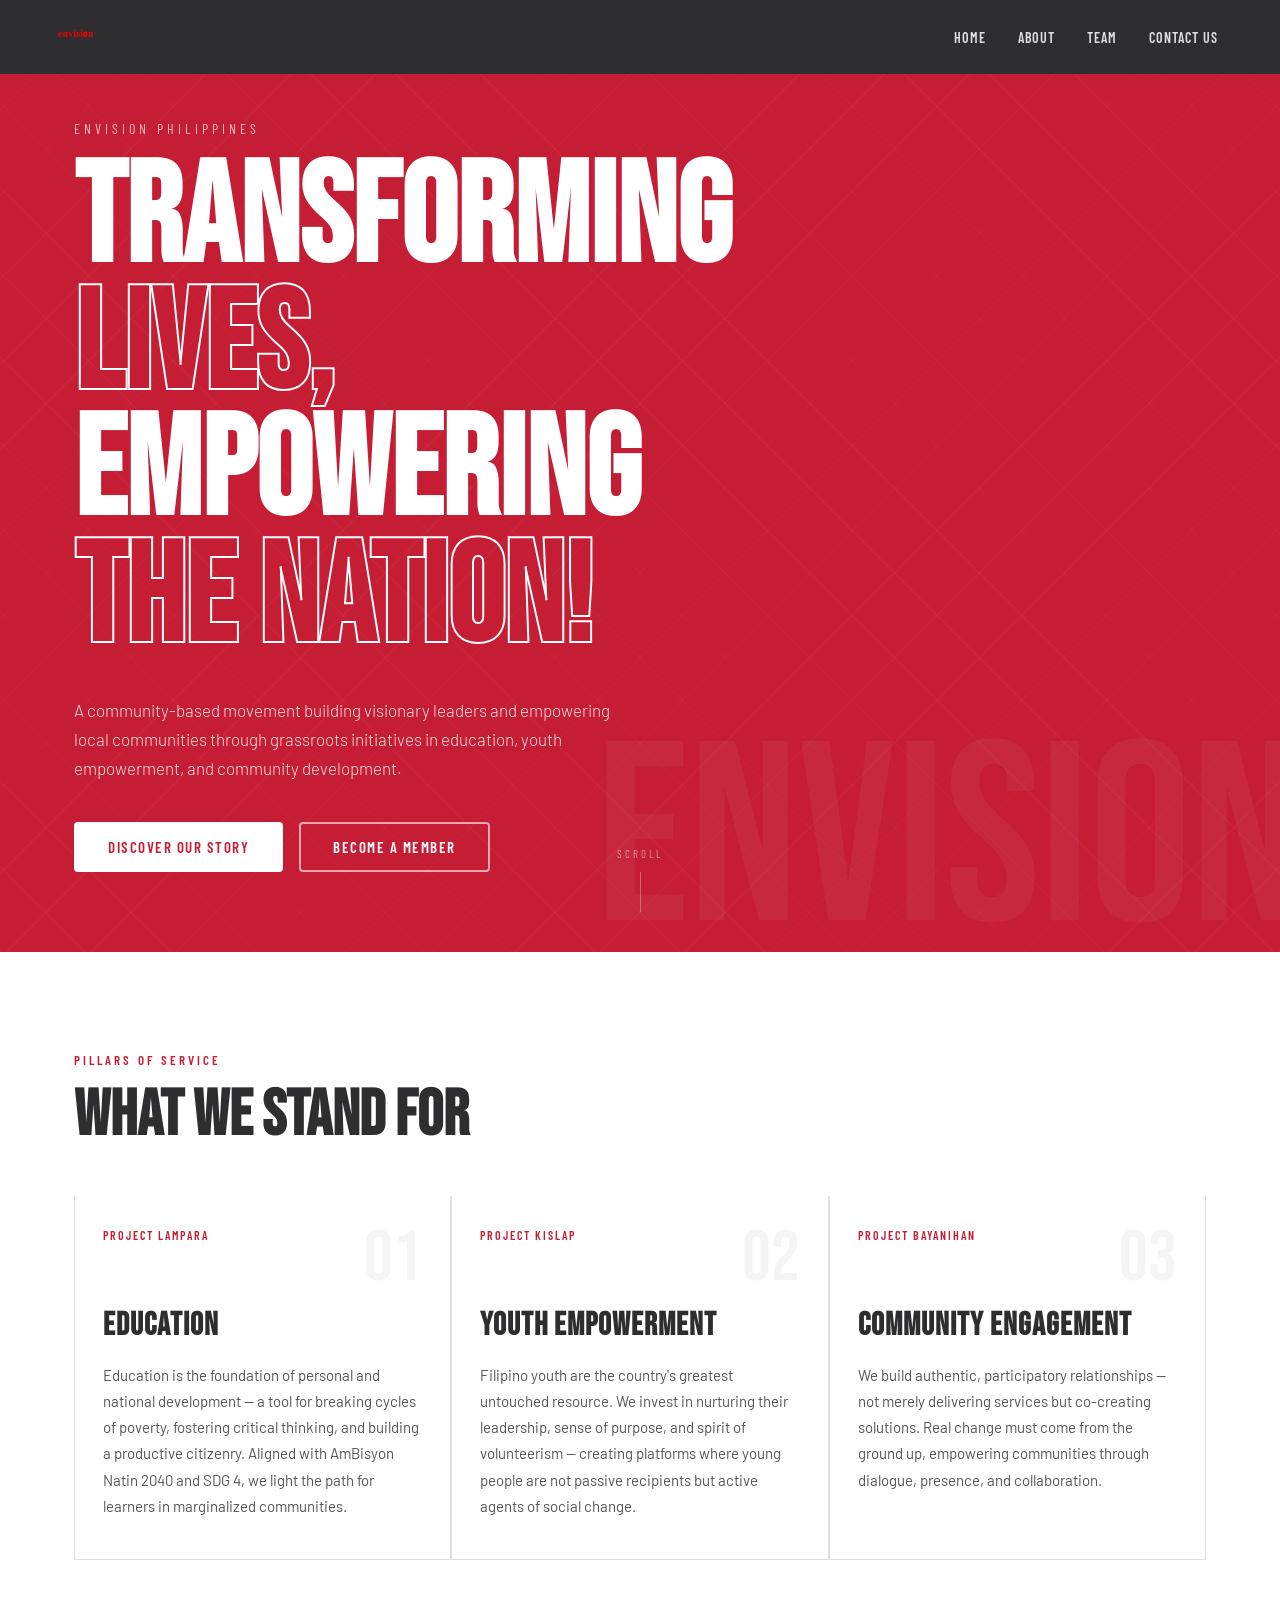
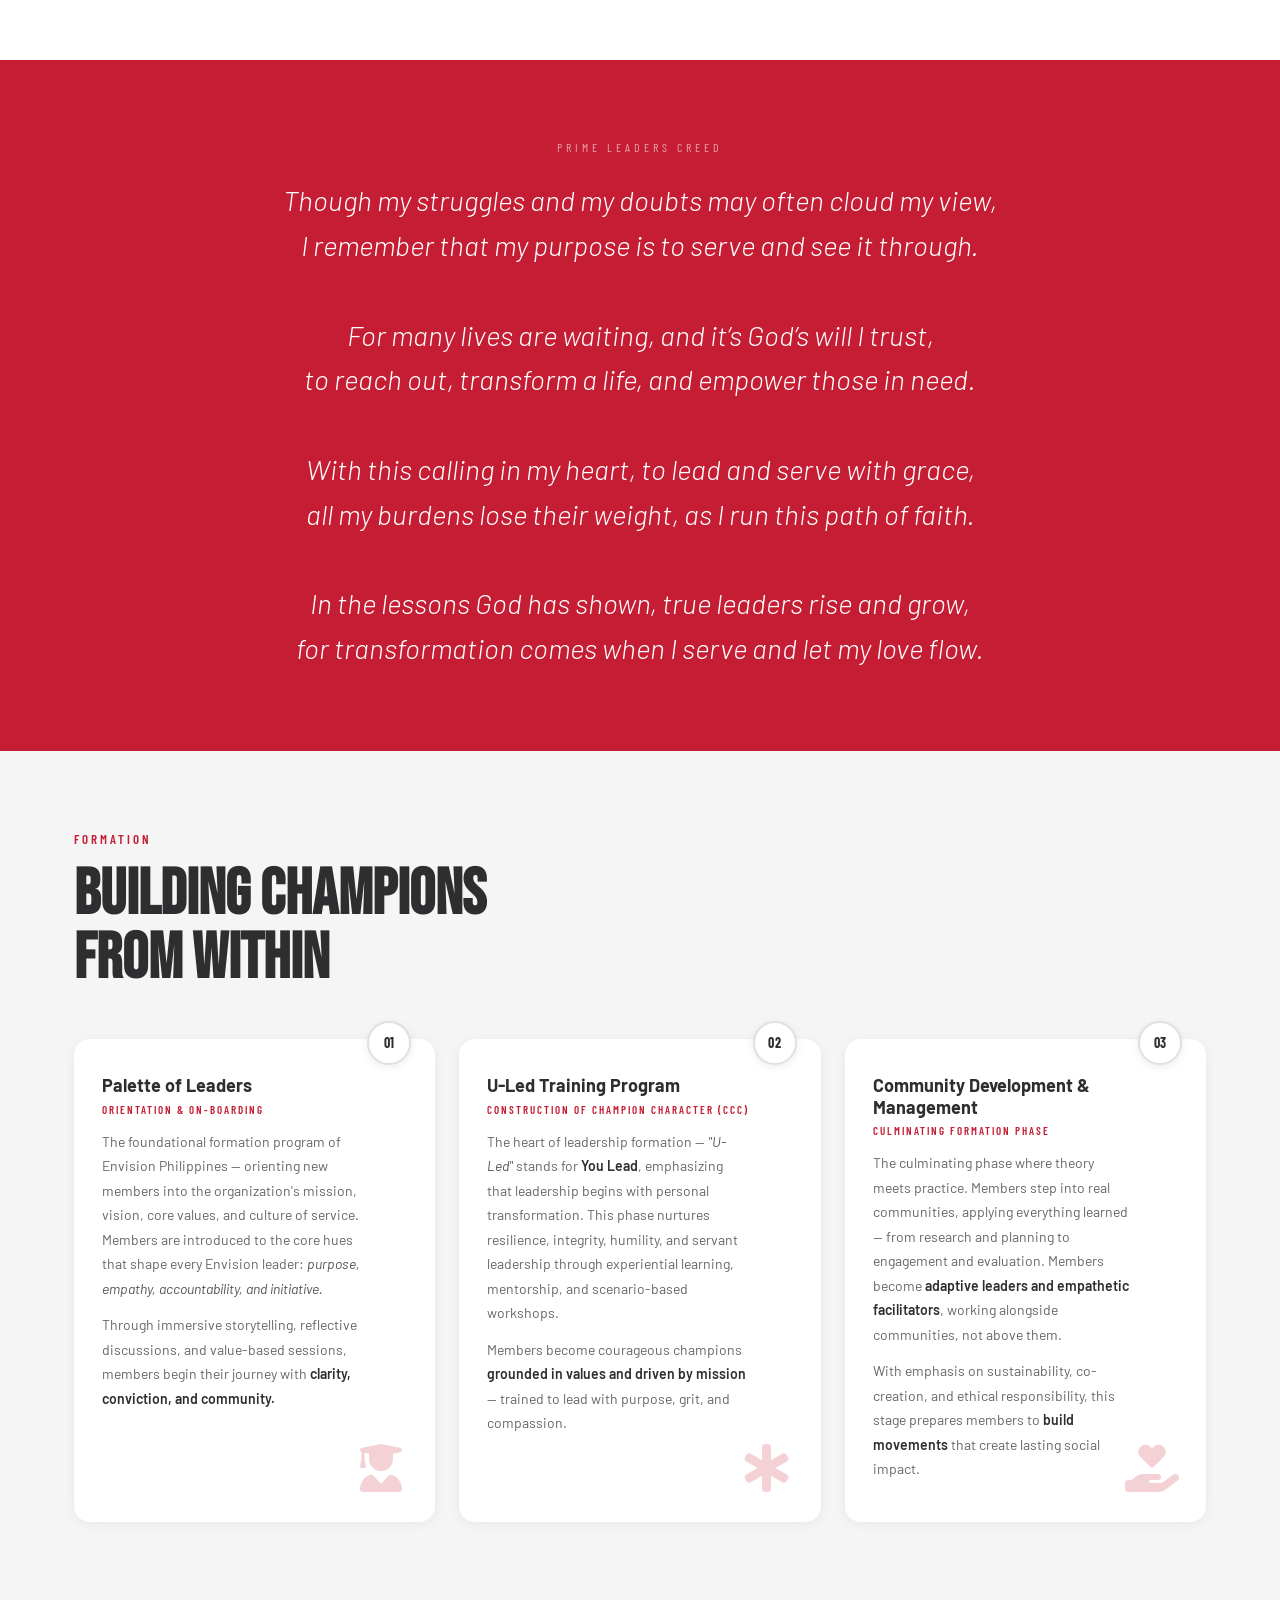
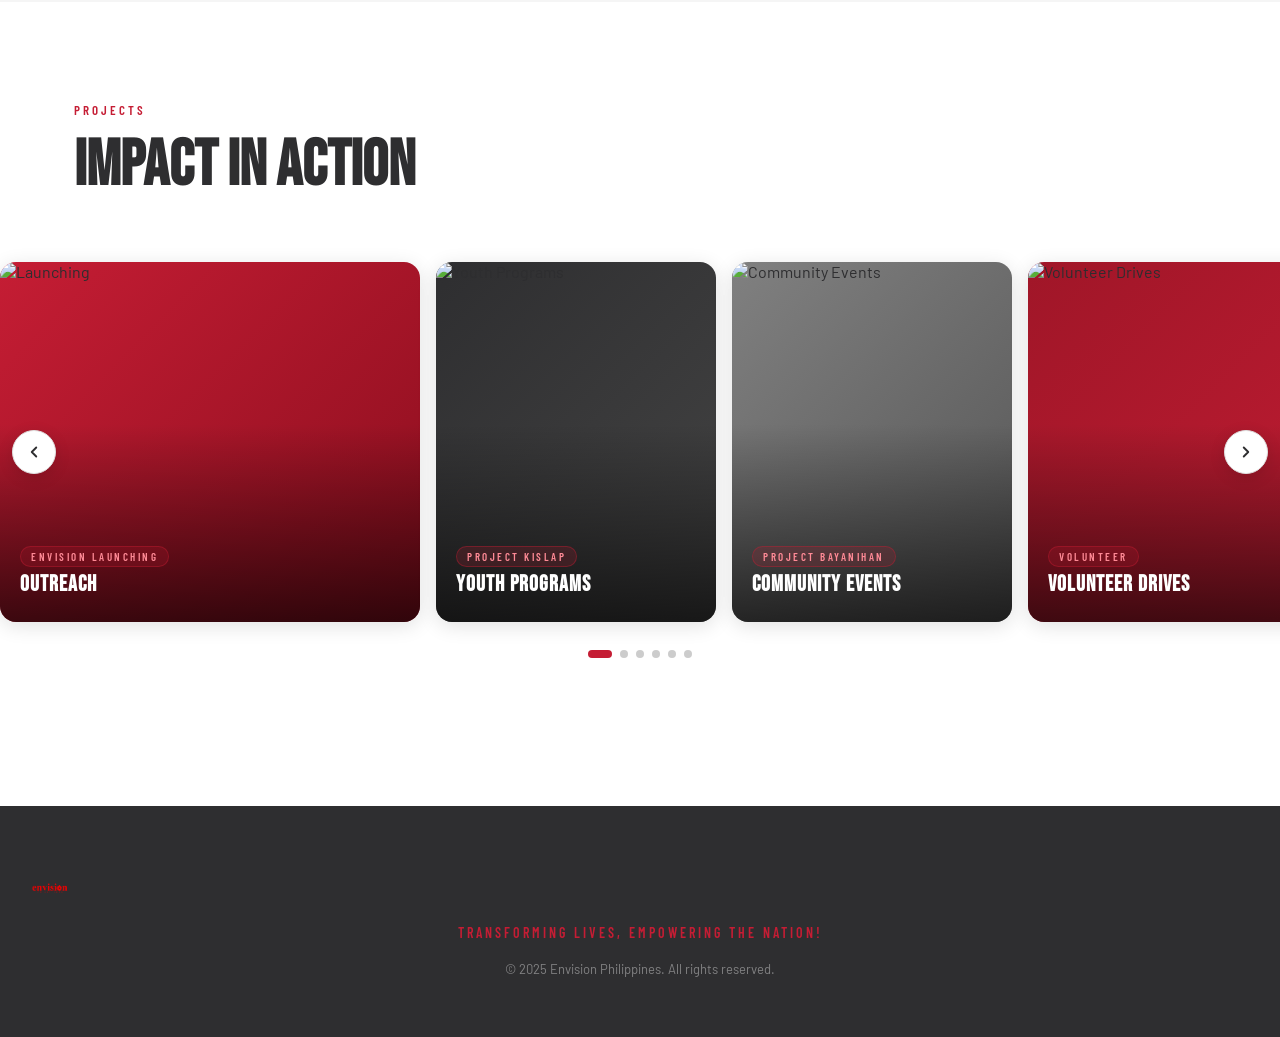
==== index.html @ de27e286 "added new updates" ====
<!DOCTYPE html>
<html lang="en">
<head>
  <meta charset="UTF-8" />
  <meta name="viewport" content="width=device-width, initial-scale=1.0" />
  <title>Envision Philippines — Home</title>
  <link rel="stylesheet" href="css/style.css" />
  <link rel="icon" type="image/x-icon" href="favicon_io/favicon.ico" />
  <link href="https://fonts.googleapis.com/css2?family=Bebas+Neue&family=Barlow:ital,wght@0,300;0,400;0,600;0,700;1,300&family=Barlow+Condensed:wght@400;600;700&display=swap" rel="stylesheet" />
  <link rel="stylesheet" href="https://cdnjs.cloudflare.com/ajax/libs/font-awesome/6.4.0/css/all.min.css">
</head>
<body>

  <nav id="navbar">
    <div class="nav-inner">
      <a href="index.html" class="nav-logo"><img src="img/Logo.png" alt="Envision Philippines" class="nav-logo-img" /></a>
      <button class="hamburger" id="hamburger" aria-label="Menu">
        <span></span><span></span><span></span>
      </button>
      <ul class="nav-links" id="nav-links">
        <li><a href="index.html#home">Home</a></li>
        <li><a href="about.html">About</a></li>
        <li><a href="team.html">Team</a></li>
        <li><a href="contact.html">Contact Us</a></li>
      </ul>
    </div>
  </nav>

  <!-- HERO -->
  <section id="home" class="hero">
    <div class="hero-bg-pattern"></div>
    <div class="hero-content">
      <p class="hero-eyebrow">Envision Philippines</p>
      <h1 class="hero-headline">
        <span class="line">TRANSFORMING</span>
        <span class="line accent">LIVES,</span>
        <span class="line">EMPOWERING</span>
        <span class="line accent">THE NATION!</span>
      </h1>
      <p class="hero-sub">A community-based movement building visionary leaders and empowering local communities through grassroots initiatives in education, youth empowerment, and community development.</p>
      <div class="hero-actions">
        <a href="about.html" class="btn btn-white">Discover Our Story</a>
        <a href="join.html" class="btn btn-outline-white">Become a Member</a>
      </div>
    </div>
    <div class="hero-scroll-indicator">
      <span>Scroll</span>
      <div class="scroll-line"></div>
    </div>
  </section>

<section id="pillars" class="pillars section">
  <div class="container">
    <div class="section-label">Pillars of Service</div>
    <h2 class="section-title">What We Stand For</h2>
    <div class="pillars-grid">

      <div class="pillar">
        <div class="pillar-header">
          <span class="pillar-tag">Project Lampara</span>
          <span class="pillar-num">01</span>
        </div>
        <h3>Education</h3>
        <p>Education is the foundation of personal and national development — a tool for breaking cycles of poverty, fostering critical thinking, and building a productive citizenry. Aligned with AmBisyon Natin 2040 and SDG 4, we light the path for learners in marginalized communities.</p>
      </div>

      <div class="pillar">
        <div class="pillar-header">
          <span class="pillar-tag">Project Kislap</span>
          <span class="pillar-num">02</span>
        </div>
        <h3>Youth Empowerment</h3>
        <p>Filipino youth are the country's greatest untouched resource. We invest in nurturing their leadership, sense of purpose, and spirit of volunteerism — creating platforms where young people are not passive recipients but active agents of social change.</p>
      </div>

      <div class="pillar">
        <div class="pillar-header">
          <span class="pillar-tag">Project Bayanihan</span>
          <span class="pillar-num">03</span>
        </div>
        <h3>Community Engagement</h3>
        <p>We build authentic, participatory relationships — not merely delivering services but co-creating solutions. Real change must come from the ground up, empowering communities through dialogue, presence, and collaboration.</p>
      </div>
    </div>
  </div>
</section>

  <section class="creed-section">
    <div class="creed-inner">
      <div class="creed-label">Prime Leaders Creed</div>
      <blockquote>
        Though my struggles and my doubts may often cloud my view,<br>
        I remember that my purpose is to serve and see it through.<br><br>

        For many lives are waiting, and it’s God’s will I trust,<br>
        to reach out, transform a life, and empower those in need.<br><br>

        With this calling in my heart, to lead and serve with grace,<br>
        all my burdens lose their weight, as I run this path of faith.<br><br>

        In the lessons God has shown, true leaders rise and grow,<br>
        for transformation comes when I serve and let my love flow.
      </blockquote>
    </div>
  </section>

<section id="formation" class="formation section">
  <div class="container">
    <div class="section-label">Formation</div>
    <h2 class="section-title">Building Champions<br>From Within</h2>

    <div class="formation-grid">

      <!-- Phase A -->
      <div class="formation-card fade-in">
        <!-- Number badge -->
        <div class="formation-phase">01</div>

        <div class="formation-card-header">
          <span class="formation-tag">Palette of Leaders</span>
          <span class="formation-subtag">Orientation & On-Boarding</span>
        </div>

        <div class="formation-body">
          <p>
            The foundational formation program of Envision Philippines — orienting new members into the organization's mission, vision, core values, and culture of service. Members are introduced to the core hues that shape every Envision leader: <em>purpose, empathy, accountability, and initiative.</em>
          </p>
          <p>
            Through immersive storytelling, reflective discussions, and value-based sessions, members begin their journey with <strong>clarity, conviction, and community.</strong>
          </p>
        </div>

        <div class="formation-icon">
          <i class="fas fa-user-graduate"></i>
        </div>
      </div>

      <!-- Phase B -->
      <div class="formation-card fade-in">
        <div class="formation-phase">02</div>

        <div class="formation-card-header">
          <span class="formation-tag">U-Led Training Program</span>
          <span class="formation-subtag">Construction of Champion Character (CCC)</span>
        </div>

        <div class="formation-body">
          <p>
            The heart of leadership formation — <em>"U-Led"</em> stands for <strong>You Lead</strong>, emphasizing that leadership begins with personal transformation. This phase nurtures resilience, integrity, humility, and servant leadership through experiential learning, mentorship, and scenario-based workshops.
          </p>
          <p>
            Members become courageous champions <strong>grounded in values and driven by mission</strong> — trained to lead with purpose, grit, and compassion.
          </p>
        </div>

        <div class="formation-icon">
          <i class="fas fa-star-of-life"></i>
        </div>
      </div>

      <!-- Phase C -->
      <div class="formation-card fade-in">
        <div class="formation-phase">03</div>

        <div class="formation-card-header">
          <span class="formation-tag">Community Development &amp; Management</span>
          <span class="formation-subtag">Culminating Formation Phase</span>
        </div>

        <div class="formation-body">
          <p>
            The culminating phase where theory meets practice. Members step into real communities, applying everything learned — from research and planning to engagement and evaluation. Members become <strong>adaptive leaders and empathetic facilitators</strong>, working alongside communities, not above them.
          </p>
          <p>
            With emphasis on sustainability, co-creation, and ethical responsibility, this stage prepares members to <strong>build movements</strong> that create lasting social impact.
          </p>
        </div>

        <div class="formation-icon">
          <i class="fas fa-hand-holding-heart"></i>
        </div>
      </div>

    </div><!-- /.formation-grid -->
  </div>
</section>


<section id="projects" class="projects section">
  <div class="container">
    <div class="section-label">Projects</div>
    <h2 class="section-title">Impact in Action</h2>
  </div>

  <!-- Carousel wrapper (full-width, outside container) -->
  <div class="projects-carousel-wrap">

    <!-- Prev / Next arrows -->
    <button class="carousel-btn carousel-btn-prev" id="carouselPrev" aria-label="Previous">
      <svg viewBox="0 0 24 24" fill="none" stroke="currentColor" stroke-width="2.5" stroke-linecap="round" stroke-linejoin="round">
        <polyline points="15 18 9 12 15 6"/>
      </svg>
    </button>
    <button class="carousel-btn carousel-btn-next" id="carouselNext" aria-label="Next">
      <svg viewBox="0 0 24 24" fill="none" stroke="currentColor" stroke-width="2.5" stroke-linecap="round" stroke-linejoin="round">
        <polyline points="9 18 15 12 9 6"/>
      </svg>
    </button>

    <!-- The scrollable track -->
    <div class="projects-track" id="projectsTrack">

      <div class="project-slide project-slide--wide">
        <img src="img/projects/project1.jpg" alt="Launching" loading="lazy" />
        <div class="slide-overlay">
          <span class="slide-tag">Envision Launching</span>
          <h4>Outreach</h4>
        </div>
      </div>

      <div class="project-slide">
        <img src="img/projects/project2.jpg" alt="Youth Programs" loading="lazy" />
        <div class="slide-overlay">
          <span class="slide-tag">Project Kislap</span>
          <h4>Youth Programs</h4>
        </div>
      </div>

      <div class="project-slide">
        <img src="img/projects/project3.jpg" alt="Community Events" loading="lazy" />
        <div class="slide-overlay">
          <span class="slide-tag">Project Bayanihan</span>
          <h4>Community Events</h4>
        </div>
      </div>

      <div class="project-slide project-slide--wide">
        <img src="img/projects/project4.jpg" alt="Volunteer Drives" loading="lazy" />
        <div class="slide-overlay">
          <span class="slide-tag">Volunteer</span>
          <h4>Volunteer Drives</h4>
        </div>
      </div>

      <div class="project-slide">
        <img src="img/projects/project5.jpg" alt="Livelihood Support" loading="lazy" />
        <div class="slide-overlay">
          <span class="slide-tag">Livelihood</span>
          <h4>Livelihood Support</h4>
        </div>
      </div>

      <div class="project-slide">
        <img src="img/projects/project6.CR3" alt="Leadership Training" loading="lazy" />
        <div class="slide-overlay">
          <span class="slide-tag">Training</span>
          <h4>Leadership Training</h4>
        </div>
      </div>

    </div><!-- /.projects-track -->

    <!-- Dot indicators -->
    <div class="carousel-dots" id="carouselDots"></div>

  </div><!-- /.projects-carousel-wrap -->
</section>


<!-- FOOTER -->
<footer class="footer">
  <div class="footer-inner">
    <div class="footer-logo nav-logo">
      <img src="img/Logo.png" alt="Envision Philippines" class="nav-logo-img" />
    </div>
    <p class="footer-tagline">Transforming Lives, Empowering the Nation!</p>
    <p class="footer-copy">&copy; 2025 Envision Philippines. All rights reserved.</p>
  </div>
</footer>

  <script src="js/script.js"></script>
</body>
</html>
---- css/style.css ----
/* ===========================
   ENVISION PHILIPPINES — CSS
   =========================== */

:root {
  --red: #C51D34;
  --red-dark: #a01628;
  --red-light: #e02040;
  --dark: #2E2E30;
  --gray: #808080;
  --off-white: #F5F5F5;
  --white: #ffffff;

  --font-display: 'Bebas Neue', sans-serif;
  --font-body: 'Barlow', sans-serif;
  --font-cond: 'Barlow Condensed', sans-serif;

  --section-pad: 100px 0;
  --container-width: 1180px;
  --radius: 4px;
  --transition: 0.3s ease;
}

*, *::before, *::after { box-sizing: border-box; margin: 0; padding: 0; }

html { scroll-behavior: smooth; }

body {
  font-family: var(--font-body);
  color: var(--dark);
  background: var(--white);
  overflow-x: hidden;
}

/* ---- UTILITIES ---- */
.container {
  max-width: var(--container-width);
  margin: 0 auto;
  padding: 0 24px;
}

.section { padding: var(--section-pad); }

.section-label {
  font-family: var(--font-cond);
  font-size: 13px;
  font-weight: 600;
  letter-spacing: 3px;
  text-transform: uppercase;
  color: var(--red);
  margin-bottom: 16px;
}
.section-label.light { color: rgba(255,255,255,0.6); }

.section-title {
  font-family: var(--font-display);
  font-size: clamp(36px, 5vw, 64px);
  line-height: 1;
  color: var(--dark);
  margin-bottom: 48px;
}
.section-title.light { color: var(--white); }

.dark-section {
  background: var(--dark);
}

/* ---- BUTTONS ---- */
.btn {
  display: inline-block;
  font-family: var(--font-cond);
  font-weight: 600;
  font-size: 15px;
  letter-spacing: 1.5px;
  text-transform: uppercase;
  text-decoration: none;
  padding: 14px 32px;
  border-radius: var(--radius);
  transition: all var(--transition);
  cursor: pointer;
  border: 2px solid transparent;
}
.btn-white {
  background: var(--white);
  color: var(--red);
  border-color: var(--white);
}
.btn-white:hover {
  background: transparent;
  color: var(--white);
}
.btn-outline-white {
  background: transparent;
  color: var(--white);
  border-color: rgba(255,255,255,0.6);
}
.btn-outline-white:hover {
  background: var(--white);
  color: var(--red);
  border-color: var(--white);
}
.btn-red {
  background: var(--red);
  color: var(--white);
  border-color: var(--red);
  font-size: 15px;
  padding: 14px 32px;
  cursor: pointer;
  font-family: var(--font-cond);
  font-weight: 600;
  letter-spacing: 1.5px;
  text-transform: uppercase;
  border-radius: var(--radius);
  transition: all var(--transition);
  width: auto;
}
.btn-red:hover {
  background: var(--red-dark);
  border-color: var(--red-dark);
}
.btn-red.full-width { width: 100%; }

/* ===========================
   NAVBAR
   =========================== */

#navbar {
  position: fixed;
  top: 0;
  left: 0;
  right: 0;
  z-index: 100;
  background: var(--dark);
  transition: background var(--transition), box-shadow var(--transition);
  padding: 0.75rem 2rem;
}

#navbar.scrolled {
  background: var(--dark);
  box-shadow: 0 2px 20px rgba(0, 0, 0, 0.3);
}

.nav-inner {
  max-width: var(--container-width);
  margin: 0 auto;
  display: flex;
  align-items: center;
  justify-content: space-between;
  gap: 2rem;
}

.nav-logo {
  display: flex;
  align-items: center;
  text-decoration: none;
  flex-shrink: 0;
}

.nav-logo-img {
  height: 50px;
  width: auto;
  display: block;
  transition: opacity 0.3s ease;
}

.nav-logo:hover .nav-logo-img {
  opacity: 0.85;
}

.nav-links {
  display: flex;
  list-style: none;
  gap: 8px;
  align-items: center;
  margin: 0;
  padding: 0;
}

.nav-links li {
  list-style: none;
}

.nav-links a {
  font-family: var(--font-cond);
  font-weight: 600;
  font-size: 14px;
  letter-spacing: 1px;
  text-transform: uppercase;
  color: rgba(255, 255, 255, 0.85);
  text-decoration: none;
  padding: 8px 12px;
  border-radius: var(--radius);
  transition: all var(--transition);
  display: inline-block;
}

.nav-links a:hover {
  color: var(--white);
  background: rgba(255, 255, 255, 0.1);
}

/* Hamburger Button */
.hamburger {
  display: none;
  flex-direction: column;
  gap: 5px;
  background: none;
  border: none;
  cursor: pointer;
  padding: 8px;
  z-index: 101;
}

.hamburger span {
  display: block;
  width: 26px;
  height: 2px;
  background: var(--white);
  border-radius: 2px;
  transition: all 0.3s ease;
}

/* Mobile Styles */
@media (max-width: 768px) {
  #navbar {
    padding: 0.7rem 1.5rem;
  }

  .hamburger {
    display: flex;
  }

  .nav-links {
    position: fixed;
    top: 70px;
    left: 0;
    right: 0;
    background: var(--dark);
    flex-direction: column;
    align-items: stretch;
    padding: 1.5rem;
    gap: 0.5rem;
    transform: translateX(100%);
    transition: transform 0.3s ease-in-out;
    z-index: 99;
    box-shadow: -4px 0 20px rgba(0, 0, 0, 0.3);
    border-top: 1px solid rgba(255, 255, 255, 0.1);
  }

  .nav-links.open {
    transform: translateX(0);
  }

  .nav-links li {
    width: 100%;
  }

  .nav-links a {
    font-size: 16px;
    padding: 12px 16px;
    width: 100%;
    display: block;
    text-align: center;
  }

  .hamburger.active span:nth-child(1) {
    transform: rotate(45deg) translate(5px, 5px);
  }

  .hamburger.active span:nth-child(2) {
    opacity: 0;
  }

  .hamburger.active span:nth-child(3) {
    transform: rotate(-45deg) translate(7px, -6px);
  }
}

/* ===========================
   HERO
   =========================== */
.hero {
  position: relative;
  min-height: 100vh;
  background: var(--red);
  display: flex;
  align-items: center;
  overflow: hidden;
}

.hero-bg-pattern {
  position: absolute;
  inset: 0;
  background-image:
    repeating-linear-gradient(
      45deg,
      rgba(255,255,255,0.03) 0px,
      rgba(255,255,255,0.03) 1px,
      transparent 1px,
      transparent 60px
    ),
    repeating-linear-gradient(
      -45deg,
      rgba(255,255,255,0.03) 0px,
      rgba(255,255,255,0.03) 1px,
      transparent 1px,
      transparent 60px
    );
  pointer-events: none;
}

/* Large decorative text behind */
.hero::before {
  content: 'ENVISION';
  position: absolute;
  bottom: -20px;
  right: -20px;
  font-family: var(--font-display);
  font-size: clamp(120px, 20vw, 280px);
  color: rgba(255,255,255,0.05);
  line-height: 1;
  pointer-events: none;
  user-select: none;
}

.hero-content {
  position: relative;
  z-index: 2;
  padding: 120px 24px 80px;
  max-width: var(--container-width);
  margin: 0 auto;
  width: 100%;
}

.hero-eyebrow {
  font-family: var(--font-cond);
  font-size: 14px;
  letter-spacing: 4px;
  text-transform: uppercase;
  color: rgba(255,255,255,0.7);
  margin-bottom: 20px;
}

.hero-headline {
  font-family: var(--font-display);
  font-size: clamp(60px, 11vw, 150px);
  line-height: 0.9;
  color: var(--white);
  margin-bottom: 32px;
  display: flex;
  flex-direction: column;
}

.hero-headline .line { display: block; }
.hero-headline .accent {
  -webkit-text-stroke: 2px var(--white);
  color: transparent;
}

.hero-sub {
  font-size: 17px;
  font-weight: 300;
  line-height: 1.7;
  color: rgba(255,255,255,0.85);
  max-width: 560px;
  margin-bottom: 40px;
}

.hero-actions {
  display: flex;
  gap: 16px;
  flex-wrap: wrap;
}

.hero-scroll-indicator {
  position: absolute;
  bottom: 40px;
  left: 50%;
  transform: translateX(-50%);
  display: flex;
  flex-direction: column;
  align-items: center;
  gap: 12px;
  color: rgba(255,255,255,0.5);
  font-family: var(--font-cond);
  font-size: 11px;
  letter-spacing: 3px;
  text-transform: uppercase;
}
.scroll-line {
  width: 1px;
  height: 40px;
  background: rgba(255,255,255,0.3);
  animation: scrollPulse 1.8s ease-in-out infinite;
}
@keyframes scrollPulse {
  0%, 100% { opacity: 0.3; transform: scaleY(1); }
  50% { opacity: 1; transform: scaleY(1.3); }
}

/* ===========================
   ABOUT
   =========================== */
.about-grid {
  display: grid;
  grid-template-columns: 1fr 1fr;
  gap: 80px;
  align-items: start;
}

.about-text p {
  font-size: 16px;
  line-height: 1.8;
  color: #444;
  margin-bottom: 20px;
}
/* ===========================
   VISION / MISSION
   =========================== */

.vision-mission-split {
  display: flex;
  flex-direction: column;
  gap: 4px;
  margin-top: 48px;
}

.vm-split-panel {
  display: grid;
  grid-template-columns: 1fr 1fr;
  min-height: 280px;
  border-radius: var(--radius);
  overflow: hidden;
}

.vm-split-img {
  position: relative;
  overflow: hidden;
}

.vm-split-img img {
  width: 100%;
  height: 100%;
  object-fit: cover;
  display: block;
}

.vm-split-fade {
  position: absolute;
  inset: 0;
  background: linear-gradient(to right, transparent 50%, var(--white) 100%);
}

.vm-split-text {
  background: var(--white);
  display: flex;
  flex-direction: column;
  justify-content: center;
  padding: 40px 40px 40px 28px;
}

.vm-split-text h4 {
  font-family: var(--font-body);
  font-size: 28px;
  font-weight: 600;
  color: var(--red);
  margin-bottom: 14px;
}

.vm-split-text p {
  font-size: 15px;
  line-height: 1.8;
  color: #555;
  max-width: 420px;
  margin: 0;
}

.vm-split-panel.reverse .vm-split-img {
  order: 2;
}

.vm-split-panel.reverse .vm-split-fade {
  background: linear-gradient(to left, transparent 50%, var(--red-dark) 100%);
}

.vm-split-panel.reverse .vm-split-text {
  background: var(--red-dark);
  order: 1;
  padding: 40px 28px 40px 40px;
}

.vm-split-panel.reverse .vm-split-text h4 {
  color: var(--white);
}

.vm-split-panel.reverse .vm-split-text p {
  color: rgba(255, 255, 255, 0.75);
}

@media (max-width: 768px) {
  .vm-split-panel,
  .vm-split-panel.reverse {
    grid-template-columns: 1fr;
  }
  .vm-split-img { height: 220px; order: 0 !important; }
  .vm-split-fade {
    background: linear-gradient(to bottom, transparent 50%, var(--white) 100%) !important;
  }
  .vm-split-panel.reverse .vm-split-fade {
    background: linear-gradient(to bottom, transparent 50%, var(--dark) 100%) !important;
  }
  .vm-split-text,
  .vm-split-panel.reverse .vm-split-text {
    order: 1 !important;
    padding: 28px 24px;
  }
}
    /* ===========================
       STAT CARDS — updated style
       =========================== */
    .about-stats {
      display: grid;
      grid-template-columns: 1fr 1fr;
      gap: 2px;
    }

    .stat-card {
      background: var(--off-white);
      padding: 40px 28px;
      display: flex;
      flex-direction: column;
      align-items: flex-start;
      gap: 10px;
      border-left: none;
      border-radius: 0;
      transition: none;
      transform: none;
    }

    .stat-card:hover {
      border-color: transparent;
      transform: none;
    }

    .stat-num {
      font-family: var(--font-display);
      font-size: 72px;
      line-height: 1;
      color: var(--red);
    }

    .stat-label {
      font-family: var(--font-cond);
      font-size: 12px;
      font-weight: 600;
      letter-spacing: 2px;
      text-transform: uppercase;
      color: var(--gray);
    }

    .accent-card {
      background: var(--dark);
    }

    .accent-card .stat-num {
      color: var(--red);
    }

    .accent-card .stat-label {
      color: rgba(255, 255, 255, 0.6);
    }


/* ===========================
   4E PRINCIPLES
   =========================== */
.principles {
  padding: var(--section-pad);
}
.principles-grid {
  display: grid;
  grid-template-columns: repeat(4, 1fr);
  gap: 2px;
}
.principle-card {
  background: var(--dark);
  padding: 40px 28px;
  border-top: 3px solid var(--red);
  transition: background var(--transition);
  opacity: 0;
  transform: translateY(30px);
  transition: opacity 0.5s ease, transform 0.5s ease, background 0.3s ease;
}

.principle-card.visible {
  opacity: 1;
  transform: translateY(0);
}
.principle-card:hover {
  background: rgba(197,29,52,0.15);
}
.principle-icon {
  font-family: var(--font-display);
  font-size: 80px;
  color: var(--red);
  line-height: 1;
  margin-bottom: 16px;
  opacity: 0.7;
}
.principle-card h3 {
  font-family: var(--font-display);
  font-size: 28px;
  color: var(--white);
  margin-bottom: 12px;
  letter-spacing: 1px;
}
.principle-card p {
  font-size: 14px;
  line-height: 1.7;
  color: rgba(255,255,255,0.6);
}

/* ===========================
   PILLARS
   =========================== */
.pillars-grid {
  display: grid;
  grid-template-columns: repeat(3, 1fr);
  gap: 0;
}

.pillar {
  border: 1px solid #e0e0e0;
  border-top: none;
  padding: 32px 28px 40px;
  position: relative;
}

.pillar-header {
  display: flex;
  align-items: flex-start;
  justify-content: space-between;
  margin-bottom: 20px;
}

.pillar-tag {
  font-family: var(--font-cond);
  font-size: 12px;
  font-weight: 600;
  letter-spacing: 2px;
  text-transform: uppercase;
  color: var(--red);
}

.pillar-num {
  font-family: var(--font-display);
  font-size: 72px;
  color: var(--off-white);
  line-height: 0.85;
  user-select: none;
}

.pillar h3 {
  font-family: var(--font-display);
  font-size: 32px;
  color: var(--dark);
  margin-bottom: 20px;
  letter-spacing: 1px;
  line-height: 1;
}

.pillar p {
  font-size: 15px;
  line-height: 1.75;
  color: #555;
}

@media (max-width: 768px) {
  .pillars-grid { grid-template-columns: 1fr; }
  .pillar { border-top: 1px solid #e0e0e0; }
  .pillar:first-child { border-top: none; }
}
/* ===========================
   CREED BANNER
   =========================== */
.creed-section {
  background: var(--red);
  padding: 80px 24px;
}
.creed-inner {
  max-width: 800px;
  margin: 0 auto;
  text-align: center;
}
.creed-label {
  font-family: var(--font-cond);
  font-size: 12px;
  letter-spacing: 4px;
  text-transform: uppercase;
  color: rgba(255,255,255,0.6);
  margin-bottom: 24px;
}
.creed-section blockquote {
  font-family: var(--font-body);
  font-style: italic;
  font-size: clamp(20px, 3vw, 28px);
  line-height: 1.6;
  color: var(--white);
  font-weight: 300;
}

/* ===========================
   TEAM
   =========================== */
.team-grid {
  display: grid;
  grid-template-columns: repeat(6, 1fr);
  gap: 16px;
}
.team-card {
  text-align: center;
}
.team-card.featured {
  grid-column: span 2;
  background: var(--red);
  border-radius: 8px;
  padding: 40px 20px;
}
.team-card.featured .team-photo-placeholder {
  width: 100px;
  height: 100px;
  font-size: 28px;
  background: rgba(255,255,255,0.2);
  color: var(--white);
  margin: 0 auto 16px;
}
.team-card.featured .team-info h4 { color: var(--white); font-size: 20px; }
.team-card.featured .team-info span { color: rgba(255,255,255,0.7); }

.team-photo-placeholder {
  width: 80px;
  height: 80px;
  border-radius: 50%;
  background: var(--off-white);
  display: flex;
  align-items: center;
  justify-content: center;
  font-family: var(--font-cond);
  font-weight: 600;
  font-size: 18px;
  color: var(--gray);
  margin: 0 auto 12px;
  border: 3px solid var(--off-white);
  transition: border-color var(--transition);
}
.team-card:hover .team-photo-placeholder { border-color: var(--red); }

.team-info h4 {
  font-family: var(--font-cond);
  font-weight: 700;
  font-size: 15px;
  color: var(--dark);
  margin-bottom: 4px;
}
.team-info span {
  font-size: 12px;
  color: var(--gray);
  font-family: var(--font-cond);
  letter-spacing: 0.5px;
}

/* ===========================
   CHAPTERS
   =========================== */
.chapters-list {
  display: grid;
  grid-template-columns: repeat(3, 1fr);
  gap: 2px;
}
.chapter-item {
  background: rgba(255,255,255,0.04);
  padding: 40px 32px;
  border-top: 3px solid var(--red);
}
.chapter-province {
  font-family: var(--font-display);
  font-size: 26px;
  color: var(--red);
  margin-bottom: 16px;
  letter-spacing: 1px;
}
.chapter-names {
  display: flex;
  flex-direction: column;
  gap: 10px;
}
.chapter-names span {
  font-family: var(--font-cond);
  font-size: 14px;
  color: rgba(255,255,255,0.7);
  font-weight: 600;
  letter-spacing: 0.5px;
  padding-left: 12px;
  border-left: 2px solid var(--red);
}

/* ===========================
   FORMATION
   =========================== */

.formation {
  background: var(--off-white);
  position: relative;
  overflow: hidden;
  padding: 80px 0;
}

.formation-grid {
  display: grid;
  grid-template-columns: repeat(3, 1fr);
  gap: 24px;
}

/* Card */
.formation-card {
  position: relative;
  background: var(--white);
  padding: 36px 28px 40px;
  border-radius: 16px;
  overflow: visible;
  transition: box-shadow var(--transition), transform var(--transition);
  box-shadow: 0 2px 12px rgba(0, 0, 0, 0.06);
}

.formation-card:hover {
  box-shadow: 0 8px 32px rgba(0, 0, 0, 0.12);
  transform: translateY(-4px);
}

/* Numbered badge — top-right corner, overlapping edge */
.formation-phase {
  position: absolute;
  top: -18px;
  right: 24px;
  width: 44px;
  height: 44px;
  background: var(--white);
  border: 2px solid #e0e0e0;
  border-radius: 50%;
  display: flex;
  align-items: center;
  justify-content: center;
  font-family: var(--font-cond);
  font-weight: 700;
  font-size: 14px;
  color: var(--dark);
  letter-spacing: 0.5px;
  box-shadow: 0 2px 8px rgba(0, 0, 0, 0.08);
  z-index: 2;
}

/* Icon bottom-right - Fixed for FontAwesome */
.formation-icon {
  position: absolute;
  bottom: 28px;
  right: 28px;
  width: 52px;
  height: 52px;
  display: flex;
  align-items: center;
  justify-content: center;
  opacity: 0.2;
  transition: opacity var(--transition);
}

.formation-card:hover .formation-icon {
  opacity: 0.35;
}

/* FontAwesome icon styling */
.formation-icon i {
  font-size: 48px;
  color: var(--red);
}

/* SVG support (backup) */
.formation-icon svg {
  width: 100%;
  height: 100%;
}

/* Card content */
.formation-card-header {
  margin-bottom: 14px;
}

.formation-tag {
  font-family: var(--font-body);
  font-size: 18px;
  font-weight: 700;
  color: var(--dark);
  line-height: 1.2;
  margin-bottom: 6px;
  display: block;
}

.formation-subtag {
  font-family: var(--font-cond);
  font-size: 11px;
  font-weight: 600;
  letter-spacing: 2px;
  text-transform: uppercase;
  color: var(--red);
  display: block;
}

.formation-body {
  padding-right: 44px; /* avoid overlapping the icon */
}

.formation-body p {
  font-size: 14px;
  line-height: 1.75;
  color: #666;
  margin-bottom: 12px;
}

.formation-body p:last-child {
  margin-bottom: 0;
}

.formation-body strong {
  color: var(--dark);
  font-weight: 600;
}

.formation-body em {
  color: #555;
  font-style: italic;
}

/* ---- RESPONSIVE ---- */
@media (max-width: 1024px) {
  .formation-grid {
    grid-template-columns: repeat(2, 1fr);
    gap: 20px;
  }
}

@media (max-width: 768px) {
  .formation {
    padding: 60px 0;
  }
  
  .formation-grid {
    grid-template-columns: 1fr;
    gap: 32px;
  }
  
  .formation-card {
    padding: 32px 24px 36px;
  }

  .formation-tag {
    font-size: 16px;
  }

  .formation-body {
    padding-right: 0;
    margin-bottom: 20px;
  }

  /* Show icons on mobile but smaller */
  .formation-icon {
    position: relative;
    bottom: auto;
    right: auto;
    margin-top: 16px;
    opacity: 0.3;
    width: 40px;
    height: 40px;
  }
  
  .formation-icon i {
    font-size: 36px;
  }
  
  .formation-card:hover .formation-icon {
    opacity: 0.3;
  }
}

@media (max-width: 480px) {
  .formation-card {
    padding: 28px 20px 32px;
  }
  
  .formation-tag {
    font-size: 15px;
  }
  
  .formation-subtag {
    font-size: 10px;
    letter-spacing: 1.5px;
  }
  
  .formation-body p {
    font-size: 13px;
    line-height: 1.6;
  }
  
  .formation-phase {
    width: 38px;
    height: 38px;
    font-size: 12px;
    top: -15px;
    right: 16px;
  }
  
  .formation-icon {
    width: 36px;
    height: 36px;
  }
  
  .formation-icon i {
    font-size: 32px;
  }
}

/* Optional: Add animation for cards */
@keyframes fadeInUp {
  from {
    opacity: 0;
    transform: translateY(30px);
  }
  to {
    opacity: 1;
    transform: translateY(0);
  }
}

.formation-card.fade-in {
  animation: fadeInUp 0.6s ease forwards;
}

/* Stagger animations */
.formation-card:nth-child(1) { animation-delay: 0.1s; }
.formation-card:nth-child(2) { animation-delay: 0.2s; }
.formation-card:nth-child(3) { animation-delay: 0.3s; }


/* Remove old mosaic styles */
.projects-mosaic { display: none; }

.projects-carousel-wrap {
  position: relative;
  margin-top: 0;
  padding: 0 0 48px;
  /* Overflow visible so arrows can poke outside */
}

/* ---- Scrollable Track ---- */
.projects-track {
  display: flex;
  gap: 16px;
  overflow-x: auto;
  scroll-snap-type: x mandatory;
  -webkit-overflow-scrolling: touch;
  scrollbar-width: none; /* Firefox */
  padding: 16px 24px 24px;
  cursor: grab;
}

.projects-track::-webkit-scrollbar { display: none; }
.projects-track.dragging { cursor: grabbing; scroll-snap-type: none; }

/* ---- Slides ---- */
.project-slide {
  position: relative;
  flex: 0 0 280px;
  height: 360px;
  border-radius: 16px;
  overflow: hidden;
  scroll-snap-align: start;
  cursor: pointer;
  transition: transform 0.35s ease, box-shadow 0.35s ease;
  box-shadow: 0 4px 20px rgba(0, 0, 0, 0.12);
}

.project-slide--wide {
  flex: 0 0 420px;
}

.project-slide:hover {
  transform: scale(1.02);
  box-shadow: 0 12px 40px rgba(0, 0, 0, 0.22);
}

/* Image fills the card */
.project-slide img {
  width: 100%;
  height: 100%;
  object-fit: cover;
  display: block;
  transition: transform 0.5s ease;
}

.project-slide:hover img {
  transform: scale(1.06);
}

/* Fallback gradient when no image */
.project-slide:nth-child(1) { background: linear-gradient(135deg, #c51d34 0%, #8b0e1e 100%); }
.project-slide:nth-child(2) { background: linear-gradient(135deg, #2E2E30 0%, #444 100%); }
.project-slide:nth-child(3) { background: linear-gradient(135deg, #808080 0%, #555 100%); }
.project-slide:nth-child(4) { background: linear-gradient(135deg, #a01628 0%, #c51d34 100%); }
.project-slide:nth-child(5) { background: linear-gradient(135deg, #3a3a3c 0%, #2E2E30 100%); }
.project-slide:nth-child(6) { background: linear-gradient(135deg, #c51d34 0%, #3a3a3c 100%); }

/* Text overlay — always visible at bottom */
.slide-overlay {
  position: absolute;
  inset: 0;
  display: flex;
  flex-direction: column;
  justify-content: flex-end;
  padding: 24px 20px;
  background: linear-gradient(to top, rgba(0,0,0,0.65) 0%, transparent 55%);
}

.slide-tag {
  font-family: var(--font-cond);
  font-size: 11px;
  font-weight: 600;
  letter-spacing: 2.5px;
  text-transform: uppercase;
  color: var(--red);
  margin-bottom: 6px;
  display: block;
  /* Red pill badge */
  background: rgba(197, 29, 52, 0.18);
  border: 1px solid rgba(197, 29, 52, 0.4);
  padding: 3px 10px;
  border-radius: 100px;
  width: fit-content;
  color: #ff8a96;
}

.slide-overlay h4 {
  font-family: var(--font-display);
  font-size: 22px;
  color: var(--white);
  letter-spacing: 1px;
  line-height: 1.1;
  margin: 0;
}

/* ---- Arrow Buttons ---- */
.carousel-btn {
  position: absolute;
  top: 50%;
  transform: translateY(-50%) translateY(-24px); /* offset for dots */
  z-index: 10;
  width: 44px;
  height: 44px;
  border-radius: 50%;
  background: var(--white);
  border: 1.5px solid #e0e0e0;
  color: var(--dark);
  display: flex;
  align-items: center;
  justify-content: center;
  cursor: pointer;
  box-shadow: 0 4px 16px rgba(0,0,0,0.12);
  transition: all 0.25s ease;
}

.carousel-btn svg {
  width: 18px;
  height: 18px;
}

.carousel-btn:hover {
  background: var(--red);
  border-color: var(--red);
  color: var(--white);
  box-shadow: 0 6px 20px rgba(197, 29, 52, 0.3);
}

.carousel-btn:disabled {
  opacity: 0.3;
  pointer-events: none;
}

.carousel-btn-prev { left: 12px; }
.carousel-btn-next { right: 12px; }

/* ---- Dot Indicators ---- */
.carousel-dots {
  display: flex;
  justify-content: center;
  gap: 8px;
  padding-top: 4px;
}

.carousel-dot {
  width: 8px;
  height: 8px;
  border-radius: 50%;
  background: #ccc;
  border: none;
  cursor: pointer;
  padding: 0;
  transition: all 0.25s ease;
}

.carousel-dot.active {
  background: var(--red);
  width: 24px;
  border-radius: 4px;
}

/* ---- Responsive ---- */
@media (max-width: 768px) {
  .project-slide {
    flex: 0 0 240px;
    height: 300px;
  }

  .project-slide--wide {
    flex: 0 0 300px;
  }

  .carousel-btn {
    width: 36px;
    height: 36px;
  }

  .carousel-btn-prev { left: 6px; }
  .carousel-btn-next { right: 6px; }
}

@media (max-width: 480px) {
  .project-slide {
    flex: 0 0 200px;
    height: 260px;
  }

  .project-slide--wide {
    flex: 0 0 260px;
  }
}


/* ===========================
   CONTACT
   =========================== */
    .contact {
      background: var(--off-white);
    }

    .contact-grid {
      display: grid;
      grid-template-columns: 1fr 1.2fr;
      gap: 60px;
      align-items: start;
    }

    /* Left: info block */
    .contact-info-wrap h3 {
      font-family: var(--font-display);
      font-size: 36px;
      color: var(--dark);
      letter-spacing: 1px;
      margin-bottom: 40px;
      line-height: 1;
    }

    .contact-details {
      display: flex;
      flex-direction: column;
      gap: 0;
    }

    .contact-item {
      display: grid;
      grid-template-columns: 40px 100px 1fr;
      align-items: start;
      padding: 20px 0;
      border-bottom: 1px solid #e0e0e0;
      gap: 0;
      margin: 0;
    }

    .contact-item:first-child {
      border-top: 1px solid #e0e0e0;
    }

    .contact-item i {
      font-size: 18px;
      color: var(--red);
      margin-top: 2px;
      width: 40px;
    }

    .contact-item strong {
      font-family: var(--font-cond);
      font-weight: 700;
      font-size: 14px;
      letter-spacing: 1px;
      text-transform: uppercase;
      color: var(--dark);
      padding-top: 2px;
    }

    .contact-item p {
      font-size: 15px;
      color: #555;
      line-height: 1.6;
      margin: 0;
    }

    /* Right: map block */
    .contact-map-wrap {
      position: sticky;
      top: 100px;
    }

    .contact-map-wrap iframe {
      width: 100%;
      height: 460px;
      border: 0;
      border-radius: var(--radius);
      display: block;
    }

    @media (max-width: 768px) {
      .contact-grid {
        grid-template-columns: 1fr;
        gap: 40px;
      }

      .contact-map-wrap {
        position: static;
      }

      .contact-map-wrap iframe {
        height: 300px;
      }

      .contact-item {
        grid-template-columns: 36px 90px 1fr;
      }
    }

    @media (max-width: 480px) {
      .contact-item {
        grid-template-columns: 36px 1fr;
        grid-template-rows: auto auto;
      }

      .contact-item strong {
        grid-column: 2;
      }

      .contact-item p {
        grid-column: 2;
      }
    }

/* ===========================
   FOOTER
   =========================== */
.footer {
  background: var(--dark);
  padding: 60px 24px;
  text-align: center;
}
.footer-logo {
  font-family: var(--font-display);
  font-size: 48px;
  color: var(--white);
  margin-bottom: 8px;
}
.footer-logo span { color: var(--red); }
.footer-tagline {
  font-family: var(--font-cond);
  font-weight: 600;
  font-size: 14px;
  letter-spacing: 3px;
  text-transform: uppercase;
  color: var(--red);
  margin-bottom: 20px;
}
.footer-copy {
  font-size: 13px;
  color: rgba(255,255,255,0.4);
}

/* ===========================
   SCROLL ANIMATIONS
   =========================== */
.fade-in {
  opacity: 0;
  transform: translateY(24px);
  transition: opacity 0.6s ease, transform 0.6s ease;
}
.fade-in.visible {
  opacity: 1;
  transform: translateY(0);
}

/* ===========================
   RESPONSIVE
   =========================== */
@media (max-width: 1024px) {
  .principles-grid { grid-template-columns: repeat(2, 1fr); }
  .team-grid { grid-template-columns: repeat(3, 1fr); }
  .team-card.featured { grid-column: span 3; }
}

@media (max-width: 768px) {
  :root { --section-pad: 64px 0; }

  .hamburger { display: flex; }

  .nav-links {
    position: fixed;
    top: 70px; left: 0; right: 0;
    background: var(--dark);
    flex-direction: column;
    padding: 24px;
    gap: 4px;
    transform: translateX(100%);
    transition: transform 0.3s ease;
    z-index: 99;
  }
  .nav-links.open { transform: translateX(0); }
  .nav-links a { font-size: 16px; padding: 12px 16px; width: 100%; display: block; }

  .hero-headline { font-size: clamp(50px, 15vw, 90px); }

  .about-grid { grid-template-columns: 1fr; gap: 40px; }
  .vision-mission { grid-template-columns: 1fr; }
  .about-stats { grid-template-columns: 1fr 1fr; }

  .pillars-grid { grid-template-columns: 1fr; gap: 32px; }

  .principles-grid { grid-template-columns: 1fr; }

  .team-grid { grid-template-columns: repeat(2, 1fr); }
  .team-card.featured { grid-column: span 2; }

  .chapters-list { grid-template-columns: 1fr; gap: 2px; }

  .projects-mosaic {
    grid-template-columns: 1fr 1fr;
    grid-template-rows: auto;
  }
  .tile-large { grid-column: span 2; height: 220px; }
  .tile-sm { height: 160px; }
  .tile-med { grid-column: span 2; height: 160px; }

  .contact-grid { grid-template-columns: 1fr; gap: 40px; }
  .form-row { grid-template-columns: 1fr; }

  .creed-section blockquote { font-size: 18px; }
}

@media (max-width: 480px) {
  .hero-actions { flex-direction: column; }
  .team-grid { grid-template-columns: 1fr 1fr; }
  .team-card.featured { grid-column: span 2; }
  .about-stats { grid-template-columns: 1fr; }
}
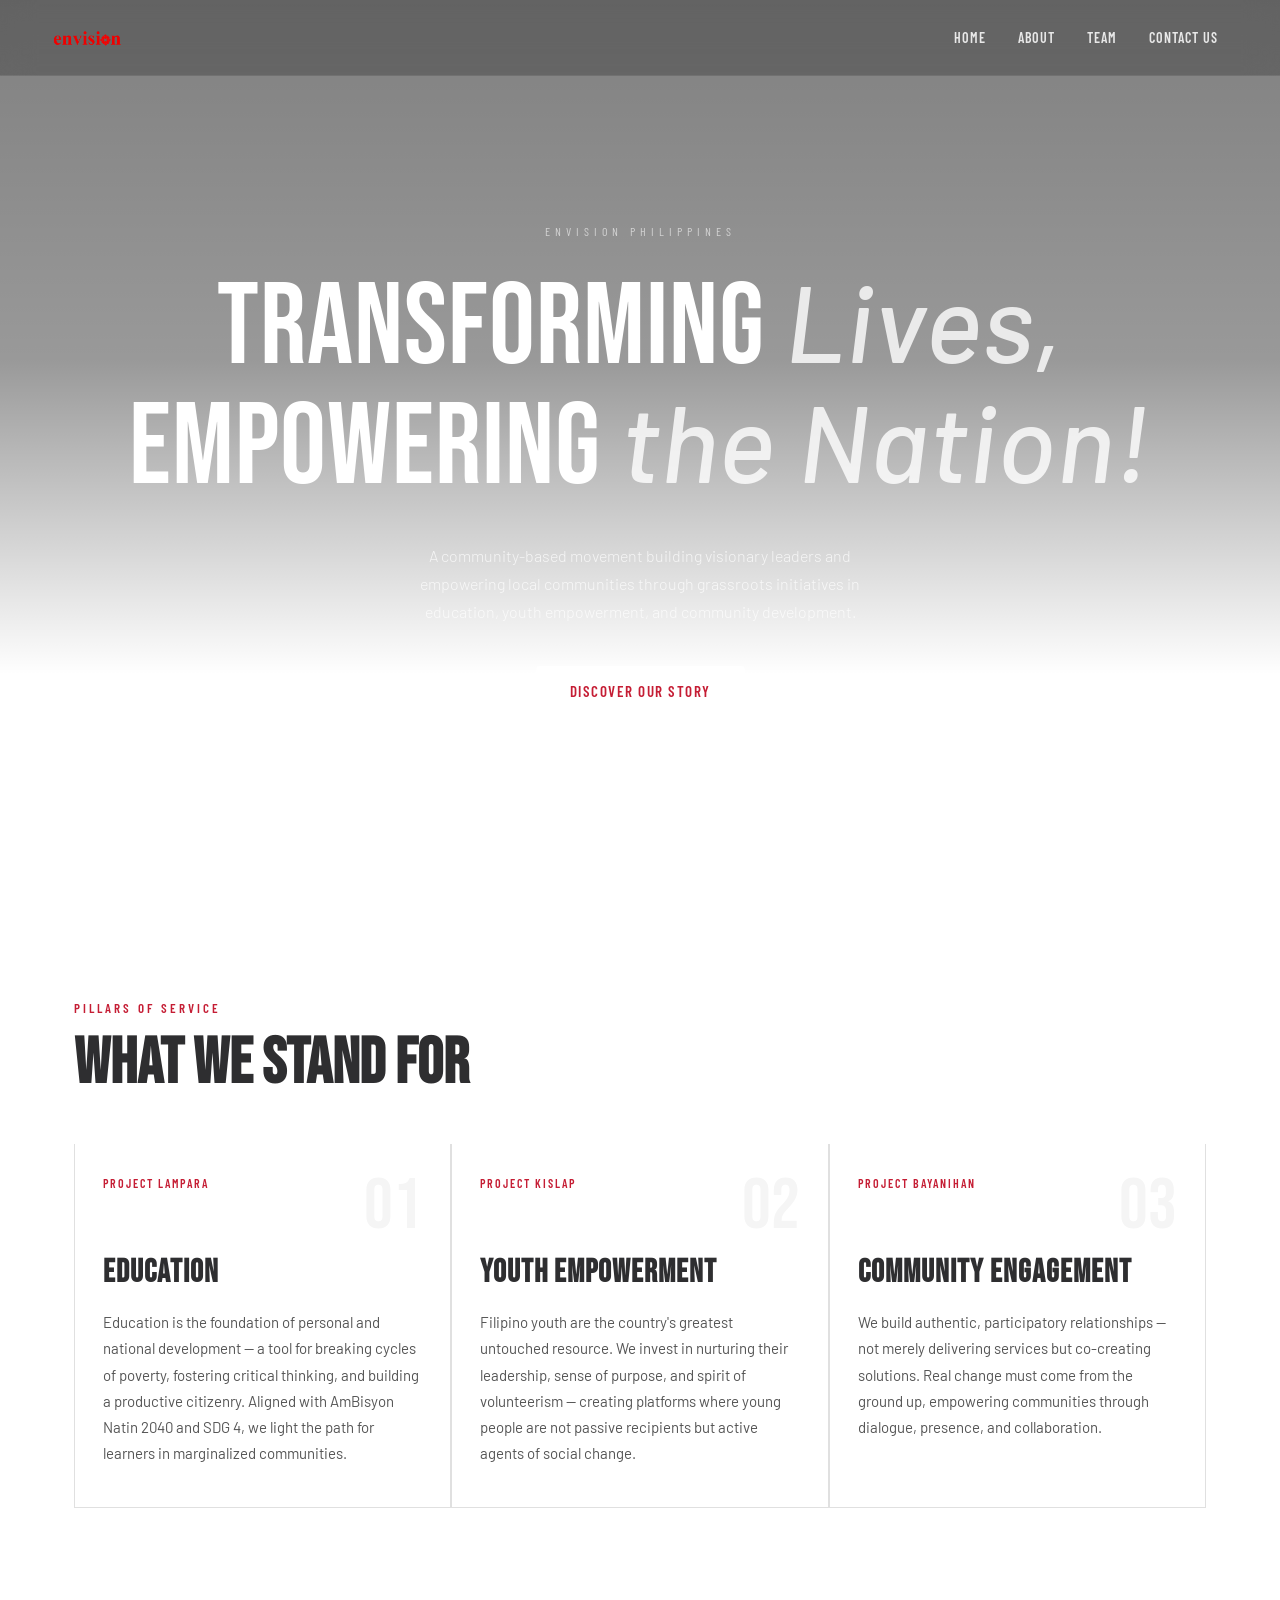
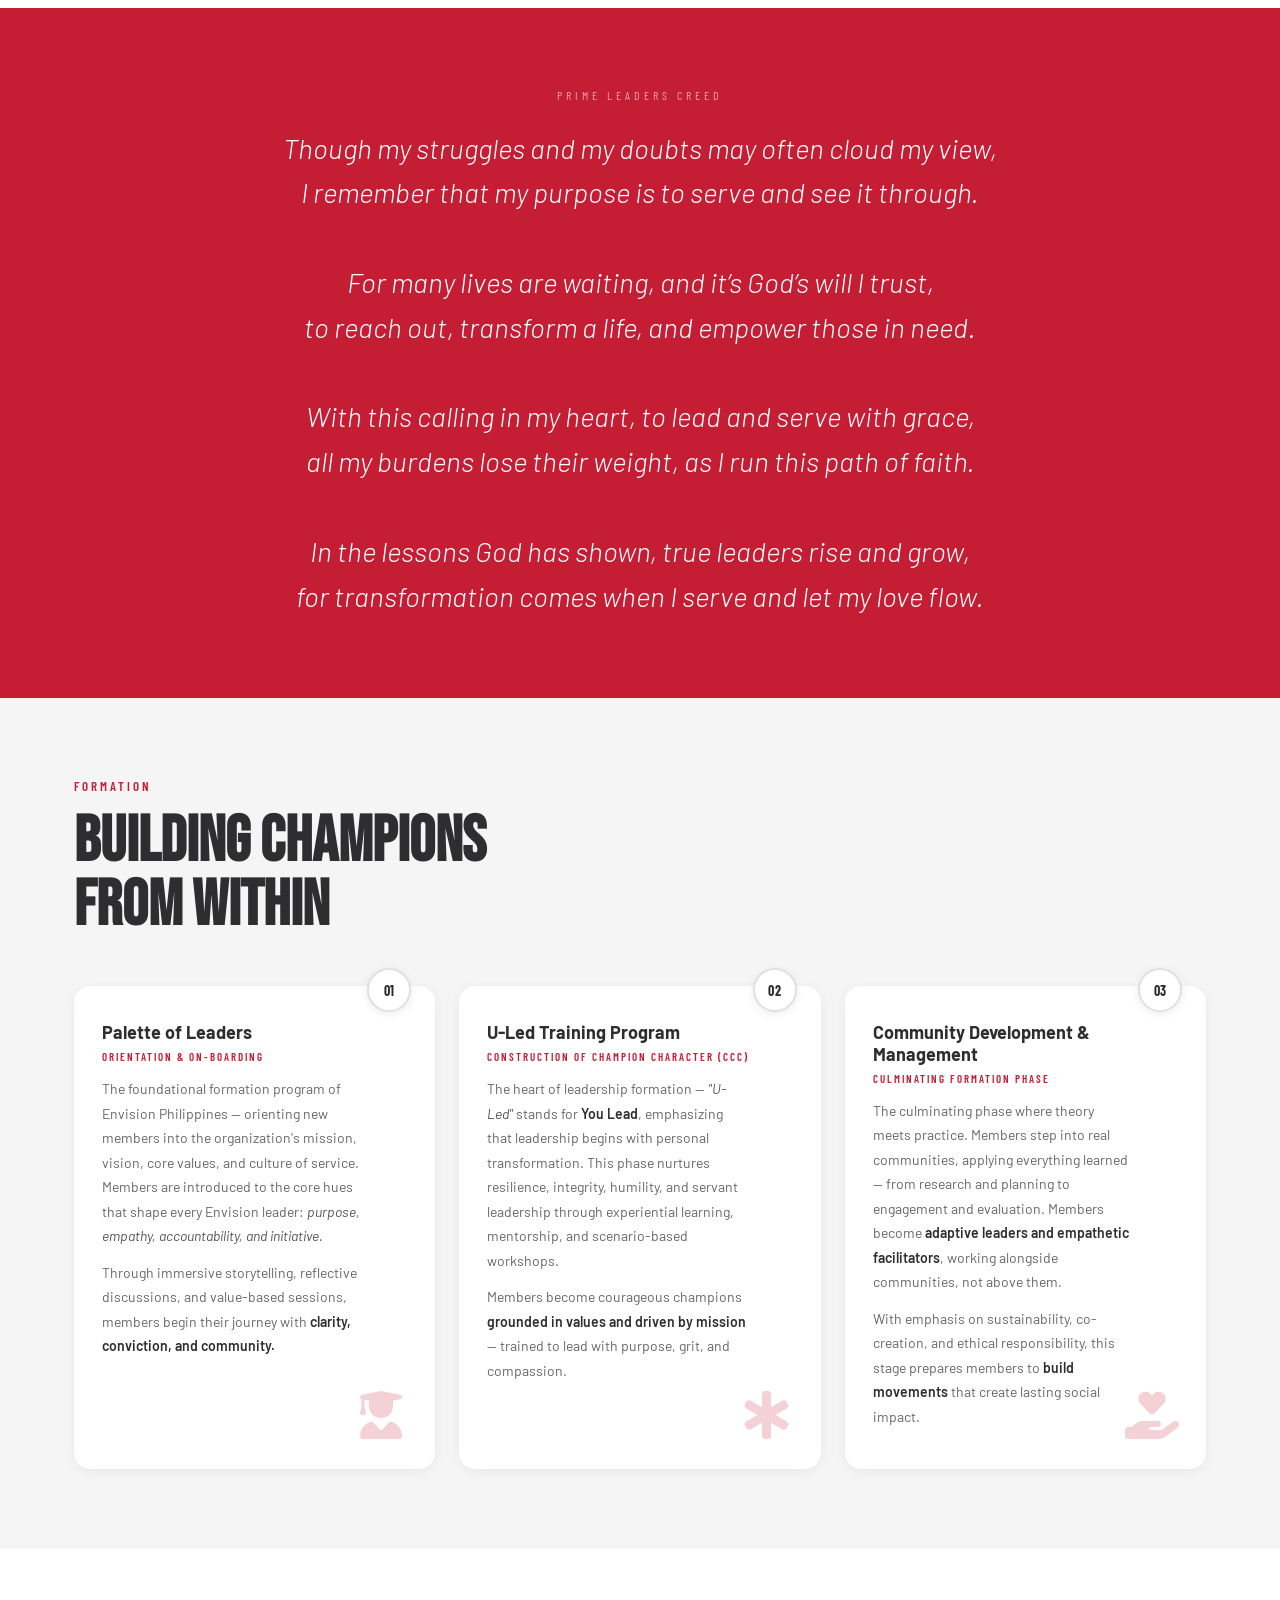
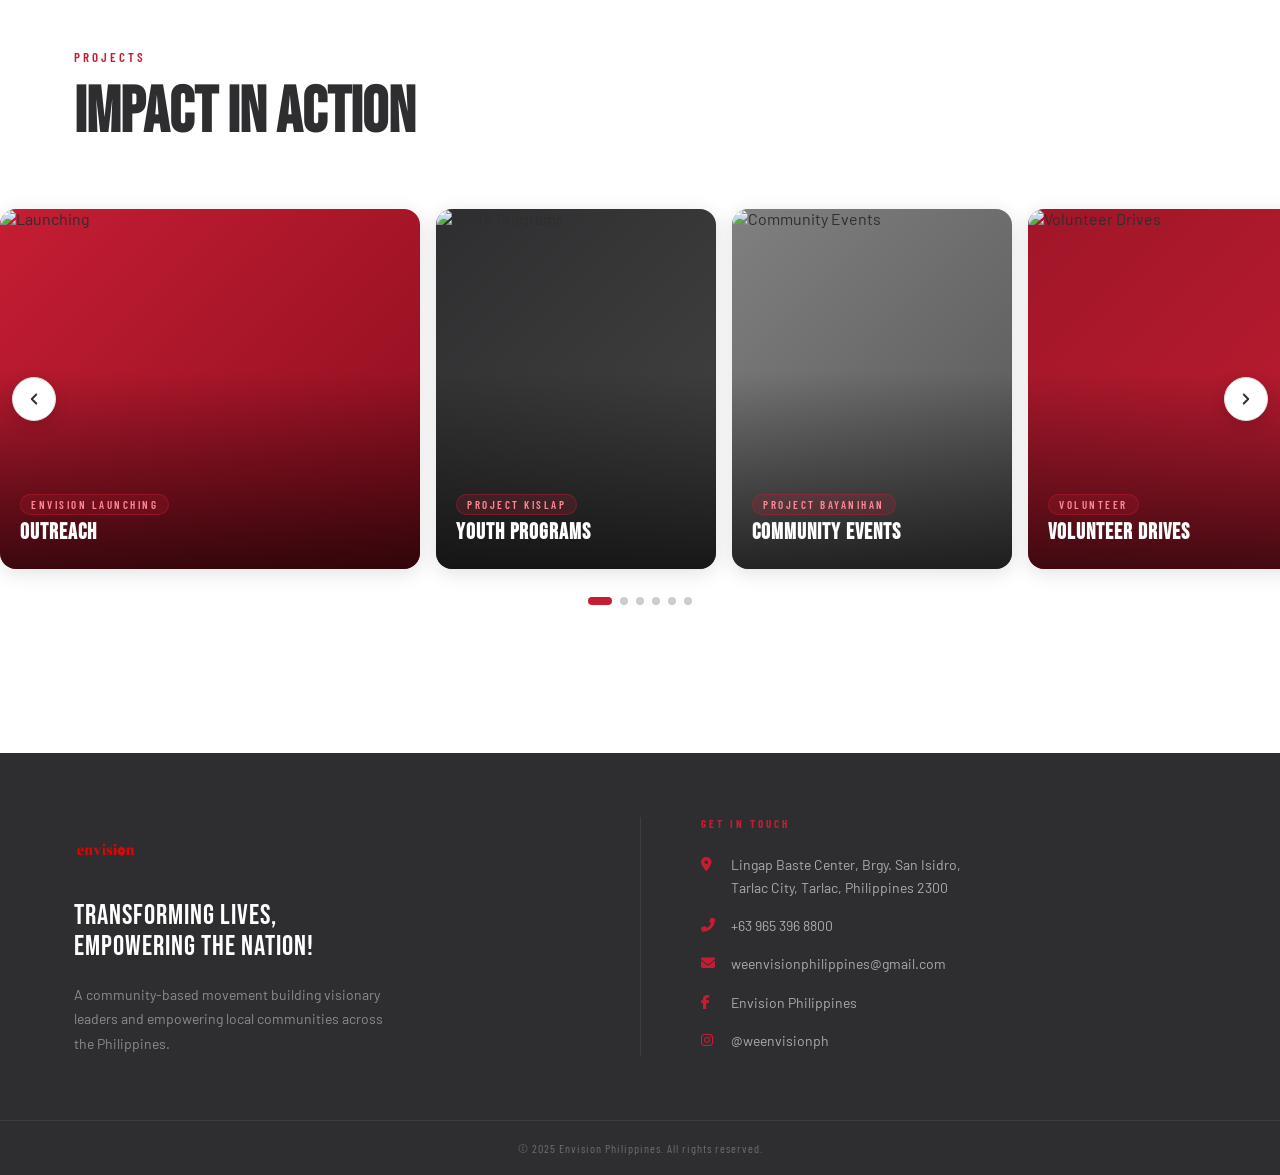
==== commit b1b7f18c: "added changes" ====
--- a/index.html
+++ b/index.html
@@ -1,19 +1,24 @@
 <!DOCTYPE html>
 <html lang="en">
+
 <head>
   <meta charset="UTF-8" />
   <meta name="viewport" content="width=device-width, initial-scale=1.0" />
   <title>Envision Philippines — Home</title>
   <link rel="stylesheet" href="css/style.css" />
   <link rel="icon" type="image/x-icon" href="favicon_io/favicon.ico" />
-  <link href="https://fonts.googleapis.com/css2?family=Bebas+Neue&family=Barlow:ital,wght@0,300;0,400;0,600;0,700;1,300&family=Barlow+Condensed:wght@400;600;700&display=swap" rel="stylesheet" />
+  <link
+    href="https://fonts.googleapis.com/css2?family=Bebas+Neue&family=Barlow:ital,wght@0,300;0,400;0,600;0,700;1,300&family=Barlow+Condensed:wght@400;600;700&display=swap"
+    rel="stylesheet" />
   <link rel="stylesheet" href="https://cdnjs.cloudflare.com/ajax/libs/font-awesome/6.4.0/css/all.min.css">
 </head>
+
 <body>
 
   <nav id="navbar">
     <div class="nav-inner">
-      <a href="index.html" class="nav-logo"><img src="img/Logo.png" alt="Envision Philippines" class="nav-logo-img" /></a>
+      <a href="index.html" class="nav-logo"><img src="img/Logo.png" alt="Envision Philippines"
+          class="nav-logo-img" /></a>
       <button class="hamburger" id="hamburger" aria-label="Menu">
         <span></span><span></span><span></span>
       </button>
@@ -28,62 +33,77 @@
 
   <!-- HERO -->
   <section id="home" class="hero">
-    <div class="hero-bg-pattern"></div>
+    <div class="hero-bg-overlay"></div>
     <div class="hero-content">
       <p class="hero-eyebrow">Envision Philippines</p>
+
       <h1 class="hero-headline">
-        <span class="line">TRANSFORMING</span>
-        <span class="line accent">LIVES,</span>
-        <span class="line">EMPOWERING</span>
-        <span class="line accent">THE NATION!</span>
+        <span class="hero-line">
+          <span class="word normal">Transforming</span>
+          <span class="word italic">Lives,</span>
+        </span>
+        <span class="hero-line">
+          <span class="word normal">Empowering</span>
+          <span class="word italic">the Nation!</span>
+        </span>
       </h1>
-      <p class="hero-sub">A community-based movement building visionary leaders and empowering local communities through grassroots initiatives in education, youth empowerment, and community development.</p>
+
+      <p class="hero-sub">A community-based movement building visionary leaders and empowering local communities through
+        grassroots initiatives in education, youth empowerment, and community development.</p>
+
       <div class="hero-actions">
         <a href="about.html" class="btn btn-white">Discover Our Story</a>
-        <a href="join.html" class="btn btn-outline-white">Become a Member</a>
       </div>
     </div>
+
     <div class="hero-scroll-indicator">
       <span>Scroll</span>
       <div class="scroll-line"></div>
     </div>
   </section>
 
-<section id="pillars" class="pillars section">
-  <div class="container">
-    <div class="section-label">Pillars of Service</div>
-    <h2 class="section-title">What We Stand For</h2>
-    <div class="pillars-grid">
-
-      <div class="pillar">
-        <div class="pillar-header">
-          <span class="pillar-tag">Project Lampara</span>
-          <span class="pillar-num">01</span>
-        </div>
-        <h3>Education</h3>
-        <p>Education is the foundation of personal and national development — a tool for breaking cycles of poverty, fostering critical thinking, and building a productive citizenry. Aligned with AmBisyon Natin 2040 and SDG 4, we light the path for learners in marginalized communities.</p>
+
+  <section id="pillars" class="pillars section">
+    <div class="container">
+      <div class="section-label">Pillars of Service</div>
+      <h2 class="section-title">What We Stand For</h2>
+      <div class="pillars-grid">
+
+        <div class="pillar">
+          <div class="pillar-header">
+            <span class="pillar-tag">Project Lampara</span>
+            <span class="pillar-num">01</span>
+          </div>
+          <h3>Education</h3>
+          <p>Education is the foundation of personal and national development — a tool for breaking cycles of poverty,
+            fostering critical thinking, and building a productive citizenry. Aligned with AmBisyon Natin 2040 and SDG
+            4, we light the path for learners in marginalized communities.</p>
+        </div>
+
+        <div class="pillar">
+          <div class="pillar-header">
+            <span class="pillar-tag">Project Kislap</span>
+            <span class="pillar-num">02</span>
+          </div>
+          <h3>Youth Empowerment</h3>
+          <p>Filipino youth are the country's greatest untouched resource. We invest in nurturing their leadership,
+            sense of purpose, and spirit of volunteerism — creating platforms where young people are not passive
+            recipients but active agents of social change.</p>
+        </div>
+
+        <div class="pillar">
+          <div class="pillar-header">
+            <span class="pillar-tag">Project Bayanihan</span>
+            <span class="pillar-num">03</span>
+          </div>
+          <h3>Community Engagement</h3>
+          <p>We build authentic, participatory relationships — not merely delivering services but co-creating solutions.
+            Real change must come from the ground up, empowering communities through dialogue, presence, and
+            collaboration.</p>
+        </div>
       </div>
-
-      <div class="pillar">
-        <div class="pillar-header">
-          <span class="pillar-tag">Project Kislap</span>
-          <span class="pillar-num">02</span>
-        </div>
-        <h3>Youth Empowerment</h3>
-        <p>Filipino youth are the country's greatest untouched resource. We invest in nurturing their leadership, sense of purpose, and spirit of volunteerism — creating platforms where young people are not passive recipients but active agents of social change.</p>
-      </div>
-
-      <div class="pillar">
-        <div class="pillar-header">
-          <span class="pillar-tag">Project Bayanihan</span>
-          <span class="pillar-num">03</span>
-        </div>
-        <h3>Community Engagement</h3>
-        <p>We build authentic, participatory relationships — not merely delivering services but co-creating solutions. Real change must come from the ground up, empowering communities through dialogue, presence, and collaboration.</p>
-      </div>
-    </div>
-  </div>
-</section>
+    </div>
+  </section>
 
   <section class="creed-section">
     <div class="creed-inner">
@@ -104,180 +124,240 @@
     </div>
   </section>
 
-<section id="formation" class="formation section">
-  <div class="container">
-    <div class="section-label">Formation</div>
-    <h2 class="section-title">Building Champions<br>From Within</h2>
-
-    <div class="formation-grid">
-
-      <!-- Phase A -->
-      <div class="formation-card fade-in">
-        <!-- Number badge -->
-        <div class="formation-phase">01</div>
-
-        <div class="formation-card-header">
-          <span class="formation-tag">Palette of Leaders</span>
-          <span class="formation-subtag">Orientation & On-Boarding</span>
-        </div>
-
-        <div class="formation-body">
-          <p>
-            The foundational formation program of Envision Philippines — orienting new members into the organization's mission, vision, core values, and culture of service. Members are introduced to the core hues that shape every Envision leader: <em>purpose, empathy, accountability, and initiative.</em>
-          </p>
-          <p>
-            Through immersive storytelling, reflective discussions, and value-based sessions, members begin their journey with <strong>clarity, conviction, and community.</strong>
-          </p>
-        </div>
-
-        <div class="formation-icon">
-          <i class="fas fa-user-graduate"></i>
-        </div>
+  <section id="formation" class="formation section">
+    <div class="container">
+      <div class="section-label">Formation</div>
+      <h2 class="section-title">Building Champions<br>From Within</h2>
+
+      <div class="formation-grid">
+
+        <!-- Phase A -->
+        <div class="formation-card fade-in">
+          <!-- Number badge -->
+          <div class="formation-phase">01</div>
+
+          <div class="formation-card-header">
+            <span class="formation-tag">Palette of Leaders</span>
+            <span class="formation-subtag">Orientation & On-Boarding</span>
+          </div>
+
+          <div class="formation-body">
+            <p>
+              The foundational formation program of Envision Philippines — orienting new members into the organization's
+              mission, vision, core values, and culture of service. Members are introduced to the core hues that shape
+              every Envision leader: <em>purpose, empathy, accountability, and initiative.</em>
+            </p>
+            <p>
+              Through immersive storytelling, reflective discussions, and value-based sessions, members begin their
+              journey with <strong>clarity, conviction, and community.</strong>
+            </p>
+          </div>
+
+          <div class="formation-icon">
+            <i class="fas fa-user-graduate"></i>
+          </div>
+        </div>
+
+        <!-- Phase B -->
+        <div class="formation-card fade-in">
+          <div class="formation-phase">02</div>
+
+          <div class="formation-card-header">
+            <span class="formation-tag">U-Led Training Program</span>
+            <span class="formation-subtag">Construction of Champion Character (CCC)</span>
+          </div>
+
+          <div class="formation-body">
+            <p>
+              The heart of leadership formation — <em>"U-Led"</em> stands for <strong>You Lead</strong>, emphasizing
+              that leadership begins with personal transformation. This phase nurtures resilience, integrity, humility,
+              and servant leadership through experiential learning, mentorship, and scenario-based workshops.
+            </p>
+            <p>
+              Members become courageous champions <strong>grounded in values and driven by mission</strong> — trained to
+              lead with purpose, grit, and compassion.
+            </p>
+          </div>
+
+          <div class="formation-icon">
+            <i class="fas fa-star-of-life"></i>
+          </div>
+        </div>
+
+        <!-- Phase C -->
+        <div class="formation-card fade-in">
+          <div class="formation-phase">03</div>
+
+          <div class="formation-card-header">
+            <span class="formation-tag">Community Development &amp; Management</span>
+            <span class="formation-subtag">Culminating Formation Phase</span>
+          </div>
+
+          <div class="formation-body">
+            <p>
+              The culminating phase where theory meets practice. Members step into real communities, applying everything
+              learned — from research and planning to engagement and evaluation. Members become <strong>adaptive leaders
+                and empathetic facilitators</strong>, working alongside communities, not above them.
+            </p>
+            <p>
+              With emphasis on sustainability, co-creation, and ethical responsibility, this stage prepares members to
+              <strong>build movements</strong> that create lasting social impact.
+            </p>
+          </div>
+
+          <div class="formation-icon">
+            <i class="fas fa-hand-holding-heart"></i>
+          </div>
+        </div>
+
+      </div><!-- /.formation-grid -->
+    </div>
+  </section>
+
+
+  <section id="projects" class="projects section">
+    <div class="container">
+      <div class="section-label">Projects</div>
+      <h2 class="section-title">Impact in Action</h2>
+    </div>
+
+    <!-- Carousel wrapper (full-width, outside container) -->
+    <div class="projects-carousel-wrap">
+
+      <!-- Prev / Next arrows -->
+      <button class="carousel-btn carousel-btn-prev" id="carouselPrev" aria-label="Previous">
+        <svg viewBox="0 0 24 24" fill="none" stroke="currentColor" stroke-width="2.5" stroke-linecap="round"
+          stroke-linejoin="round">
+          <polyline points="15 18 9 12 15 6" />
+        </svg>
+      </button>
+      <button class="carousel-btn carousel-btn-next" id="carouselNext" aria-label="Next">
+        <svg viewBox="0 0 24 24" fill="none" stroke="currentColor" stroke-width="2.5" stroke-linecap="round"
+          stroke-linejoin="round">
+          <polyline points="9 18 15 12 9 6" />
+        </svg>
+      </button>
+
+      <!-- The scrollable track -->
+      <div class="projects-track" id="projectsTrack">
+
+        <div class="project-slide project-slide--wide">
+          <img src="img/projects/project1.jpg" alt="Launching" loading="lazy" />
+          <div class="slide-overlay">
+            <span class="slide-tag">Envision Launching</span>
+            <h4>Outreach</h4>
+          </div>
+        </div>
+
+        <div class="project-slide">
+          <img src="img/projects/project2.jpg" alt="Youth Programs" loading="lazy" />
+          <div class="slide-overlay">
+            <span class="slide-tag">Project Kislap</span>
+            <h4>Youth Programs</h4>
+          </div>
+        </div>
+
+        <div class="project-slide">
+          <img src="img/projects/project3.jpg" alt="Community Events" loading="lazy" />
+          <div class="slide-overlay">
+            <span class="slide-tag">Project Bayanihan</span>
+            <h4>Community Events</h4>
+          </div>
+        </div>
+
+        <div class="project-slide project-slide--wide">
+          <img src="img/projects/project4.jpg" alt="Volunteer Drives" loading="lazy" />
+          <div class="slide-overlay">
+            <span class="slide-tag">Volunteer</span>
+            <h4>Volunteer Drives</h4>
+          </div>
+        </div>
+
+        <div class="project-slide">
+          <img src="img/projects/project5.jpg" alt="Livelihood Support" loading="lazy" />
+          <div class="slide-overlay">
+            <span class="slide-tag">Livelihood</span>
+            <h4>Livelihood Support</h4>
+          </div>
+        </div>
+
+        <div class="project-slide">
+          <img src="img/projects/project6.CR3" alt="Leadership Training" loading="lazy" />
+          <div class="slide-overlay">
+            <span class="slide-tag">Training</span>
+            <h4>Leadership Training</h4>
+          </div>
+        </div>
+
+      </div><!-- /.projects-track -->
+
+      <!-- Dot indicators -->
+      <div class="carousel-dots" id="carouselDots"></div>
+
+    </div><!-- /.projects-carousel-wrap -->
+  </section>
+
+
+  <footer class="footer">
+    <div class="footer-inner container">
+
+      <!-- Left: Logo + tagline -->
+      <div class="footer-brand">
+        <div class="footer-logo-wrap">
+          <img src="img/Logo.png" alt="Envision Philippines" class="footer-logo-img" />
+        </div>
+        <p class="footer-tagline">Transforming Lives,<br>Empowering the Nation!</p>
+        <p class="footer-desc">A community-based movement building visionary leaders and empowering local communities
+          across the Philippines.</p>
       </div>
 
-      <!-- Phase B -->
-      <div class="formation-card fade-in">
-        <div class="formation-phase">02</div>
-
-        <div class="formation-card-header">
-          <span class="formation-tag">U-Led Training Program</span>
-          <span class="formation-subtag">Construction of Champion Character (CCC)</span>
-        </div>
-
-        <div class="formation-body">
-          <p>
-            The heart of leadership formation — <em>"U-Led"</em> stands for <strong>You Lead</strong>, emphasizing that leadership begins with personal transformation. This phase nurtures resilience, integrity, humility, and servant leadership through experiential learning, mentorship, and scenario-based workshops.
-          </p>
-          <p>
-            Members become courageous champions <strong>grounded in values and driven by mission</strong> — trained to lead with purpose, grit, and compassion.
-          </p>
-        </div>
-
-        <div class="formation-icon">
-          <i class="fas fa-star-of-life"></i>
+      <!-- Divider -->
+      <div class="footer-divider-v"></div>
+
+      <!-- Right: Contact info -->
+      <div class="footer-contact">
+        <h4 class="footer-contact-title">Get in Touch</h4>
+
+        <div class="footer-contact-list">
+
+          <div class="footer-contact-item">
+            <i class="fas fa-map-marker-alt"></i>
+            <p>Lingap Baste Center, Brgy. San Isidro,<br>Tarlac City, Tarlac, Philippines 2300</p>
+          </div>
+
+          <div class="footer-contact-item">
+            <i class="fas fa-phone-alt"></i>
+            <p>+63 965 396 8800</p>
+          </div>
+
+          <div class="footer-contact-item">
+            <i class="fas fa-envelope"></i>
+            <p><a href="mailto:weenvisionphilippines@gmail.com">weenvisionphilippines@gmail.com</a></p>
+          </div>
+
+          <div class="footer-contact-item">
+            <i class="fab fa-facebook-f"></i>
+            <p>Envision Philippines</p>
+          </div>
+
+          <div class="footer-contact-item">
+            <i class="fab fa-instagram"></i>
+            <p>@weenvisionph</p>
+          </div>
+
         </div>
       </div>
 
-      <!-- Phase C -->
-      <div class="formation-card fade-in">
-        <div class="formation-phase">03</div>
-
-        <div class="formation-card-header">
-          <span class="formation-tag">Community Development &amp; Management</span>
-          <span class="formation-subtag">Culminating Formation Phase</span>
-        </div>
-
-        <div class="formation-body">
-          <p>
-            The culminating phase where theory meets practice. Members step into real communities, applying everything learned — from research and planning to engagement and evaluation. Members become <strong>adaptive leaders and empathetic facilitators</strong>, working alongside communities, not above them.
-          </p>
-          <p>
-            With emphasis on sustainability, co-creation, and ethical responsibility, this stage prepares members to <strong>build movements</strong> that create lasting social impact.
-          </p>
-        </div>
-
-        <div class="formation-icon">
-          <i class="fas fa-hand-holding-heart"></i>
-        </div>
-      </div>
-
-    </div><!-- /.formation-grid -->
-  </div>
-</section>
-
-
-<section id="projects" class="projects section">
-  <div class="container">
-    <div class="section-label">Projects</div>
-    <h2 class="section-title">Impact in Action</h2>
-  </div>
-
-  <!-- Carousel wrapper (full-width, outside container) -->
-  <div class="projects-carousel-wrap">
-
-    <!-- Prev / Next arrows -->
-    <button class="carousel-btn carousel-btn-prev" id="carouselPrev" aria-label="Previous">
-      <svg viewBox="0 0 24 24" fill="none" stroke="currentColor" stroke-width="2.5" stroke-linecap="round" stroke-linejoin="round">
-        <polyline points="15 18 9 12 15 6"/>
-      </svg>
-    </button>
-    <button class="carousel-btn carousel-btn-next" id="carouselNext" aria-label="Next">
-      <svg viewBox="0 0 24 24" fill="none" stroke="currentColor" stroke-width="2.5" stroke-linecap="round" stroke-linejoin="round">
-        <polyline points="9 18 15 12 9 6"/>
-      </svg>
-    </button>
-
-    <!-- The scrollable track -->
-    <div class="projects-track" id="projectsTrack">
-
-      <div class="project-slide project-slide--wide">
-        <img src="img/projects/project1.jpg" alt="Launching" loading="lazy" />
-        <div class="slide-overlay">
-          <span class="slide-tag">Envision Launching</span>
-          <h4>Outreach</h4>
-        </div>
-      </div>
-
-      <div class="project-slide">
-        <img src="img/projects/project2.jpg" alt="Youth Programs" loading="lazy" />
-        <div class="slide-overlay">
-          <span class="slide-tag">Project Kislap</span>
-          <h4>Youth Programs</h4>
-        </div>
-      </div>
-
-      <div class="project-slide">
-        <img src="img/projects/project3.jpg" alt="Community Events" loading="lazy" />
-        <div class="slide-overlay">
-          <span class="slide-tag">Project Bayanihan</span>
-          <h4>Community Events</h4>
-        </div>
-      </div>
-
-      <div class="project-slide project-slide--wide">
-        <img src="img/projects/project4.jpg" alt="Volunteer Drives" loading="lazy" />
-        <div class="slide-overlay">
-          <span class="slide-tag">Volunteer</span>
-          <h4>Volunteer Drives</h4>
-        </div>
-      </div>
-
-      <div class="project-slide">
-        <img src="img/projects/project5.jpg" alt="Livelihood Support" loading="lazy" />
-        <div class="slide-overlay">
-          <span class="slide-tag">Livelihood</span>
-          <h4>Livelihood Support</h4>
-        </div>
-      </div>
-
-      <div class="project-slide">
-        <img src="img/projects/project6.CR3" alt="Leadership Training" loading="lazy" />
-        <div class="slide-overlay">
-          <span class="slide-tag">Training</span>
-          <h4>Leadership Training</h4>
-        </div>
-      </div>
-
-    </div><!-- /.projects-track -->
-
-    <!-- Dot indicators -->
-    <div class="carousel-dots" id="carouselDots"></div>
-
-  </div><!-- /.projects-carousel-wrap -->
-</section>
-
-
-<!-- FOOTER -->
-<footer class="footer">
-  <div class="footer-inner">
-    <div class="footer-logo nav-logo">
-      <img src="img/Logo.png" alt="Envision Philippines" class="nav-logo-img" />
-    </div>
-    <p class="footer-tagline">Transforming Lives, Empowering the Nation!</p>
-    <p class="footer-copy">&copy; 2025 Envision Philippines. All rights reserved.</p>
-  </div>
-</footer>
+    </div>
+
+    <!-- Bottom bar -->
+    <div class="footer-bottom">
+      <p class="footer-copy">&copy; 2025 Envision Philippines. All rights reserved.</p>
+    </div>
+  </footer>
+
 
   <script src="js/script.js"></script>
 </body>
+
 </html>
--- a/css/style.css
+++ b/css/style.css
@@ -21,9 +21,17 @@
   --transition: 0.3s ease;
 }
 
-*, *::before, *::after { box-sizing: border-box; margin: 0; padding: 0; }
-
-html { scroll-behavior: smooth; }
+*,
+*::before,
+*::after {
+  box-sizing: border-box;
+  margin: 0;
+  padding: 0;
+}
+
+html {
+  scroll-behavior: smooth;
+}
 
 body {
   font-family: var(--font-body);
@@ -39,7 +47,9 @@
   padding: 0 24px;
 }
 
-.section { padding: var(--section-pad); }
+.section {
+  padding: var(--section-pad);
+}
 
 .section-label {
   font-family: var(--font-cond);
@@ -50,7 +60,10 @@
   color: var(--red);
   margin-bottom: 16px;
 }
-.section-label.light { color: rgba(255,255,255,0.6); }
+
+.section-label.light {
+  color: rgba(255, 255, 255, 0.6);
+}
 
 .section-title {
   font-family: var(--font-display);
@@ -59,7 +72,10 @@
   color: var(--dark);
   margin-bottom: 48px;
 }
-.section-title.light { color: var(--white); }
+
+.section-title.light {
+  color: var(--white);
+}
 
 .dark-section {
   background: var(--dark);
@@ -80,25 +96,30 @@
   cursor: pointer;
   border: 2px solid transparent;
 }
+
 .btn-white {
   background: var(--white);
   color: var(--red);
   border-color: var(--white);
 }
+
 .btn-white:hover {
   background: transparent;
   color: var(--white);
 }
+
 .btn-outline-white {
   background: transparent;
   color: var(--white);
-  border-color: rgba(255,255,255,0.6);
-}
+  border-color: rgba(255, 255, 255, 0.6);
+}
+
 .btn-outline-white:hover {
   background: var(--white);
   color: var(--red);
   border-color: var(--white);
 }
+
 .btn-red {
   background: var(--red);
   color: var(--white);
@@ -114,11 +135,15 @@
   transition: all var(--transition);
   width: auto;
 }
+
 .btn-red:hover {
   background: var(--red-dark);
   border-color: var(--red-dark);
 }
-.btn-red.full-width { width: 100%; }
+
+.btn-red.full-width {
+  width: 100%;
+}
 
 /* ===========================
    NAVBAR
@@ -130,14 +155,21 @@
   left: 0;
   right: 0;
   z-index: 100;
-  background: var(--dark);
-  transition: background var(--transition), box-shadow var(--transition);
+  overflow: visible;
+  background: rgba(46, 46, 48, 0.35);
+  backdrop-filter: blur(16px);
+  -webkit-backdrop-filter: blur(16px);
+  border-bottom: 1px solid rgba(255, 255, 255, 0.08);
+  transition: background var(--transition), box-shadow var(--transition), backdrop-filter var(--transition);
   padding: 0.75rem 2rem;
 }
 
 #navbar.scrolled {
-  background: var(--dark);
-  box-shadow: 0 2px 20px rgba(0, 0, 0, 0.3);
+  background: rgba(46, 46, 48, 0.6);
+  backdrop-filter: blur(24px);
+  -webkit-backdrop-filter: blur(24px);
+  box-shadow: 0 2px 24px rgba(0, 0, 0, 0.25);
+  border-bottom: 1px solid rgba(255, 255, 255, 0.06);
 }
 
 .nav-inner {
@@ -157,10 +189,14 @@
 }
 
 .nav-logo-img {
-  height: 50px;
+  height: 75px;
   width: auto;
   display: block;
   transition: opacity 0.3s ease;
+  margin-top: -12px;
+  margin-bottom: -12px;
+  position: relative;
+  z-index: 102;
 }
 
 .nav-logo:hover .nav-logo-img {
@@ -279,124 +315,205 @@
 /* ===========================
    HERO
    =========================== */
+
 .hero {
   position: relative;
   min-height: 100vh;
-  background: var(--red);
   display: flex;
   align-items: center;
-  overflow: hidden;
-}
-
-.hero-bg-pattern {
+  justify-content: center;
+  overflow: visible;
+  background-image: url('../img/hero.png');
+  background-size: cover;
+  background-position: center center;
+  background-repeat: no-repeat;
+  background-attachment: fixed;
+}
+
+.hero-bg-overlay {
   position: absolute;
   inset: 0;
-  background-image:
-    repeating-linear-gradient(
-      45deg,
-      rgba(255,255,255,0.03) 0px,
-      rgba(255,255,255,0.03) 1px,
-      transparent 1px,
-      transparent 60px
-    ),
-    repeating-linear-gradient(
-      -45deg,
-      rgba(255,255,255,0.03) 0px,
-      rgba(255,255,255,0.03) 1px,
-      transparent 1px,
-      transparent 60px
-    );
-  pointer-events: none;
-}
-
-/* Large decorative text behind */
+  background: linear-gradient(to bottom,
+      rgba(0, 0, 0, 0.50) 0%,
+      rgba(0, 0, 0, 0.40) 40%,
+      rgba(255, 255, 255, 0.0) 75%,
+      rgba(255, 255, 255, 1.0) 100%);
+  z-index: 1;
+}
+
+.hero-bg-pattern {
+  display: none;
+}
+
 .hero::before {
-  content: 'ENVISION';
-  position: absolute;
-  bottom: -20px;
-  right: -20px;
-  font-family: var(--font-display);
-  font-size: clamp(120px, 20vw, 280px);
-  color: rgba(255,255,255,0.05);
-  line-height: 1;
-  pointer-events: none;
-  user-select: none;
-}
-
+  display: none;
+}
+
+/* ---- Content ---- */
 .hero-content {
   position: relative;
   z-index: 2;
-  padding: 120px 24px 80px;
+  padding: 140px 24px 100px;
   max-width: var(--container-width);
   margin: 0 auto;
   width: 100%;
+  text-align: center;
+  display: flex;
+  flex-direction: column;
+  align-items: center;
 }
 
 .hero-eyebrow {
   font-family: var(--font-cond);
-  font-size: 14px;
-  letter-spacing: 4px;
+  font-size: 12px;
+  letter-spacing: 5px;
   text-transform: uppercase;
-  color: rgba(255,255,255,0.7);
-  margin-bottom: 20px;
-}
-
+  color: rgba(255, 255, 255, 0.6);
+  margin-bottom: 28px;
+}
+
+/* ---- Headline ---- */
 .hero-headline {
+  display: flex;
+  flex-direction: column;
+  align-items: center;
+  gap: 0px;
+  margin-bottom: 36px;
+}
+
+/* Each line: words sit inline side by side */
+.hero-line {
+  display: flex;
+  align-items: baseline;
+  justify-content: center;
+  gap: 20px;
+  flex-wrap: nowrap;
+  line-height: 1;
+}
+
+/* Bold upright word — Bebas Neue */
+.hero-headline .word.normal {
   font-family: var(--font-display);
-  font-size: clamp(60px, 11vw, 150px);
-  line-height: 0.9;
+  font-style: normal;
+  font-weight: 400;
+  font-size: clamp(52px, 9vw, 120px);
   color: var(--white);
-  margin-bottom: 32px;
-  display: flex;
-  flex-direction: column;
-}
-
-.hero-headline .line { display: block; }
-.hero-headline .accent {
-  -webkit-text-stroke: 2px var(--white);
-  color: transparent;
-}
-
+  letter-spacing: 1px;
+  line-height: 1;
+  white-space: nowrap;
+}
+
+/* Light italic word — Barlow */
+.hero-headline .word.italic {
+  font-family: 'Barlow', sans-serif;
+  font-style: italic;
+  font-weight: 500;
+  font-size: clamp(48px, 8.5vw, 114px);
+  color: rgba(255, 255, 255, 0.80);
+  letter-spacing: 1px;
+  line-height: 1;
+  white-space: nowrap;
+}
+
+/* ---- Subtext ---- */
 .hero-sub {
-  font-size: 17px;
+  font-size: 16px;
   font-weight: 300;
-  line-height: 1.7;
-  color: rgba(255,255,255,0.85);
-  max-width: 560px;
+  line-height: 1.75;
+  color: rgba(255, 255, 255, 0.75);
+  max-width: 500px;
   margin-bottom: 40px;
-}
-
+  text-align: center;
+}
+
+/* ---- Buttons ---- */
 .hero-actions {
   display: flex;
-  gap: 16px;
+  gap: 12px;
   flex-wrap: wrap;
-}
-
+  justify-content: center;
+}
+
+/* ---- Scroll indicator ---- */
 .hero-scroll-indicator {
   position: absolute;
-  bottom: 40px;
+  bottom: 32px;
   left: 50%;
   transform: translateX(-50%);
   display: flex;
   flex-direction: column;
   align-items: center;
-  gap: 12px;
-  color: rgba(255,255,255,0.5);
+  gap: 10px;
+  color: rgba(255, 255, 255, 0.4);
   font-family: var(--font-cond);
-  font-size: 11px;
+  font-size: 10px;
   letter-spacing: 3px;
   text-transform: uppercase;
-}
+  z-index: 2;
+}
+
 .scroll-line {
   width: 1px;
-  height: 40px;
-  background: rgba(255,255,255,0.3);
+  height: 32px;
+  background: rgba(255, 255, 255, 0.25);
   animation: scrollPulse 1.8s ease-in-out infinite;
 }
+
 @keyframes scrollPulse {
-  0%, 100% { opacity: 0.3; transform: scaleY(1); }
-  50% { opacity: 1; transform: scaleY(1.3); }
-}
+
+  0%,
+  100% {
+    opacity: 0.3;
+    transform: scaleY(1);
+  }
+
+  50% {
+    opacity: 1;
+    transform: scaleY(1.3);
+  }
+}
+
+/* ===========================
+   RESPONSIVE
+   =========================== */
+@media (max-width: 768px) {
+  .hero {
+    background-attachment: scroll;
+  }
+
+  .hero-line {
+    gap: 12px;
+  }
+
+  .hero-headline .word.normal {
+    font-size: clamp(44px, 12vw, 80px);
+  }
+
+  .hero-headline .word.italic {
+    font-size: clamp(40px, 11vw, 76px);
+  }
+
+  .hero-actions {
+    flex-direction: column;
+    align-items: center;
+  }
+}
+
+@media (max-width: 480px) {
+  .hero-line {
+    gap: 8px;
+    flex-wrap: wrap;
+  }
+
+  .hero-headline .word.normal {
+    font-size: clamp(38px, 13vw, 60px);
+  }
+
+  .hero-headline .word.italic {
+    font-size: clamp(34px, 12vw, 56px);
+  }
+}
+
 
 /* ===========================
    ABOUT
@@ -414,6 +531,7 @@
   color: #444;
   margin-bottom: 20px;
 }
+
 /* ===========================
    VISION / MISSION
    =========================== */
@@ -498,77 +616,86 @@
 }
 
 @media (max-width: 768px) {
+
   .vm-split-panel,
   .vm-split-panel.reverse {
     grid-template-columns: 1fr;
   }
-  .vm-split-img { height: 220px; order: 0 !important; }
+
+  .vm-split-img {
+    height: 220px;
+    order: 0 !important;
+  }
+
   .vm-split-fade {
     background: linear-gradient(to bottom, transparent 50%, var(--white) 100%) !important;
   }
+
   .vm-split-panel.reverse .vm-split-fade {
     background: linear-gradient(to bottom, transparent 50%, var(--dark) 100%) !important;
   }
+
   .vm-split-text,
   .vm-split-panel.reverse .vm-split-text {
     order: 1 !important;
     padding: 28px 24px;
   }
 }
-    /* ===========================
+
+/* ===========================
        STAT CARDS — updated style
        =========================== */
-    .about-stats {
-      display: grid;
-      grid-template-columns: 1fr 1fr;
-      gap: 2px;
-    }
-
-    .stat-card {
-      background: var(--off-white);
-      padding: 40px 28px;
-      display: flex;
-      flex-direction: column;
-      align-items: flex-start;
-      gap: 10px;
-      border-left: none;
-      border-radius: 0;
-      transition: none;
-      transform: none;
-    }
-
-    .stat-card:hover {
-      border-color: transparent;
-      transform: none;
-    }
-
-    .stat-num {
-      font-family: var(--font-display);
-      font-size: 72px;
-      line-height: 1;
-      color: var(--red);
-    }
-
-    .stat-label {
-      font-family: var(--font-cond);
-      font-size: 12px;
-      font-weight: 600;
-      letter-spacing: 2px;
-      text-transform: uppercase;
-      color: var(--gray);
-    }
-
-    .accent-card {
-      background: var(--dark);
-    }
-
-    .accent-card .stat-num {
-      color: var(--red);
-    }
-
-    .accent-card .stat-label {
-      color: rgba(255, 255, 255, 0.6);
-    }
+.about-stats {
+  display: grid;
+  grid-template-columns: 1fr 1fr;
+  gap: 2px;
+}
+
+.stat-card {
+  background: var(--off-white);
+  padding: 40px 28px;
+  display: flex;
+  flex-direction: column;
+  align-items: flex-start;
+  gap: 10px;
+  border-left: none;
+  border-radius: 0;
+  transition: none;
+  transform: none;
+}
+
+.stat-card:hover {
+  border-color: transparent;
+  transform: none;
+}
+
+.stat-num {
+  font-family: var(--font-display);
+  font-size: 72px;
+  line-height: 1;
+  color: var(--red);
+}
+
+.stat-label {
+  font-family: var(--font-cond);
+  font-size: 12px;
+  font-weight: 600;
+  letter-spacing: 2px;
+  text-transform: uppercase;
+  color: var(--gray);
+}
+
+.accent-card {
+  background: var(--dark);
+}
+
+.accent-card .stat-num {
+  color: var(--red);
+}
+
+.accent-card .stat-label {
+  color: rgba(255, 255, 255, 0.6);
+}
 
 
 /* ===========================
@@ -577,11 +704,13 @@
 .principles {
   padding: var(--section-pad);
 }
+
 .principles-grid {
   display: grid;
   grid-template-columns: repeat(4, 1fr);
   gap: 2px;
 }
+
 .principle-card {
   background: var(--dark);
   padding: 40px 28px;
@@ -596,9 +725,11 @@
   opacity: 1;
   transform: translateY(0);
 }
+
 .principle-card:hover {
-  background: rgba(197,29,52,0.15);
-}
+  background: rgba(197, 29, 52, 0.15);
+}
+
 .principle-icon {
   font-family: var(--font-display);
   font-size: 80px;
@@ -607,6 +738,7 @@
   margin-bottom: 16px;
   opacity: 0.7;
 }
+
 .principle-card h3 {
   font-family: var(--font-display);
   font-size: 28px;
@@ -614,10 +746,11 @@
   margin-bottom: 12px;
   letter-spacing: 1px;
 }
+
 .principle-card p {
   font-size: 14px;
   line-height: 1.7;
-  color: rgba(255,255,255,0.6);
+  color: rgba(255, 255, 255, 0.6);
 }
 
 /* ===========================
@@ -676,10 +809,19 @@
 }
 
 @media (max-width: 768px) {
-  .pillars-grid { grid-template-columns: 1fr; }
-  .pillar { border-top: 1px solid #e0e0e0; }
-  .pillar:first-child { border-top: none; }
-}
+  .pillars-grid {
+    grid-template-columns: 1fr;
+  }
+
+  .pillar {
+    border-top: 1px solid #e0e0e0;
+  }
+
+  .pillar:first-child {
+    border-top: none;
+  }
+}
+
 /* ===========================
    CREED BANNER
    =========================== */
@@ -687,19 +829,22 @@
   background: var(--red);
   padding: 80px 24px;
 }
+
 .creed-inner {
   max-width: 800px;
   margin: 0 auto;
   text-align: center;
 }
+
 .creed-label {
   font-family: var(--font-cond);
   font-size: 12px;
   letter-spacing: 4px;
   text-transform: uppercase;
-  color: rgba(255,255,255,0.6);
+  color: rgba(255, 255, 255, 0.6);
   margin-bottom: 24px;
 }
+
 .creed-section blockquote {
   font-family: var(--font-body);
   font-style: italic;
@@ -717,25 +862,35 @@
   grid-template-columns: repeat(6, 1fr);
   gap: 16px;
 }
+
 .team-card {
   text-align: center;
 }
+
 .team-card.featured {
   grid-column: span 2;
   background: var(--red);
   border-radius: 8px;
   padding: 40px 20px;
 }
+
 .team-card.featured .team-photo-placeholder {
   width: 100px;
   height: 100px;
   font-size: 28px;
-  background: rgba(255,255,255,0.2);
+  background: rgba(255, 255, 255, 0.2);
   color: var(--white);
   margin: 0 auto 16px;
 }
-.team-card.featured .team-info h4 { color: var(--white); font-size: 20px; }
-.team-card.featured .team-info span { color: rgba(255,255,255,0.7); }
+
+.team-card.featured .team-info h4 {
+  color: var(--white);
+  font-size: 20px;
+}
+
+.team-card.featured .team-info span {
+  color: rgba(255, 255, 255, 0.7);
+}
 
 .team-photo-placeholder {
   width: 80px;
@@ -753,7 +908,10 @@
   border: 3px solid var(--off-white);
   transition: border-color var(--transition);
 }
-.team-card:hover .team-photo-placeholder { border-color: var(--red); }
+
+.team-card:hover .team-photo-placeholder {
+  border-color: var(--red);
+}
 
 .team-info h4 {
   font-family: var(--font-cond);
@@ -762,6 +920,7 @@
   color: var(--dark);
   margin-bottom: 4px;
 }
+
 .team-info span {
   font-size: 12px;
   color: var(--gray);
@@ -777,11 +936,13 @@
   grid-template-columns: repeat(3, 1fr);
   gap: 2px;
 }
+
 .chapter-item {
-  background: rgba(255,255,255,0.04);
+  background: rgba(255, 255, 255, 0.04);
   padding: 40px 32px;
   border-top: 3px solid var(--red);
 }
+
 .chapter-province {
   font-family: var(--font-display);
   font-size: 26px;
@@ -789,15 +950,17 @@
   margin-bottom: 16px;
   letter-spacing: 1px;
 }
+
 .chapter-names {
   display: flex;
   flex-direction: column;
   gap: 10px;
 }
+
 .chapter-names span {
   font-family: var(--font-cond);
   font-size: 14px;
-  color: rgba(255,255,255,0.7);
+  color: rgba(255, 255, 255, 0.7);
   font-weight: 600;
   letter-spacing: 0.5px;
   padding-left: 12px;
@@ -915,7 +1078,8 @@
 }
 
 .formation-body {
-  padding-right: 44px; /* avoid overlapping the icon */
+  padding-right: 44px;
+  /* avoid overlapping the icon */
 }
 
 .formation-body p {
@@ -951,12 +1115,12 @@
   .formation {
     padding: 60px 0;
   }
-  
+
   .formation-grid {
     grid-template-columns: 1fr;
     gap: 32px;
   }
-  
+
   .formation-card {
     padding: 32px 24px 36px;
   }
@@ -980,11 +1144,11 @@
     width: 40px;
     height: 40px;
   }
-  
+
   .formation-icon i {
     font-size: 36px;
   }
-  
+
   .formation-card:hover .formation-icon {
     opacity: 0.3;
   }
@@ -994,21 +1158,21 @@
   .formation-card {
     padding: 28px 20px 32px;
   }
-  
+
   .formation-tag {
     font-size: 15px;
   }
-  
+
   .formation-subtag {
     font-size: 10px;
     letter-spacing: 1.5px;
   }
-  
+
   .formation-body p {
     font-size: 13px;
     line-height: 1.6;
   }
-  
+
   .formation-phase {
     width: 38px;
     height: 38px;
@@ -1016,12 +1180,12 @@
     top: -15px;
     right: 16px;
   }
-  
+
   .formation-icon {
     width: 36px;
     height: 36px;
   }
-  
+
   .formation-icon i {
     font-size: 32px;
   }
@@ -1033,6 +1197,7 @@
     opacity: 0;
     transform: translateY(30px);
   }
+
   to {
     opacity: 1;
     transform: translateY(0);
@@ -1044,13 +1209,23 @@
 }
 
 /* Stagger animations */
-.formation-card:nth-child(1) { animation-delay: 0.1s; }
-.formation-card:nth-child(2) { animation-delay: 0.2s; }
-.formation-card:nth-child(3) { animation-delay: 0.3s; }
+.formation-card:nth-child(1) {
+  animation-delay: 0.1s;
+}
+
+.formation-card:nth-child(2) {
+  animation-delay: 0.2s;
+}
+
+.formation-card:nth-child(3) {
+  animation-delay: 0.3s;
+}
 
 
 /* Remove old mosaic styles */
-.projects-mosaic { display: none; }
+.projects-mosaic {
+  display: none;
+}
 
 .projects-carousel-wrap {
   position: relative;
@@ -1066,13 +1241,20 @@
   overflow-x: auto;
   scroll-snap-type: x mandatory;
   -webkit-overflow-scrolling: touch;
-  scrollbar-width: none; /* Firefox */
+  scrollbar-width: none;
+  /* Firefox */
   padding: 16px 24px 24px;
   cursor: grab;
 }
 
-.projects-track::-webkit-scrollbar { display: none; }
-.projects-track.dragging { cursor: grabbing; scroll-snap-type: none; }
+.projects-track::-webkit-scrollbar {
+  display: none;
+}
+
+.projects-track.dragging {
+  cursor: grabbing;
+  scroll-snap-type: none;
+}
 
 /* ---- Slides ---- */
 .project-slide {
@@ -1110,12 +1292,29 @@
 }
 
 /* Fallback gradient when no image */
-.project-slide:nth-child(1) { background: linear-gradient(135deg, #c51d34 0%, #8b0e1e 100%); }
-.project-slide:nth-child(2) { background: linear-gradient(135deg, #2E2E30 0%, #444 100%); }
-.project-slide:nth-child(3) { background: linear-gradient(135deg, #808080 0%, #555 100%); }
-.project-slide:nth-child(4) { background: linear-gradient(135deg, #a01628 0%, #c51d34 100%); }
-.project-slide:nth-child(5) { background: linear-gradient(135deg, #3a3a3c 0%, #2E2E30 100%); }
-.project-slide:nth-child(6) { background: linear-gradient(135deg, #c51d34 0%, #3a3a3c 100%); }
+.project-slide:nth-child(1) {
+  background: linear-gradient(135deg, #c51d34 0%, #8b0e1e 100%);
+}
+
+.project-slide:nth-child(2) {
+  background: linear-gradient(135deg, #2E2E30 0%, #444 100%);
+}
+
+.project-slide:nth-child(3) {
+  background: linear-gradient(135deg, #808080 0%, #555 100%);
+}
+
+.project-slide:nth-child(4) {
+  background: linear-gradient(135deg, #a01628 0%, #c51d34 100%);
+}
+
+.project-slide:nth-child(5) {
+  background: linear-gradient(135deg, #3a3a3c 0%, #2E2E30 100%);
+}
+
+.project-slide:nth-child(6) {
+  background: linear-gradient(135deg, #c51d34 0%, #3a3a3c 100%);
+}
 
 /* Text overlay — always visible at bottom */
 .slide-overlay {
@@ -1125,7 +1324,7 @@
   flex-direction: column;
   justify-content: flex-end;
   padding: 24px 20px;
-  background: linear-gradient(to top, rgba(0,0,0,0.65) 0%, transparent 55%);
+  background: linear-gradient(to top, rgba(0, 0, 0, 0.65) 0%, transparent 55%);
 }
 
 .slide-tag {
@@ -1159,7 +1358,8 @@
 .carousel-btn {
   position: absolute;
   top: 50%;
-  transform: translateY(-50%) translateY(-24px); /* offset for dots */
+  transform: translateY(-50%) translateY(-24px);
+  /* offset for dots */
   z-index: 10;
   width: 44px;
   height: 44px;
@@ -1171,7 +1371,7 @@
   align-items: center;
   justify-content: center;
   cursor: pointer;
-  box-shadow: 0 4px 16px rgba(0,0,0,0.12);
+  box-shadow: 0 4px 16px rgba(0, 0, 0, 0.12);
   transition: all 0.25s ease;
 }
 
@@ -1192,8 +1392,13 @@
   pointer-events: none;
 }
 
-.carousel-btn-prev { left: 12px; }
-.carousel-btn-next { right: 12px; }
+.carousel-btn-prev {
+  left: 12px;
+}
+
+.carousel-btn-next {
+  right: 12px;
+}
 
 /* ---- Dot Indicators ---- */
 .carousel-dots {
@@ -1236,8 +1441,13 @@
     height: 36px;
   }
 
-  .carousel-btn-prev { left: 6px; }
-  .carousel-btn-next { right: 6px; }
+  .carousel-btn-prev {
+    left: 6px;
+  }
+
+  .carousel-btn-next {
+    right: 6px;
+  }
 }
 
 @media (max-width: 480px) {
@@ -1255,146 +1465,260 @@
 /* ===========================
    CONTACT
    =========================== */
-    .contact {
-      background: var(--off-white);
-    }
-
-    .contact-grid {
-      display: grid;
-      grid-template-columns: 1fr 1.2fr;
-      gap: 60px;
-      align-items: start;
-    }
-
-    /* Left: info block */
-    .contact-info-wrap h3 {
-      font-family: var(--font-display);
-      font-size: 36px;
-      color: var(--dark);
-      letter-spacing: 1px;
-      margin-bottom: 40px;
-      line-height: 1;
-    }
-
-    .contact-details {
-      display: flex;
-      flex-direction: column;
-      gap: 0;
-    }
-
-    .contact-item {
-      display: grid;
-      grid-template-columns: 40px 100px 1fr;
-      align-items: start;
-      padding: 20px 0;
-      border-bottom: 1px solid #e0e0e0;
-      gap: 0;
-      margin: 0;
-    }
-
-    .contact-item:first-child {
-      border-top: 1px solid #e0e0e0;
-    }
-
-    .contact-item i {
-      font-size: 18px;
-      color: var(--red);
-      margin-top: 2px;
-      width: 40px;
-    }
-
-    .contact-item strong {
-      font-family: var(--font-cond);
-      font-weight: 700;
-      font-size: 14px;
-      letter-spacing: 1px;
-      text-transform: uppercase;
-      color: var(--dark);
-      padding-top: 2px;
-    }
-
-    .contact-item p {
-      font-size: 15px;
-      color: #555;
-      line-height: 1.6;
-      margin: 0;
-    }
-
-    /* Right: map block */
-    .contact-map-wrap {
-      position: sticky;
-      top: 100px;
-    }
-
-    .contact-map-wrap iframe {
-      width: 100%;
-      height: 460px;
-      border: 0;
-      border-radius: var(--radius);
-      display: block;
-    }
-
-    @media (max-width: 768px) {
-      .contact-grid {
-        grid-template-columns: 1fr;
-        gap: 40px;
-      }
-
-      .contact-map-wrap {
-        position: static;
-      }
-
-      .contact-map-wrap iframe {
-        height: 300px;
-      }
-
-      .contact-item {
-        grid-template-columns: 36px 90px 1fr;
-      }
-    }
-
-    @media (max-width: 480px) {
-      .contact-item {
-        grid-template-columns: 36px 1fr;
-        grid-template-rows: auto auto;
-      }
-
-      .contact-item strong {
-        grid-column: 2;
-      }
-
-      .contact-item p {
-        grid-column: 2;
-      }
-    }
+.contact {
+  background: var(--off-white);
+}
+
+.contact-grid {
+  display: grid;
+  grid-template-columns: 1fr 1.2fr;
+  gap: 60px;
+  align-items: start;
+}
+
+/* Left: info block */
+.contact-info-wrap h3 {
+  font-family: var(--font-display);
+  font-size: 36px;
+  color: var(--dark);
+  letter-spacing: 1px;
+  margin-bottom: 40px;
+  line-height: 1;
+}
+
+.contact-details {
+  display: flex;
+  flex-direction: column;
+  gap: 0;
+}
+
+.contact-item {
+  display: grid;
+  grid-template-columns: 40px 100px 1fr;
+  align-items: start;
+  padding: 20px 0;
+  border-bottom: 1px solid #e0e0e0;
+  gap: 0;
+  margin: 0;
+}
+
+.contact-item:first-child {
+  border-top: 1px solid #e0e0e0;
+}
+
+.contact-item i {
+  font-size: 18px;
+  color: var(--red);
+  margin-top: 2px;
+  width: 40px;
+}
+
+.contact-item strong {
+  font-family: var(--font-cond);
+  font-weight: 700;
+  font-size: 14px;
+  letter-spacing: 1px;
+  text-transform: uppercase;
+  color: var(--dark);
+  padding-top: 2px;
+}
+
+.contact-item p {
+  font-size: 15px;
+  color: #555;
+  line-height: 1.6;
+  margin: 0;
+}
+
+/* Right: map block */
+.contact-map-wrap {
+  position: sticky;
+  top: 100px;
+}
+
+.contact-map-wrap iframe {
+  width: 100%;
+  height: 460px;
+  border: 0;
+  border-radius: var(--radius);
+  display: block;
+}
+
+@media (max-width: 768px) {
+  .contact-grid {
+    grid-template-columns: 1fr;
+    gap: 40px;
+  }
+
+  .contact-map-wrap {
+    position: static;
+  }
+
+  .contact-map-wrap iframe {
+    height: 300px;
+  }
+
+  .contact-item {
+    grid-template-columns: 36px 90px 1fr;
+  }
+}
+
+@media (max-width: 480px) {
+  .contact-item {
+    grid-template-columns: 36px 1fr;
+    grid-template-rows: auto auto;
+  }
+
+  .contact-item strong {
+    grid-column: 2;
+  }
+
+  .contact-item p {
+    grid-column: 2;
+  }
+}
 
 /* ===========================
    FOOTER
    =========================== */
+
 .footer {
   background: var(--dark);
-  padding: 60px 24px;
-  text-align: center;
-}
-.footer-logo {
+}
+
+.footer-inner {
+  display: grid;
+  grid-template-columns: 1fr 1px 1fr;
+  gap: 60px;
+  align-items: start;
+  padding-top: 64px;
+  padding-bottom: 64px;
+}
+
+/* ---- Left: Brand ---- */
+.footer-brand {
+  display: flex;
+  flex-direction: column;
+  gap: 20px;
+}
+
+.footer-logo-img {
+  height: 64px;
+  width: auto;
+  display: block;
+}
+
+.footer-tagline {
   font-family: var(--font-display);
-  font-size: 48px;
+  font-size: 28px;
+  line-height: 1.1;
   color: var(--white);
-  margin-bottom: 8px;
-}
-.footer-logo span { color: var(--red); }
-.footer-tagline {
+  letter-spacing: 1px;
+}
+
+.footer-tagline span {
+  color: var(--red);
+}
+
+.footer-desc {
+  font-size: 14px;
+  line-height: 1.75;
+  color: rgba(255, 255, 255, 0.45);
+  max-width: 320px;
+}
+
+/* ---- Vertical divider ---- */
+.footer-divider-v {
+  width: 1px;
+  background: rgba(255, 255, 255, 0.08);
+  align-self: stretch;
+}
+
+/* ---- Right: Contact ---- */
+.footer-contact {
+  display: flex;
+  flex-direction: column;
+  gap: 24px;
+}
+
+.footer-contact-title {
   font-family: var(--font-cond);
-  font-weight: 600;
-  font-size: 14px;
+  font-size: 11px;
+  font-weight: 700;
   letter-spacing: 3px;
   text-transform: uppercase;
   color: var(--red);
-  margin-bottom: 20px;
-}
+}
+
+.footer-contact-list {
+  display: flex;
+  flex-direction: column;
+  gap: 16px;
+}
+
+.footer-contact-item {
+  display: flex;
+  align-items: flex-start;
+  gap: 14px;
+}
+
+.footer-contact-item i {
+  font-size: 14px;
+  color: var(--red);
+  margin-top: 3px;
+  width: 16px;
+  flex-shrink: 0;
+}
+
+.footer-contact-item p {
+  font-size: 14px;
+  line-height: 1.6;
+  color: rgba(255, 255, 255, 0.6);
+  margin: 0;
+}
+
+.footer-contact-item a {
+  color: rgba(255, 255, 255, 0.6);
+  text-decoration: none;
+  transition: color var(--transition);
+}
+
+.footer-contact-item a:hover {
+  color: var(--white);
+}
+
+/* ---- Bottom bar ---- */
+.footer-bottom {
+  border-top: 1px solid rgba(255, 255, 255, 0.07);
+  padding: 20px 24px;
+  text-align: center;
+}
+
 .footer-copy {
-  font-size: 13px;
-  color: rgba(255,255,255,0.4);
+  font-size: 12px;
+  color: rgba(255, 255, 255, 0.3);
+  font-family: var(--font-cond);
+  letter-spacing: 1px;
+}
+
+/* ---- Responsive ---- */
+@media (max-width: 768px) {
+  .footer-inner {
+    grid-template-columns: 1fr;
+    gap: 40px;
+    padding-top: 48px;
+    padding-bottom: 48px;
+  }
+
+  .footer-divider-v {
+    width: 100%;
+    height: 1px;
+    align-self: auto;
+  }
+
+  .footer-tagline {
+    font-size: 24px;
+  }
 }
 
 /* ===========================
@@ -1405,6 +1729,7 @@
   transform: translateY(24px);
   transition: opacity 0.6s ease, transform 0.6s ease;
 }
+
 .fade-in.visible {
   opacity: 1;
   transform: translateY(0);
@@ -1414,19 +1739,33 @@
    RESPONSIVE
    =========================== */
 @media (max-width: 1024px) {
-  .principles-grid { grid-template-columns: repeat(2, 1fr); }
-  .team-grid { grid-template-columns: repeat(3, 1fr); }
-  .team-card.featured { grid-column: span 3; }
+  .principles-grid {
+    grid-template-columns: repeat(2, 1fr);
+  }
+
+  .team-grid {
+    grid-template-columns: repeat(3, 1fr);
+  }
+
+  .team-card.featured {
+    grid-column: span 3;
+  }
 }
 
 @media (max-width: 768px) {
-  :root { --section-pad: 64px 0; }
-
-  .hamburger { display: flex; }
+  :root {
+    --section-pad: 64px 0;
+  }
+
+  .hamburger {
+    display: flex;
+  }
 
   .nav-links {
     position: fixed;
-    top: 70px; left: 0; right: 0;
+    top: 70px;
+    left: 0;
+    right: 0;
     background: var(--dark);
     flex-direction: column;
     padding: 24px;
@@ -1435,41 +1774,104 @@
     transition: transform 0.3s ease;
     z-index: 99;
   }
-  .nav-links.open { transform: translateX(0); }
-  .nav-links a { font-size: 16px; padding: 12px 16px; width: 100%; display: block; }
-
-  .hero-headline { font-size: clamp(50px, 15vw, 90px); }
-
-  .about-grid { grid-template-columns: 1fr; gap: 40px; }
-  .vision-mission { grid-template-columns: 1fr; }
-  .about-stats { grid-template-columns: 1fr 1fr; }
-
-  .pillars-grid { grid-template-columns: 1fr; gap: 32px; }
-
-  .principles-grid { grid-template-columns: 1fr; }
-
-  .team-grid { grid-template-columns: repeat(2, 1fr); }
-  .team-card.featured { grid-column: span 2; }
-
-  .chapters-list { grid-template-columns: 1fr; gap: 2px; }
+
+  .nav-links.open {
+    transform: translateX(0);
+  }
+
+  .nav-links a {
+    font-size: 16px;
+    padding: 12px 16px;
+    width: 100%;
+    display: block;
+  }
+
+  .hero-headline {
+    font-size: clamp(50px, 15vw, 90px);
+  }
+
+  .about-grid {
+    grid-template-columns: 1fr;
+    gap: 40px;
+  }
+
+  .vision-mission {
+    grid-template-columns: 1fr;
+  }
+
+  .about-stats {
+    grid-template-columns: 1fr 1fr;
+  }
+
+  .pillars-grid {
+    grid-template-columns: 1fr;
+    gap: 32px;
+  }
+
+  .principles-grid {
+    grid-template-columns: 1fr;
+  }
+
+  .team-grid {
+    grid-template-columns: repeat(2, 1fr);
+  }
+
+  .team-card.featured {
+    grid-column: span 2;
+  }
+
+  .chapters-list {
+    grid-template-columns: 1fr;
+    gap: 2px;
+  }
 
   .projects-mosaic {
     grid-template-columns: 1fr 1fr;
     grid-template-rows: auto;
   }
-  .tile-large { grid-column: span 2; height: 220px; }
-  .tile-sm { height: 160px; }
-  .tile-med { grid-column: span 2; height: 160px; }
-
-  .contact-grid { grid-template-columns: 1fr; gap: 40px; }
-  .form-row { grid-template-columns: 1fr; }
-
-  .creed-section blockquote { font-size: 18px; }
+
+  .tile-large {
+    grid-column: span 2;
+    height: 220px;
+  }
+
+  .tile-sm {
+    height: 160px;
+  }
+
+  .tile-med {
+    grid-column: span 2;
+    height: 160px;
+  }
+
+  .contact-grid {
+    grid-template-columns: 1fr;
+    gap: 40px;
+  }
+
+  .form-row {
+    grid-template-columns: 1fr;
+  }
+
+  .creed-section blockquote {
+    font-size: 18px;
+  }
 }
 
 @media (max-width: 480px) {
-  .hero-actions { flex-direction: column; }
-  .team-grid { grid-template-columns: 1fr 1fr; }
-  .team-card.featured { grid-column: span 2; }
-  .about-stats { grid-template-columns: 1fr; }
-}
+  .hero-actions {
+    flex-direction: column;
+  }
+
+  .team-grid {
+    grid-template-columns: 1fr 1fr;
+  }
+
+  .team-card.featured {
+    grid-column: span 2;
+  }
+
+  .about-stats {
+    grid-template-columns: 1fr;
+  }
+}
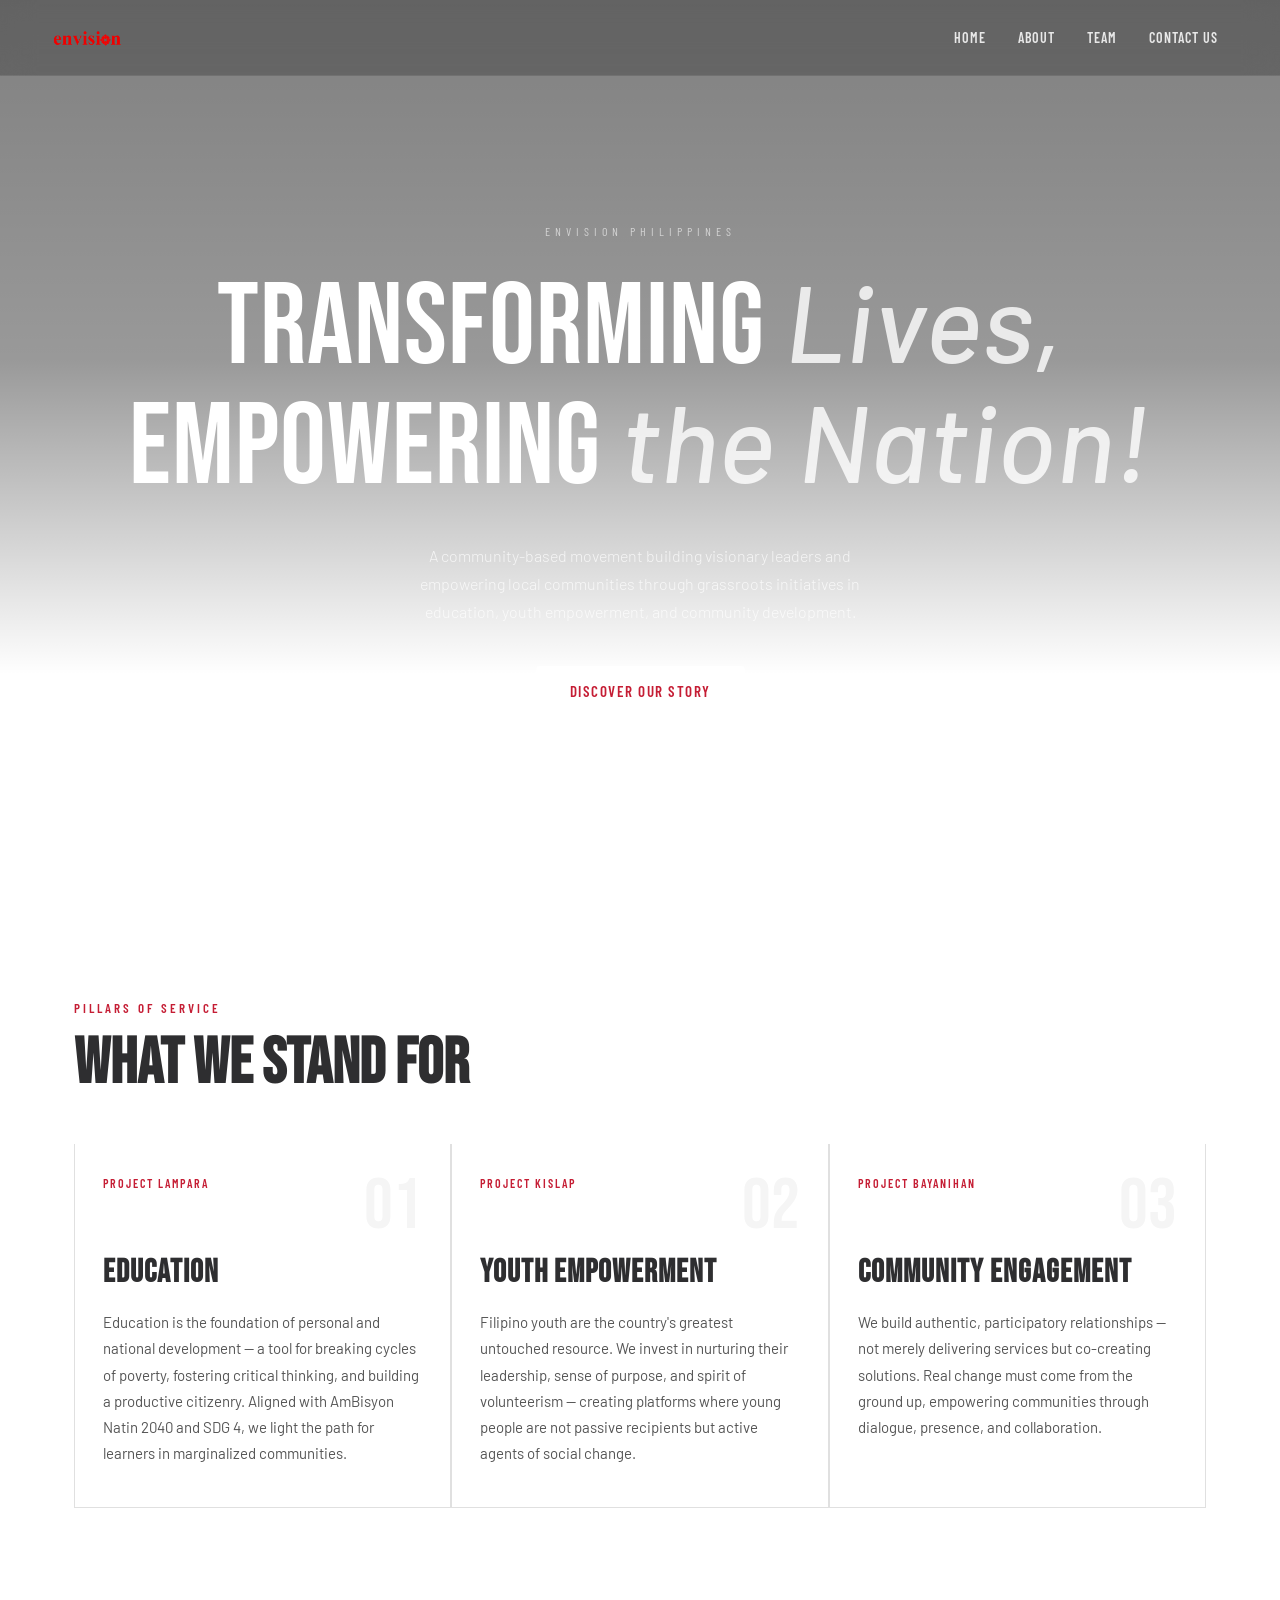
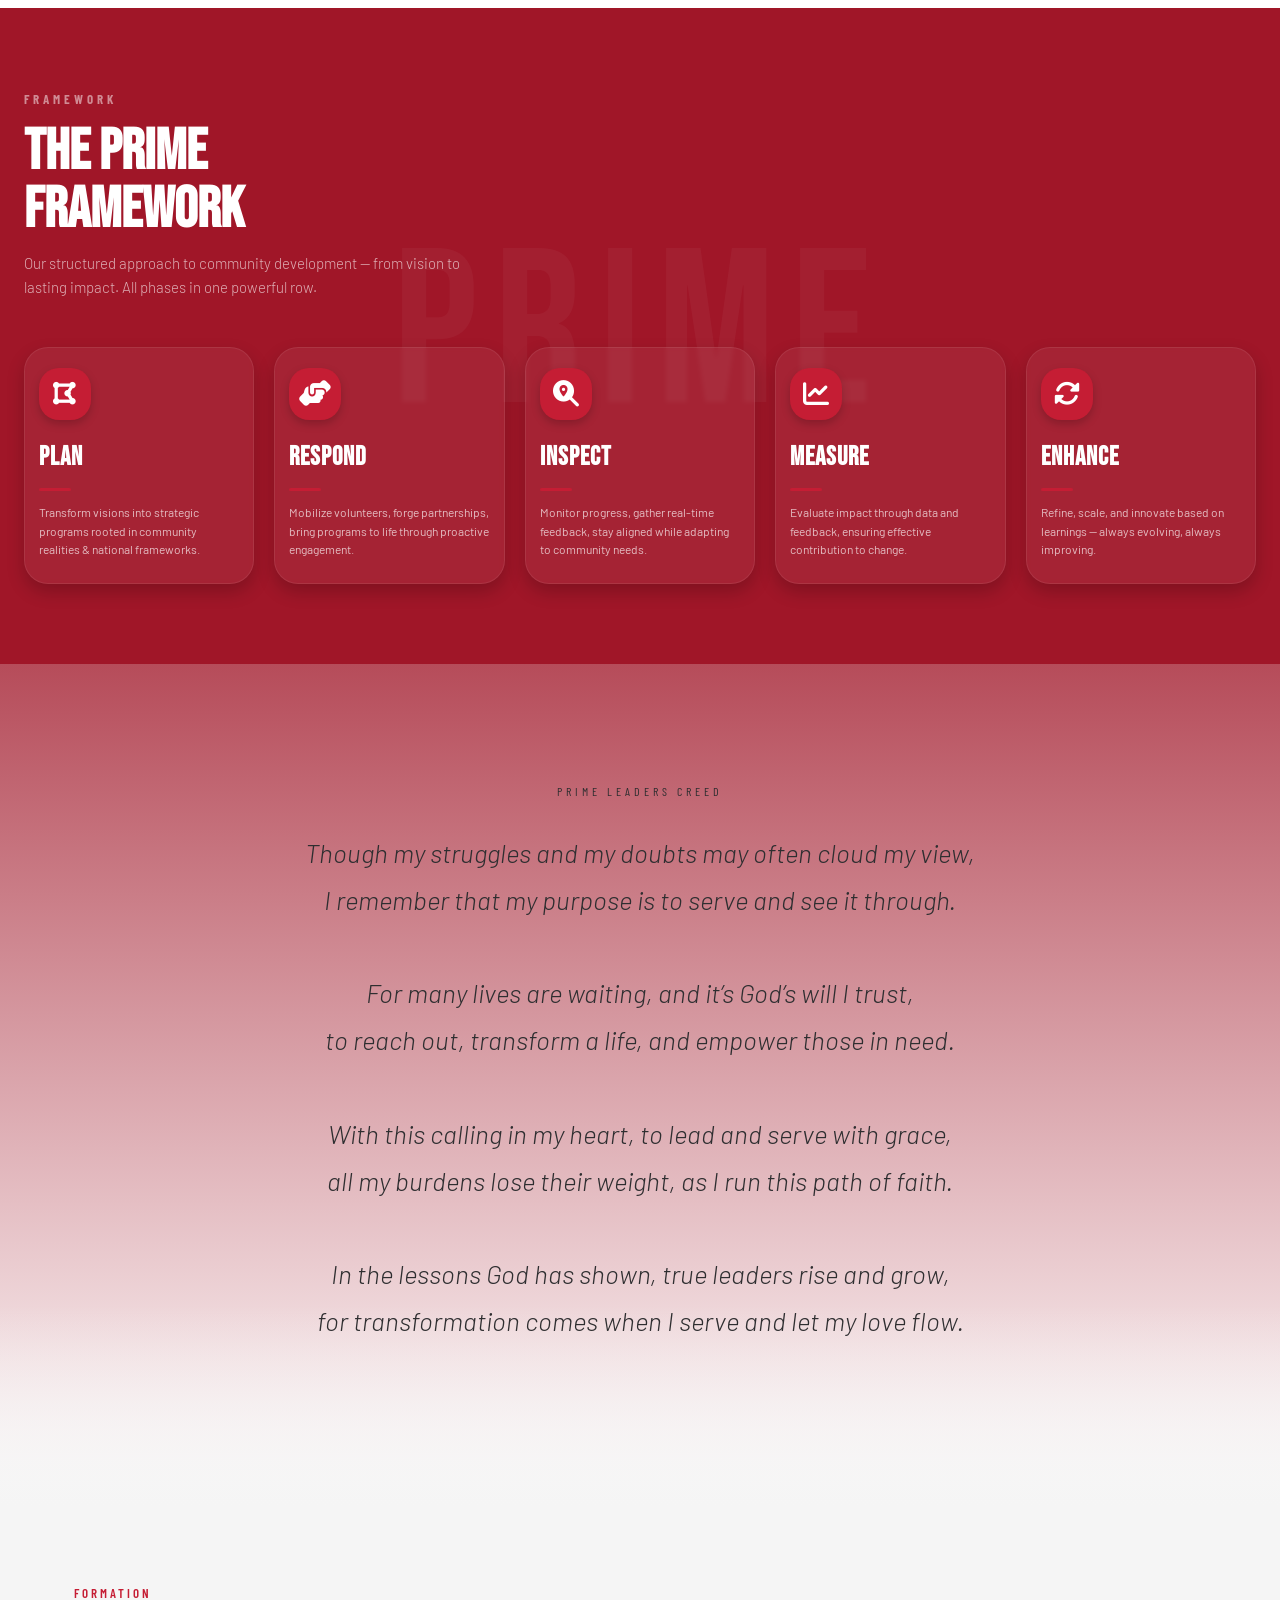
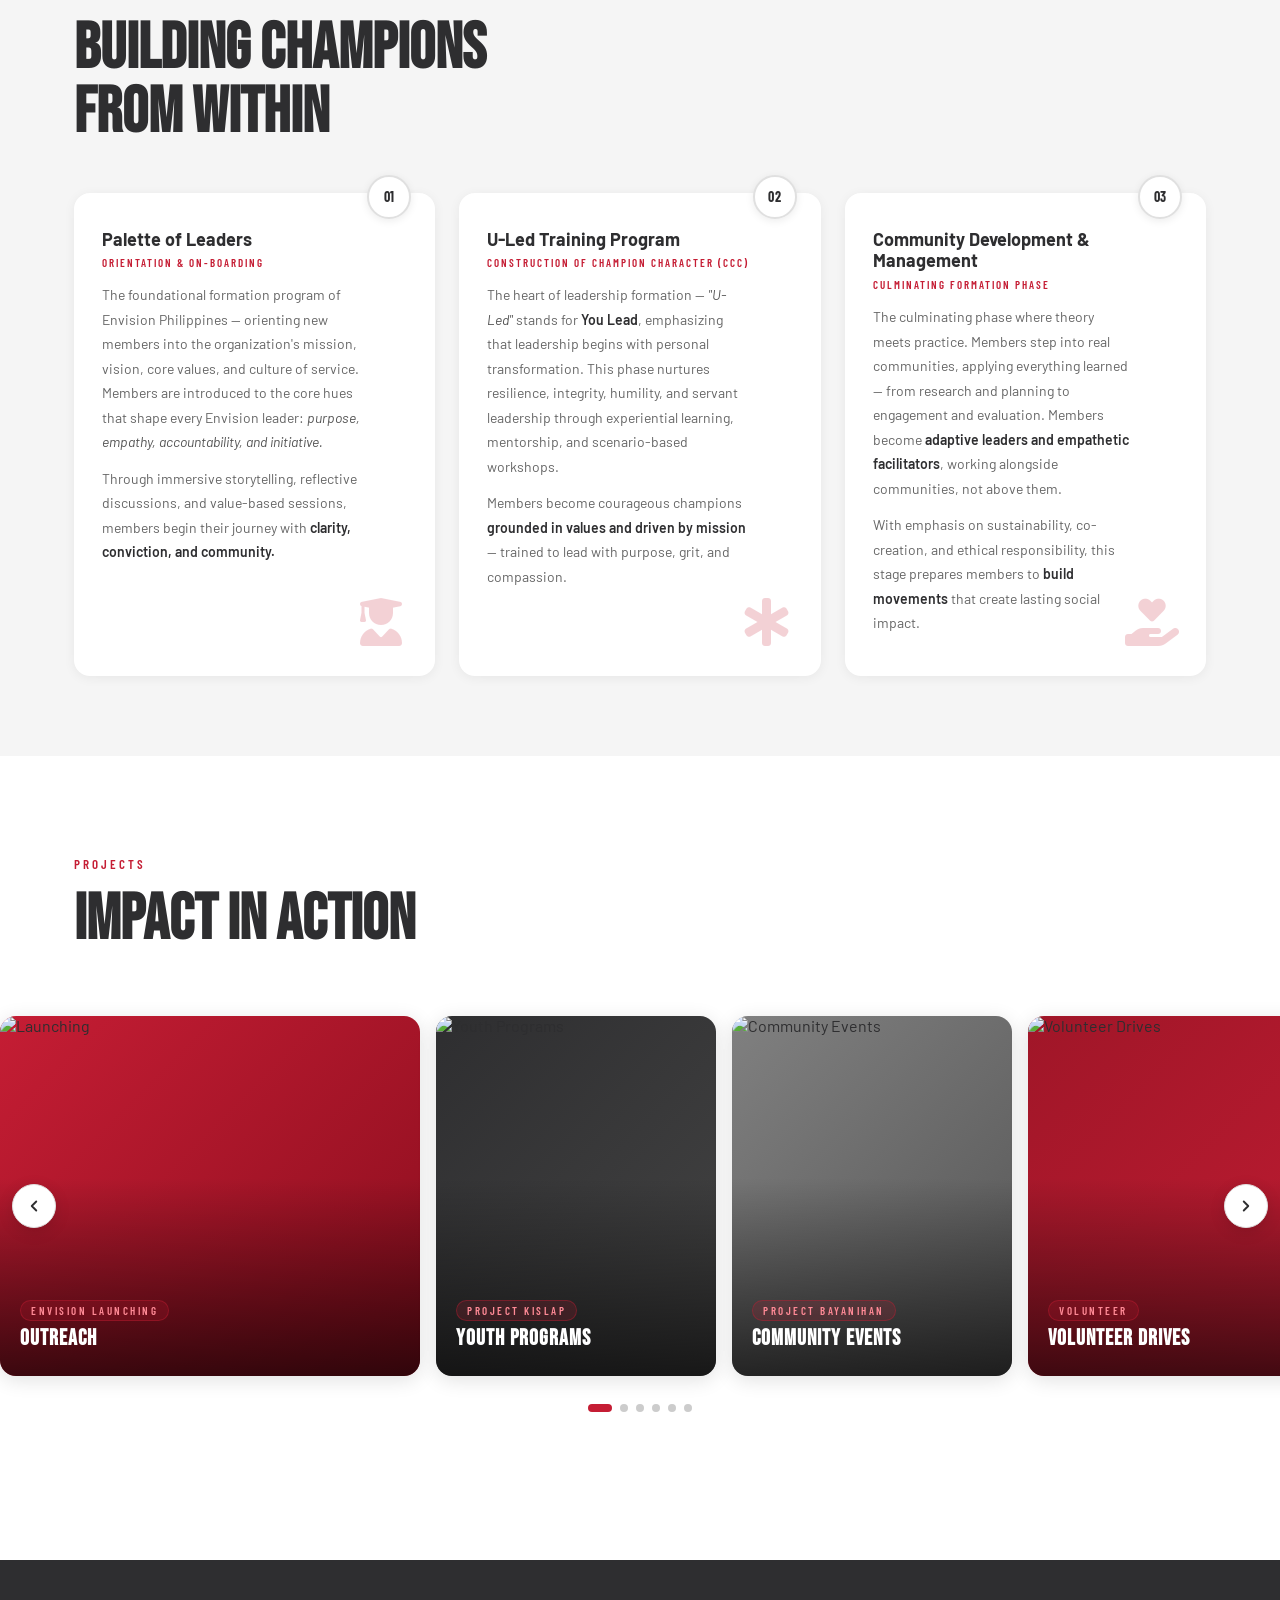
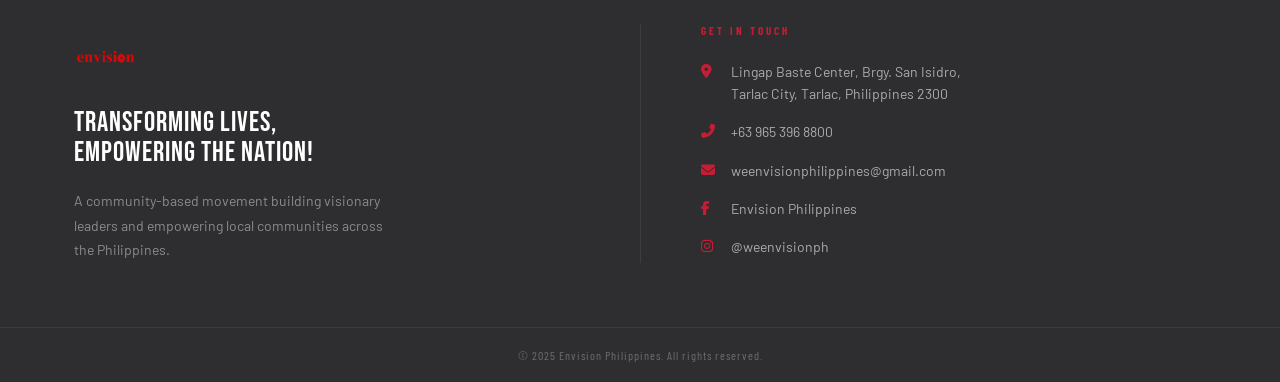
==== commit 6ed88c06: "added changes" ====
--- a/index.html
+++ b/index.html
@@ -4,7 +4,7 @@
 <head>
   <meta charset="UTF-8" />
   <meta name="viewport" content="width=device-width, initial-scale=1.0" />
-  <title>Envision Philippines — Home</title>
+  <title>Envision Philippines</title>
   <link rel="stylesheet" href="css/style.css" />
   <link rel="icon" type="image/x-icon" href="favicon_io/favicon.ico" />
   <link
@@ -105,6 +105,61 @@
     </div>
   </section>
 
+  <section class="prime-framework-section">
+    <div class="container-prime">
+      <div class="prime-header">
+        <div class="prime-badge">
+          <strong>FRAMEWORK</strong>
+        </div>
+        <h2 class="prime-section-title">The PRIME<br>Framework</h2>
+        <p class="prime-intro">Our structured approach to community development — from vision to lasting impact. All phases in one powerful row.</p>
+      </div>
+
+      <div class="prime-horizontal-row">
+        
+        <!-- P - Plan -->
+        <div class="prime-card-compact fade-in">
+          <div class="prime-icon-sm"><i class="fas fa-draw-polygon"></i></div>
+          <h4>Plan</h4>
+          <div class="prime-dots-short"></div>
+          <p>Transform visions into strategic programs rooted in community realities & national frameworks.</p>
+        </div>
+        
+        <!-- R - Respond -->
+        <div class="prime-card-compact fade-in">
+          <div class="prime-icon-sm"><i class="fas fa-hands-helping"></i></div>
+          <h4>Respond</h4>
+          <div class="prime-dots-short"></div>
+          <p>Mobilize volunteers, forge partnerships, bring programs to life through proactive engagement.</p>
+        </div>
+        
+        <!-- I - Inspect -->
+        <div class="prime-card-compact fade-in">
+          <div class="prime-icon-sm"><i class="fas fa-search-location"></i></div>
+          <h4>Inspect</h4>
+          <div class="prime-dots-short"></div>
+          <p>Monitor progress, gather real-time feedback, stay aligned while adapting to community needs.</p>
+        </div>
+        
+        <!-- M - Measure -->
+        <div class="prime-card-compact fade-in">
+          <div class="prime-icon-sm"><i class="fas fa-chart-line"></i></div>
+          <h4>Measure</h4>
+          <div class="prime-dots-short"></div>
+          <p>Evaluate impact through data and feedback, ensuring effective contribution to change.</p>
+        </div>
+        
+        <!-- E - Enhance -->
+        <div class="prime-card-compact fade-in">
+          <div class="prime-icon-sm"><i class="fas fa-sync-alt"></i></div>
+          <h4>Enhance</h4>
+          <div class="prime-dots-short"></div>
+          <p>Refine, scale, and innovate based on learnings — always evolving, always improving.</p>
+        </div>
+      </div>
+    </div>
+  </section>
+
   <section class="creed-section">
     <div class="creed-inner">
       <div class="creed-label">Prime Leaders Creed</div>
--- a/css/style.css
+++ b/css/style.css
@@ -823,14 +823,303 @@
 }
 
 /* ===========================
-   CREED BANNER
+   PRIME FRAMEWORK
    =========================== */
+    .prime-framework-section {
+      background: var(--red-dark);
+      position: relative;
+      overflow: hidden;
+      padding: 80px 0;
+    }
+
+    .prime-framework-section::before {
+      content: 'PRIME';
+      position: absolute;
+      top: 50%;
+      left: 50%;
+      transform: translate(-50%, -50%);
+      font-family: var(--font-display);
+      font-size: clamp(100px, 18vw, 220px);
+      color: rgba(255, 255, 255, 0.04);
+      white-space: nowrap;
+      pointer-events: none;
+      user-select: none;
+      letter-spacing: 16px;
+      line-height: 1;
+    }
+
+    .container-prime {
+      max-width: 1280px;
+      margin: 0 auto;
+      padding: 0 24px;
+      position: relative;
+      z-index: 2;
+    }
+
+    .prime-header {
+      margin-bottom: 48px;
+    }
+
+    .prime-badge {
+      display: inline-flex;
+      align-items: center;
+      gap: 12px;
+      margin-bottom: 16px;
+    }
+
+    .prime-badge strong {
+      font-family: var(--font-cond);
+      font-size: 13px;
+      font-weight: 700;
+      letter-spacing: 4px;
+      text-transform: uppercase;
+      color: rgba(255, 255, 255, 0.5);
+    }
+
+    .prime-section-title {
+      font-family: var(--font-display);
+      font-size: clamp(32px, 5vw, 58px);
+      line-height: 1;
+      color: var(--white);
+      margin-bottom: 12px;
+    }
+
+    .prime-intro {
+      font-size: 15px;
+      font-weight: 300;
+      color: rgba(255, 255, 255, 0.65);
+      max-width: 460px;
+      line-height: 1.6;
+      font-family: var(--font-body);
+    }
+
+    .prime-horizontal-row {
+      display: flex;
+      flex-direction: row;
+      flex-wrap: nowrap;
+      justify-content: center;
+      gap: 20px;
+      width: 100%;
+      overflow: visible;
+    }
+
+    .prime-card-compact {
+      flex: 1 1 0;         
+      min-width: 0;        
+      background: rgba(255, 255, 255, 0.06);
+      backdrop-filter: blur(2px);
+      border-radius: 24px;
+      padding: 20px 14px 24px;
+      transition: all 0.3s ease;
+      border: 1px solid rgba(255, 255, 255, 0.08);
+      box-shadow: 0 8px 18px rgba(0, 0, 0, 0.2);
+      display: flex;
+      flex-direction: column;
+      align-items: flex-start;
+      text-align: left;
+    }
+
+    .prime-card-compact:hover {
+      transform: translateY(-6px);
+      background: rgba(255, 255, 255, 0.1);
+      border-color: rgba(197, 29, 52, 0.5);
+      box-shadow: 0 18px 28px rgba(0, 0, 0, 0.25);
+    }
+
+    .prime-icon-sm {
+      background: var(--red);
+      width: 52px;
+      height: 52px;
+      border-radius: 20px;
+      display: flex;
+      align-items: center;
+      justify-content: center;
+      margin-bottom: 18px;
+      transition: all 0.2s;
+      box-shadow: 0 4px 10px rgba(0, 0, 0, 0.2);
+    }
+
+    .prime-card-compact:hover .prime-icon-sm {
+      background: var(--white);
+    }
+
+    .prime-card-compact:hover .prime-icon-sm i {
+      color: var(--red);
+    }
+
+    .prime-icon-sm i {
+      font-size: 26px;
+      color: var(--white);
+      transition: color 0.2s;
+    }
+
+    .prime-card-compact h4 {
+      font-family: var(--font-display);
+      font-size: 26px;
+      color: var(--white);
+      letter-spacing: 1px;
+      margin: 6px 0 6px;
+      line-height: 1.1;
+    }
+
+    .prime-dots-short {
+      width: 32px;
+      height: 3px;
+      background: var(--red);
+      margin: 10px 0 12px;
+      border-radius: 4px;
+    }
+
+    .prime-card-compact p {
+      font-size: 12px;
+      line-height: 1.55;
+      color: rgba(255, 255, 255, 0.7);
+      margin: 0;
+      font-family: var(--font-body);
+    }
+
+    @media (max-width: 1050px) {
+      .prime-horizontal-row {
+        gap: 14px;
+      }
+      .prime-card-compact {
+        padding: 16px 10px 20px;
+      }
+      .prime-icon-sm {
+        width: 46px;
+        height: 46px;
+      }
+      .prime-icon-sm i {
+        font-size: 22px;
+      }
+      .prime-letter-mini {
+        font-size: 28px;
+      }
+      .prime-card-compact h4 {
+        font-size: 22px;
+      }
+      .prime-card-compact p {
+        font-size: 11px;
+        line-height: 1.5;
+      }
+    }
+
+    @media (max-width: 880px) {
+      .prime-horizontal-row {
+        gap: 10px;
+      }
+      .prime-card-compact {
+        padding: 14px 8px 18px;
+      }
+      .prime-icon-sm {
+        width: 42px;
+        height: 42px;
+        margin-bottom: 12px;
+      }
+      .prime-icon-sm i {
+        font-size: 20px;
+      }
+      .prime-letter-mini {
+        font-size: 24px;
+      }
+      .prime-card-compact h4 {
+        font-size: 20px;
+      }
+      .prime-dots-short {
+        margin: 6px 0 8px;
+      }
+      .prime-card-compact p {
+        font-size: 10px;
+        line-height: 1.45;
+      }
+    }
+
+    @media (max-width: 700px) {
+      .container-prime {
+        padding: 0 16px;
+      }
+      .prime-horizontal-row {
+        gap: 8px;
+      }
+      .prime-card-compact {
+        padding: 12px 6px 16px;
+        border-radius: 18px;
+      }
+      .prime-icon-sm {
+        width: 38px;
+        height: 38px;
+      }
+      .prime-icon-sm i {
+        font-size: 18px;
+      }
+      .prime-letter-mini {
+        font-size: 20px;
+      }
+      .prime-card-compact h4 {
+        font-size: 18px;
+      }
+      .prime-card-compact p {
+        font-size: 9px;
+        line-height: 1.4;
+      }
+      .prime-dots-short {
+        width: 24px;
+        height: 2px;
+      }
+    }
+
+    .fade-in {
+      opacity: 0;
+      transform: translateY(18px);
+      transition: opacity 0.5s ease, transform 0.5s ease;
+    }
+    .fade-in.visible {
+      opacity: 1;
+      transform: translateY(0);
+    }
+
 .creed-section {
-  background: var(--red);
-  padding: 80px 24px;
+  position: relative;
+  padding: 120px 24px 160px;
+  overflow: hidden;
+  background-image: url('../img/creed.png');
+  background-size: cover;
+  background-position: center center;
+  background-attachment: fixed;
+}
+
+/* Dark red overlay so text stays readable */
+.creed-section::before {
+  content: '';
+  position: absolute;
+  inset: 0;
+  background: linear-gradient(
+    to top,
+    transparent 0%,
+    var(--red-dark) 130%
+  );
+  z-index: 1;
+}
+
+.creed-section::after {
+  content: '';
+  position: absolute;
+  bottom: 0;
+  left: 0;
+  right: 0;
+  height: 200px;
+  background: linear-gradient(
+    to bottom,
+    transparent 0%,
+    var(--off-white) 100%
+  );
+  z-index: 2;
+  pointer-events: none;
 }
 
 .creed-inner {
+  position: relative;
+  z-index: 3;
   max-width: 800px;
   margin: 0 auto;
   text-align: center;
@@ -841,17 +1130,32 @@
   font-size: 12px;
   letter-spacing: 4px;
   text-transform: uppercase;
-  color: rgba(255, 255, 255, 0.6);
-  margin-bottom: 24px;
+  color: var(--dark);
+  margin-bottom: 32px;
 }
 
 .creed-section blockquote {
   font-family: var(--font-body);
   font-style: italic;
-  font-size: clamp(20px, 3vw, 28px);
-  line-height: 1.6;
-  color: var(--white);
+  font-size: clamp(18px, 2.5vw, 26px);
+  line-height: 1.8;
+  color: var(--dark);
   font-weight: 300;
+}
+
+@media (max-width: 768px) {
+  .creed-section {
+    background-attachment: scroll;
+    padding-bottom: 140px;
+  }
+
+  .creed-section::after {
+    height: 140px;
+  }
+
+  .creed-section blockquote {
+    font-size: 16px;
+  }
 }
 
 /* ===========================
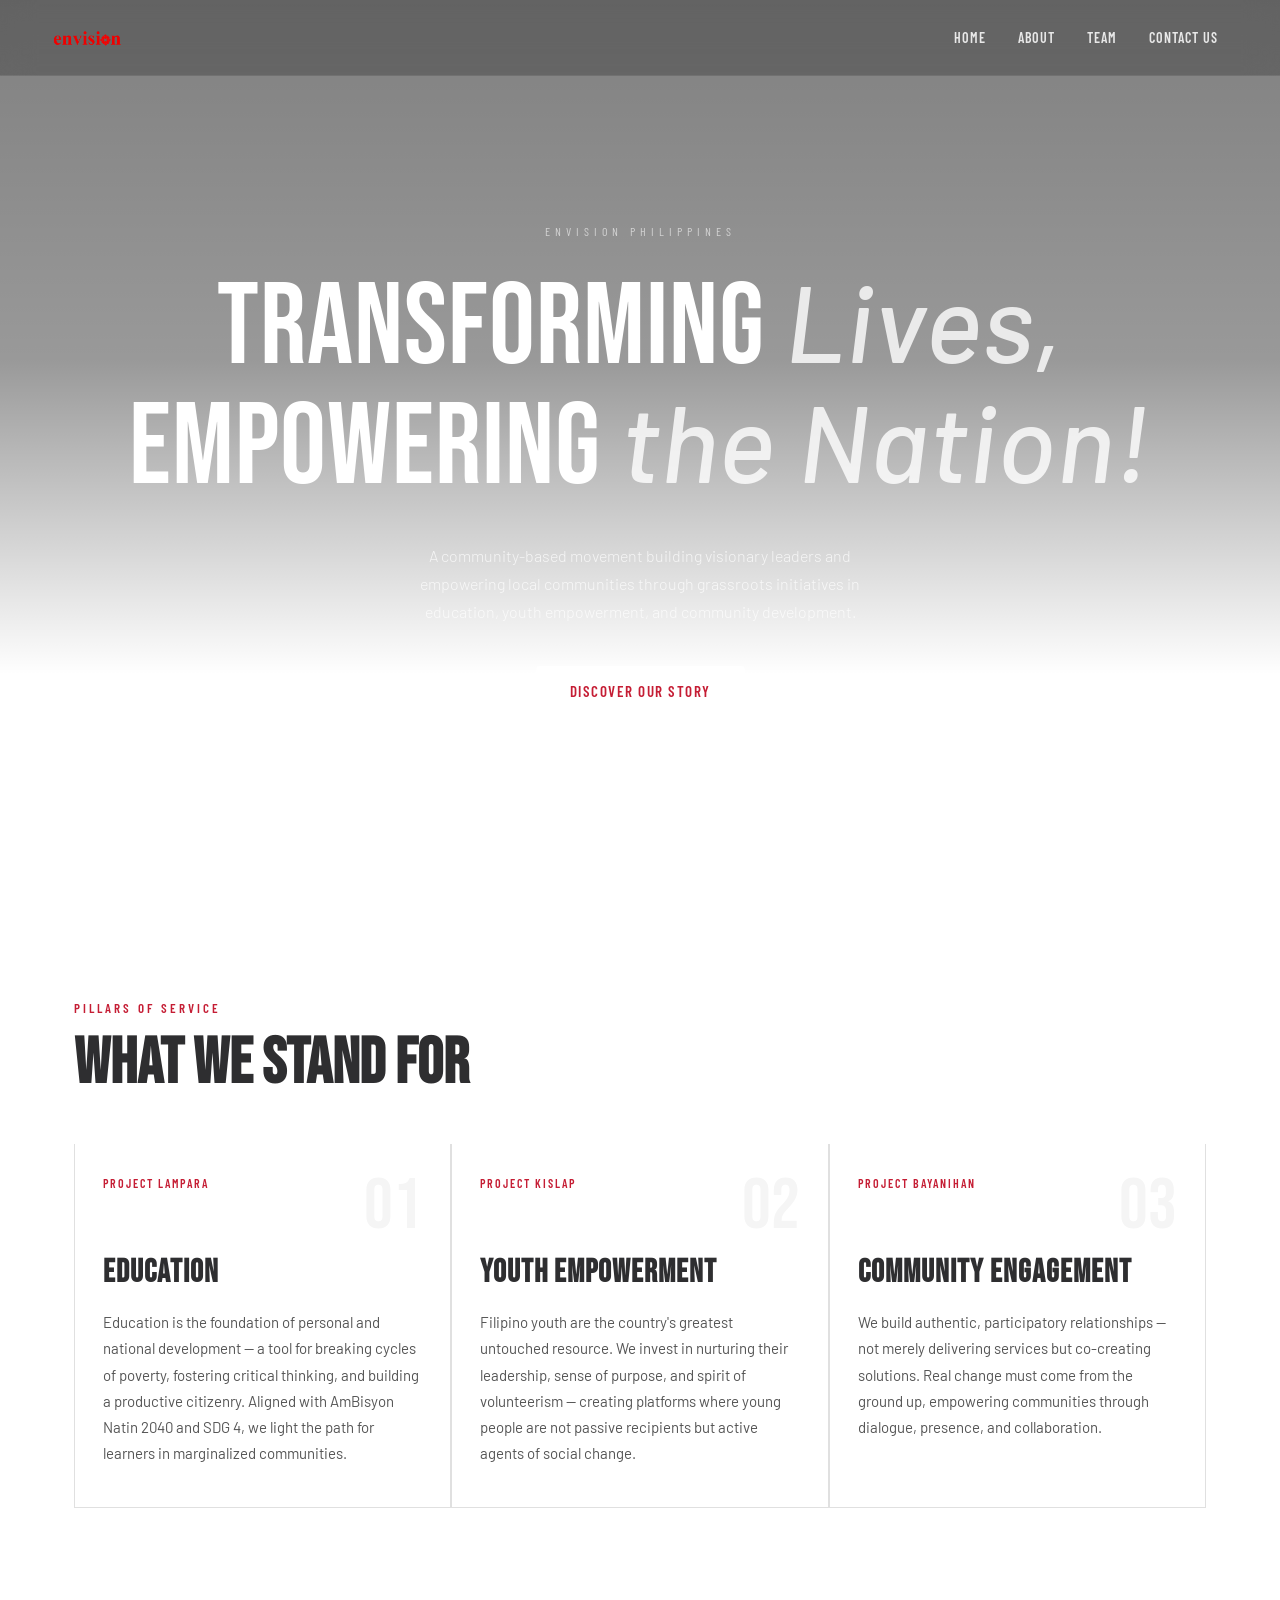
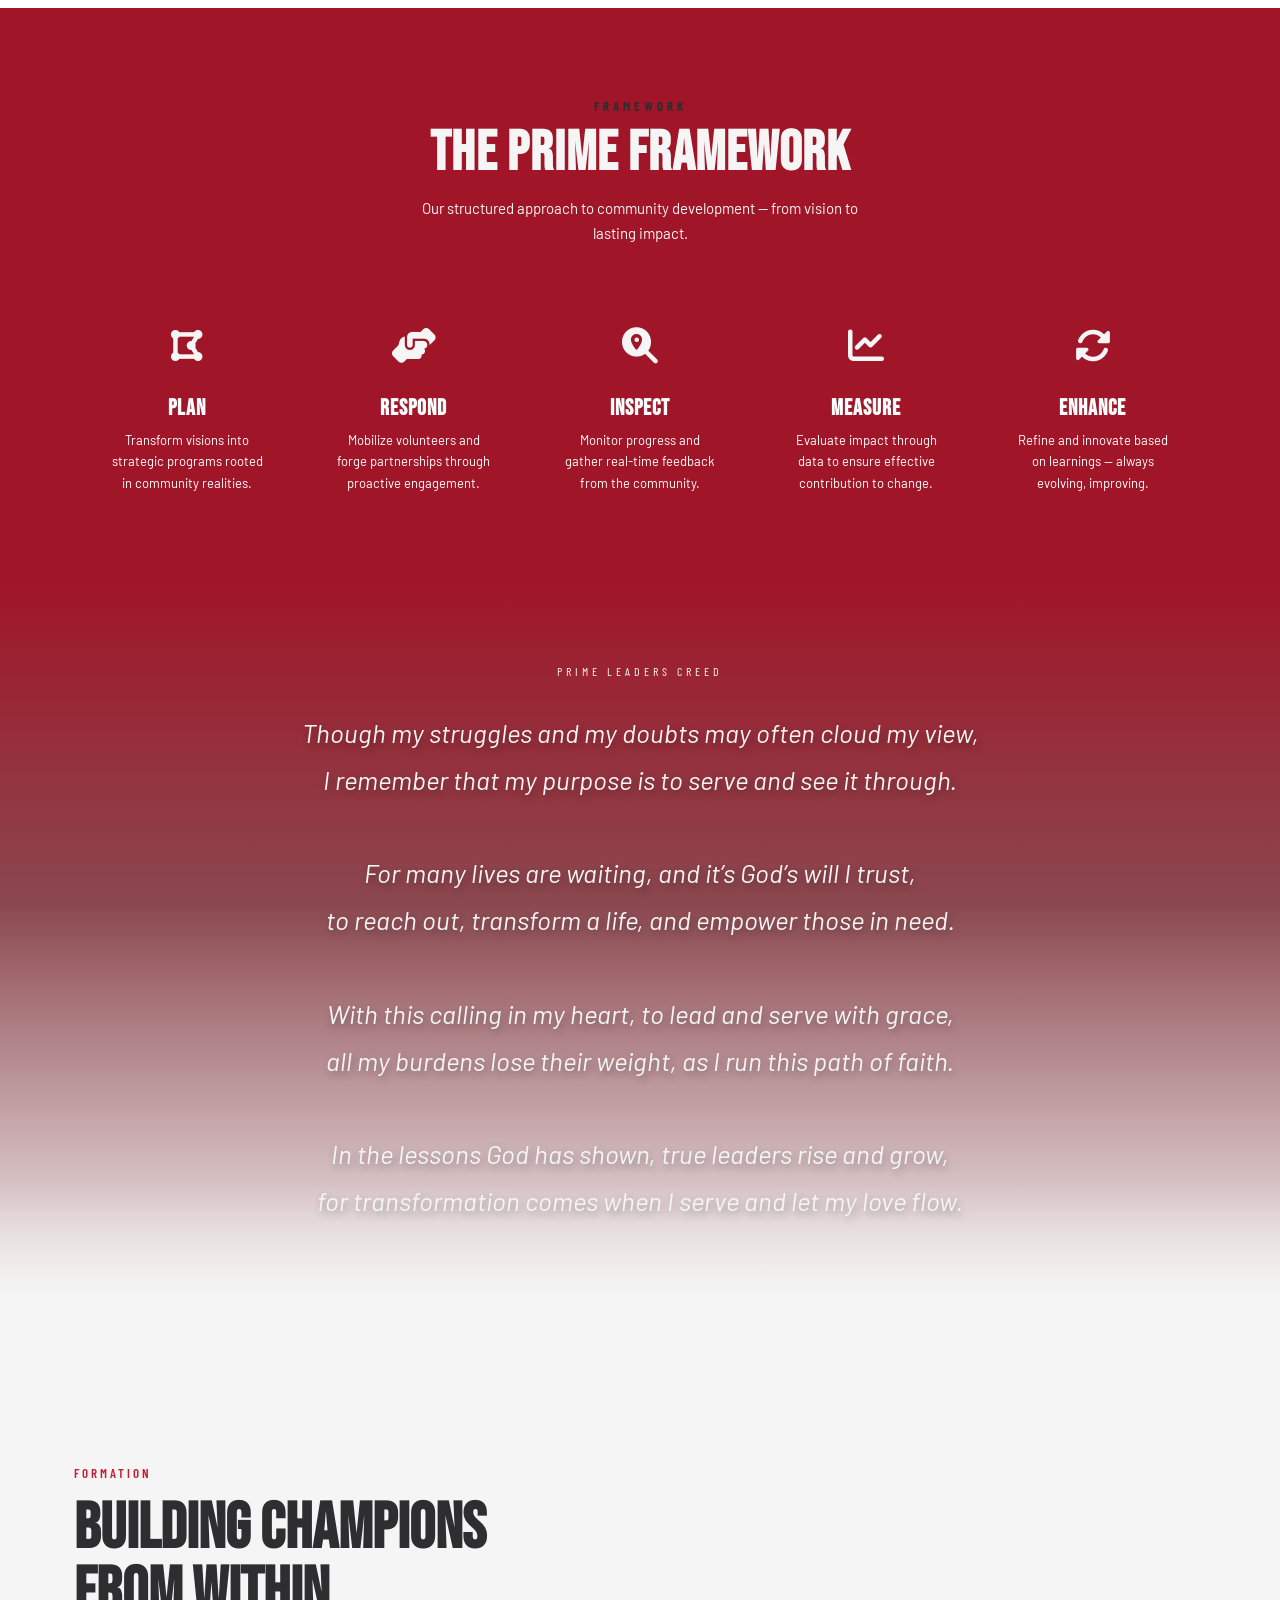
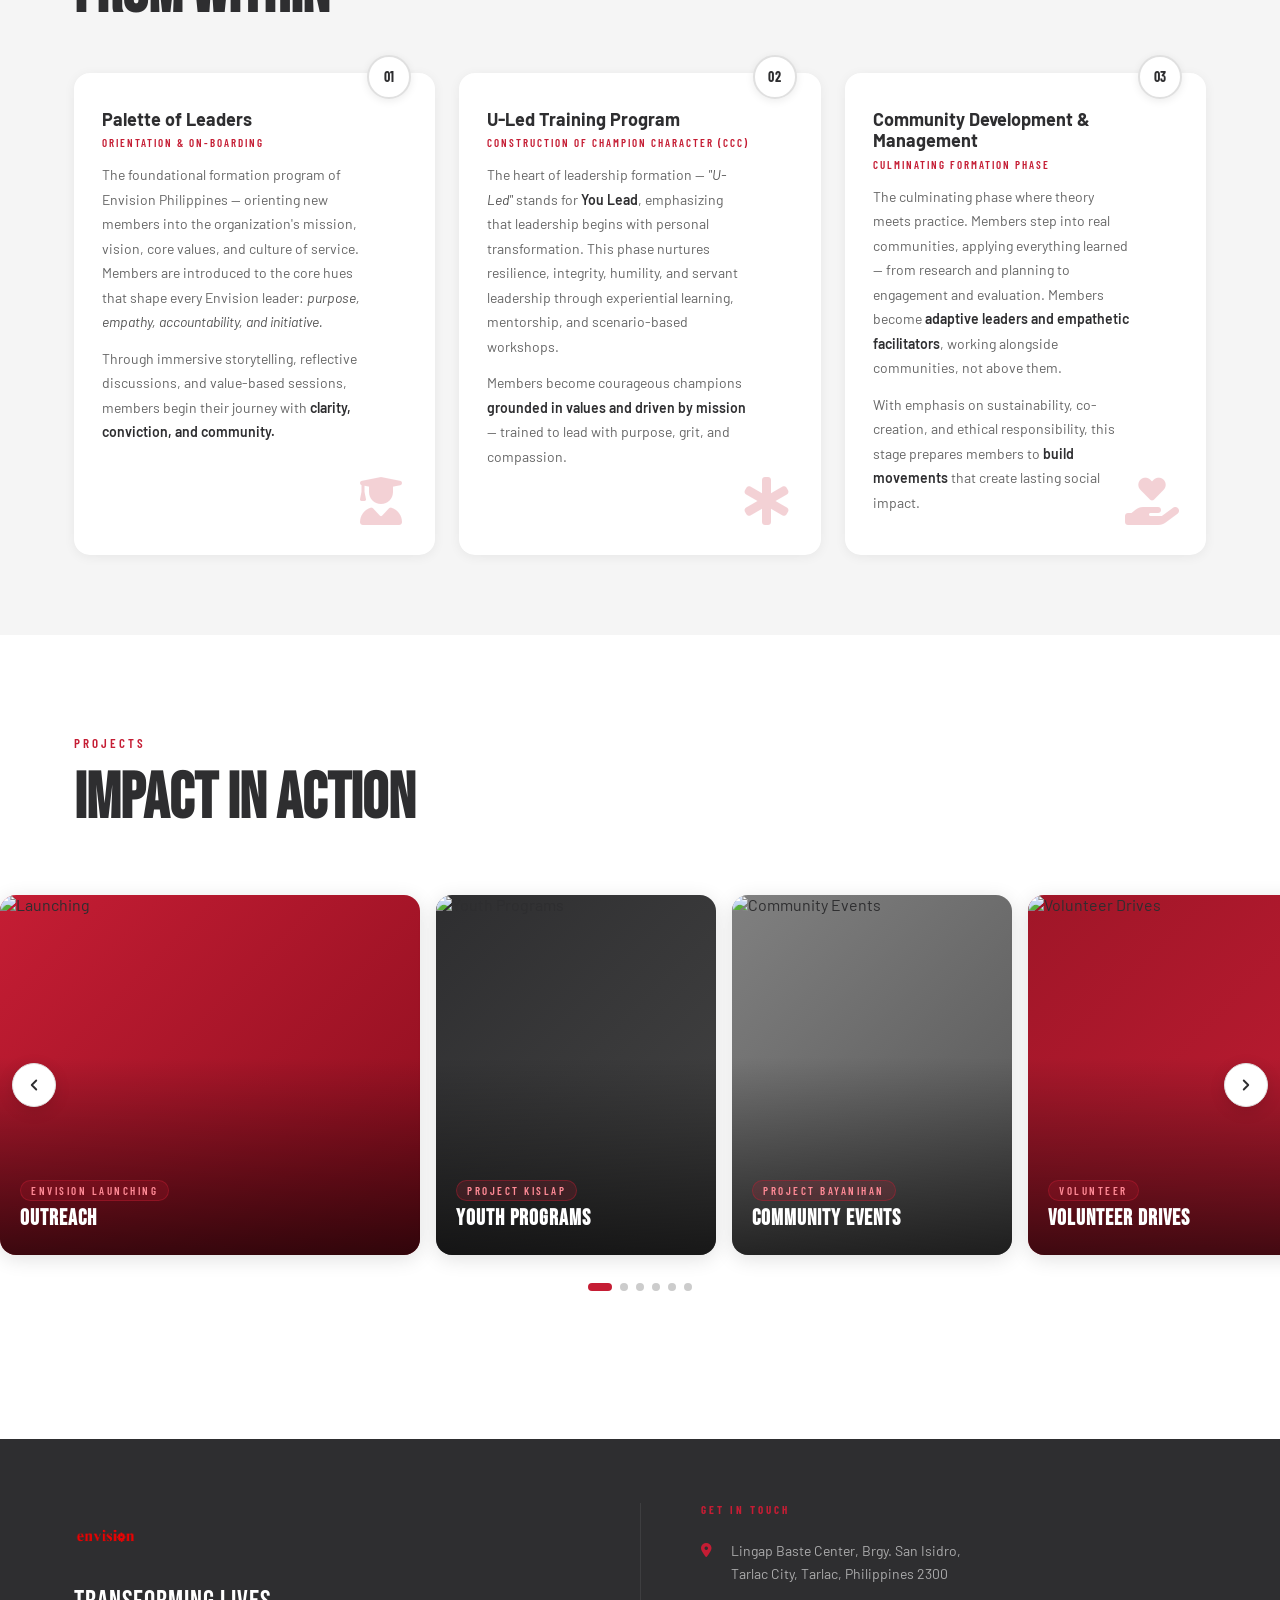
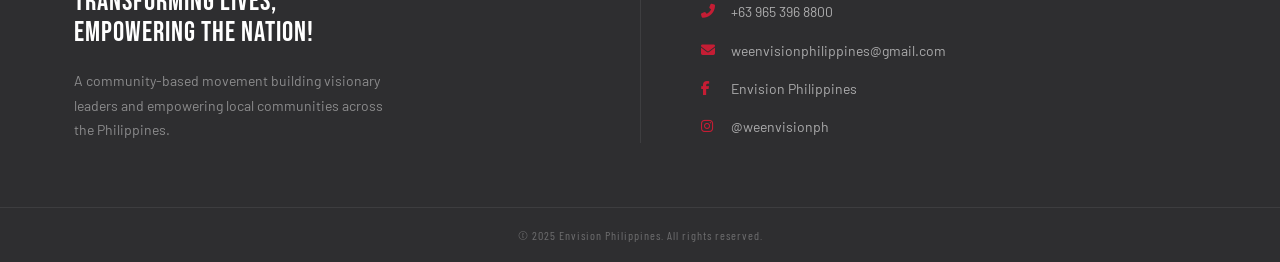
==== commit 45f3a14c: "added details in homepage" ====
--- a/index.html
+++ b/index.html
@@ -104,58 +104,50 @@
       </div>
     </div>
   </section>
-
+  
   <section class="prime-framework-section">
     <div class="container-prime">
+
       <div class="prime-header">
         <div class="prime-badge">
-          <strong>FRAMEWORK</strong>
-        </div>
-        <h2 class="prime-section-title">The PRIME<br>Framework</h2>
-        <p class="prime-intro">Our structured approach to community development — from vision to lasting impact. All phases in one powerful row.</p>
+          <strong>Framework</strong>
+        </div>
+        <h2 class="prime-section-title">The PRIME Framework</h2>
+        <p class="prime-intro">Our structured approach to community development — from vision to lasting impact.</p>
       </div>
 
       <div class="prime-horizontal-row">
-        
-        <!-- P - Plan -->
+
         <div class="prime-card-compact fade-in">
           <div class="prime-icon-sm"><i class="fas fa-draw-polygon"></i></div>
           <h4>Plan</h4>
-          <div class="prime-dots-short"></div>
-          <p>Transform visions into strategic programs rooted in community realities & national frameworks.</p>
-        </div>
-        
-        <!-- R - Respond -->
+          <p>Transform visions into strategic programs rooted in community realities.</p>
+        </div>
+
         <div class="prime-card-compact fade-in">
           <div class="prime-icon-sm"><i class="fas fa-hands-helping"></i></div>
           <h4>Respond</h4>
-          <div class="prime-dots-short"></div>
-          <p>Mobilize volunteers, forge partnerships, bring programs to life through proactive engagement.</p>
-        </div>
-        
-        <!-- I - Inspect -->
+          <p>Mobilize volunteers and forge partnerships through proactive engagement.</p>
+        </div>
+
         <div class="prime-card-compact fade-in">
           <div class="prime-icon-sm"><i class="fas fa-search-location"></i></div>
           <h4>Inspect</h4>
-          <div class="prime-dots-short"></div>
-          <p>Monitor progress, gather real-time feedback, stay aligned while adapting to community needs.</p>
-        </div>
-        
-        <!-- M - Measure -->
+          <p>Monitor progress and gather real-time feedback from the community.</p>
+        </div>
+
         <div class="prime-card-compact fade-in">
           <div class="prime-icon-sm"><i class="fas fa-chart-line"></i></div>
           <h4>Measure</h4>
-          <div class="prime-dots-short"></div>
-          <p>Evaluate impact through data and feedback, ensuring effective contribution to change.</p>
-        </div>
-        
-        <!-- E - Enhance -->
+          <p>Evaluate impact through data to ensure effective contribution to change.</p>
+        </div>
+
         <div class="prime-card-compact fade-in">
           <div class="prime-icon-sm"><i class="fas fa-sync-alt"></i></div>
           <h4>Enhance</h4>
-          <div class="prime-dots-short"></div>
-          <p>Refine, scale, and innovate based on learnings — always evolving, always improving.</p>
-        </div>
+          <p>Refine and innovate based on learnings — always evolving, improving.</p>
+        </div>
+
       </div>
     </div>
   </section>
--- a/css/style.css
+++ b/css/style.css
@@ -825,248 +825,137 @@
 /* ===========================
    PRIME FRAMEWORK
    =========================== */
-    .prime-framework-section {
-      background: var(--red-dark);
-      position: relative;
-      overflow: hidden;
-      padding: 80px 0;
-    }
-
-    .prime-framework-section::before {
-      content: 'PRIME';
-      position: absolute;
-      top: 50%;
-      left: 50%;
-      transform: translate(-50%, -50%);
-      font-family: var(--font-display);
-      font-size: clamp(100px, 18vw, 220px);
-      color: rgba(255, 255, 255, 0.04);
-      white-space: nowrap;
-      pointer-events: none;
-      user-select: none;
-      letter-spacing: 16px;
-      line-height: 1;
-    }
-
-    .container-prime {
-      max-width: 1280px;
-      margin: 0 auto;
-      padding: 0 24px;
-      position: relative;
-      z-index: 2;
-    }
-
-    .prime-header {
-      margin-bottom: 48px;
-    }
-
-    .prime-badge {
-      display: inline-flex;
-      align-items: center;
-      gap: 12px;
-      margin-bottom: 16px;
-    }
-
-    .prime-badge strong {
-      font-family: var(--font-cond);
-      font-size: 13px;
-      font-weight: 700;
-      letter-spacing: 4px;
-      text-transform: uppercase;
-      color: rgba(255, 255, 255, 0.5);
-    }
-
-    .prime-section-title {
-      font-family: var(--font-display);
-      font-size: clamp(32px, 5vw, 58px);
-      line-height: 1;
-      color: var(--white);
-      margin-bottom: 12px;
-    }
-
-    .prime-intro {
-      font-size: 15px;
-      font-weight: 300;
-      color: rgba(255, 255, 255, 0.65);
-      max-width: 460px;
-      line-height: 1.6;
-      font-family: var(--font-body);
-    }
-
-    .prime-horizontal-row {
-      display: flex;
-      flex-direction: row;
-      flex-wrap: nowrap;
-      justify-content: center;
-      gap: 20px;
-      width: 100%;
-      overflow: visible;
-    }
-
-    .prime-card-compact {
-      flex: 1 1 0;         
-      min-width: 0;        
-      background: rgba(255, 255, 255, 0.06);
-      backdrop-filter: blur(2px);
-      border-radius: 24px;
-      padding: 20px 14px 24px;
-      transition: all 0.3s ease;
-      border: 1px solid rgba(255, 255, 255, 0.08);
-      box-shadow: 0 8px 18px rgba(0, 0, 0, 0.2);
-      display: flex;
-      flex-direction: column;
-      align-items: flex-start;
-      text-align: left;
-    }
-
-    .prime-card-compact:hover {
-      transform: translateY(-6px);
-      background: rgba(255, 255, 255, 0.1);
-      border-color: rgba(197, 29, 52, 0.5);
-      box-shadow: 0 18px 28px rgba(0, 0, 0, 0.25);
-    }
-
-    .prime-icon-sm {
-      background: var(--red);
-      width: 52px;
-      height: 52px;
-      border-radius: 20px;
-      display: flex;
-      align-items: center;
-      justify-content: center;
-      margin-bottom: 18px;
-      transition: all 0.2s;
-      box-shadow: 0 4px 10px rgba(0, 0, 0, 0.2);
-    }
-
-    .prime-card-compact:hover .prime-icon-sm {
-      background: var(--white);
-    }
-
-    .prime-card-compact:hover .prime-icon-sm i {
-      color: var(--red);
-    }
-
-    .prime-icon-sm i {
-      font-size: 26px;
-      color: var(--white);
-      transition: color 0.2s;
-    }
-
-    .prime-card-compact h4 {
-      font-family: var(--font-display);
-      font-size: 26px;
-      color: var(--white);
-      letter-spacing: 1px;
-      margin: 6px 0 6px;
-      line-height: 1.1;
-    }
-
-    .prime-dots-short {
-      width: 32px;
-      height: 3px;
-      background: var(--red);
-      margin: 10px 0 12px;
-      border-radius: 4px;
-    }
-
-    .prime-card-compact p {
-      font-size: 12px;
-      line-height: 1.55;
-      color: rgba(255, 255, 255, 0.7);
-      margin: 0;
-      font-family: var(--font-body);
-    }
-
-    @media (max-width: 1050px) {
-      .prime-horizontal-row {
-        gap: 14px;
-      }
-      .prime-card-compact {
-        padding: 16px 10px 20px;
-      }
-      .prime-icon-sm {
-        width: 46px;
-        height: 46px;
-      }
-      .prime-icon-sm i {
-        font-size: 22px;
-      }
-      .prime-letter-mini {
-        font-size: 28px;
-      }
-      .prime-card-compact h4 {
-        font-size: 22px;
-      }
-      .prime-card-compact p {
-        font-size: 11px;
-        line-height: 1.5;
-      }
-    }
-
-    @media (max-width: 880px) {
-      .prime-horizontal-row {
-        gap: 10px;
-      }
-      .prime-card-compact {
-        padding: 14px 8px 18px;
-      }
-      .prime-icon-sm {
-        width: 42px;
-        height: 42px;
-        margin-bottom: 12px;
-      }
-      .prime-icon-sm i {
-        font-size: 20px;
-      }
-      .prime-letter-mini {
-        font-size: 24px;
-      }
-      .prime-card-compact h4 {
-        font-size: 20px;
-      }
-      .prime-dots-short {
-        margin: 6px 0 8px;
-      }
-      .prime-card-compact p {
-        font-size: 10px;
-        line-height: 1.45;
-      }
-    }
-
-    @media (max-width: 700px) {
-      .container-prime {
-        padding: 0 16px;
-      }
-      .prime-horizontal-row {
-        gap: 8px;
-      }
-      .prime-card-compact {
-        padding: 12px 6px 16px;
-        border-radius: 18px;
-      }
-      .prime-icon-sm {
-        width: 38px;
-        height: 38px;
-      }
-      .prime-icon-sm i {
-        font-size: 18px;
-      }
-      .prime-letter-mini {
-        font-size: 20px;
-      }
-      .prime-card-compact h4 {
-        font-size: 18px;
-      }
-      .prime-card-compact p {
-        font-size: 9px;
-        line-height: 1.4;
-      }
-      .prime-dots-short {
-        width: 24px;
-        height: 2px;
-      }
-    }
+  
+.prime-framework-section {
+  background: var(--red-dark);
+  position: relative;
+  padding: 90px 0;
+}
+
+.container-prime {
+  max-width: var(--container-width);
+  margin: 0 auto;
+  padding: 0 24px;
+}
+
+.prime-header {
+  text-align: center;
+  margin-bottom: 62px;
+}
+
+.prime-badge strong {
+  font-family: var(--font-cond);
+  font-size: 13px;
+  font-weight: 700;
+  letter-spacing: 4px;
+  text-transform: uppercase;
+  color: var(--dark);
+  display: block;
+  margin-bottom: 12px;
+}
+
+.prime-section-title {
+  font-family: var(--font-display);
+  font-size: clamp(32px, 5vw, 56px);
+  line-height: 1;
+  color: var(--off-white);
+  margin-bottom: 14px;
+  letter-spacing: 1px;
+}
+
+.prime-intro {
+  font-size: 15px;
+  font-weight: 400;
+  color: var(--off-white);
+  max-width: 440px;
+  line-height: 1.7;
+  font-family: var(--font-body);
+  margin: 0 auto;
+}
+
+.prime-horizontal-row {
+  display: flex;
+  flex-direction: row;
+  justify-content: center;
+  align-items: flex-start;
+  gap: 0;
+}
+
+.prime-card-compact {
+  flex: 1;
+  display: flex;
+  flex-direction: column;
+  align-items: center;
+  text-align: center;
+  padding: 0 18px;
+  position: relative;
+}
+
+.prime-icon-sm {
+  width: 74px;
+  height: 74px;
+  display: flex;
+  align-items: center;
+  justify-content: center;
+  margin-bottom: 15px;
+}
+
+.prime-icon-sm i {
+  font-size: 36px;
+  color: var(--off-white);
+  transition: transform 0.3s ease;
+}
+
+.prime-card-compact:hover .prime-icon-sm i {
+  transform: scale(1.15);
+}
+
+.prime-card-compact h4 {
+  font-family: var(--font-display);
+  font-size: 22px;
+  color: var(--white);
+  letter-spacing: 1px;
+  margin-bottom: 10px;
+  line-height: 1;
+}
+
+.prime-card-compact p {
+  font-size: 13px;
+  line-height: 1.65;
+  color: var(--white);
+  margin: 0;
+  font-family: var(--font-body);
+  max-width: 160px;
+}
+
+.prime-dots-short { display: none; }
+
+/* ---- Responsive ---- */
+@media (max-width: 768px) {
+  .prime-horizontal-row {
+    flex-wrap: wrap;
+    gap: 40px 0;
+  }
+
+  .prime-card-compact {
+    flex: 0 0 50%;
+    padding: 0 20px;
+  }
+
+  .prime-card-compact + .prime-card-compact::before {
+    display: none;
+  }
+}
+
+@media (max-width: 480px) {
+  .prime-card-compact {
+    flex: 0 0 100%;
+  }
+
+  .prime-icon-sm i {
+    font-size: 32px;
+  }
+}
 
     .fade-in {
       opacity: 0;
@@ -1080,7 +969,7 @@
 
 .creed-section {
   position: relative;
-  padding: 120px 24px 160px;
+  padding: 80px 24px 160px;
   overflow: hidden;
   background-image: url('../img/creed.png');
   background-size: cover;
@@ -1088,15 +977,16 @@
   background-attachment: fixed;
 }
 
-/* Dark red overlay so text stays readable */
 .creed-section::before {
   content: '';
   position: absolute;
   inset: 0;
   background: linear-gradient(
-    to top,
-    transparent 0%,
-    var(--red-dark) 130%
+    to bottom,
+    var(--red-dark) 0%,       
+    rgba(100, 10, 20, 0.75) 40%, 
+    rgba(100, 10, 20, 0.6) 50%,
+    var(--off-white) 90%    
   );
   z-index: 1;
 }
@@ -1111,7 +1001,7 @@
   background: linear-gradient(
     to bottom,
     transparent 0%,
-    var(--off-white) 100%
+    var(--off-white) 90%
   );
   z-index: 2;
   pointer-events: none;
@@ -1130,7 +1020,7 @@
   font-size: 12px;
   letter-spacing: 4px;
   text-transform: uppercase;
-  color: var(--dark);
+  color: var(--off-white);
   margin-bottom: 32px;
 }
 
@@ -1139,8 +1029,9 @@
   font-style: italic;
   font-size: clamp(18px, 2.5vw, 26px);
   line-height: 1.8;
-  color: var(--dark);
-  font-weight: 300;
+  color: var(--off-white);
+  text-shadow: 2px 4px 8px rgba(0, 0, 0, 0.3);
+  font-weight: 400;
 }
 
 @media (max-width: 768px) {
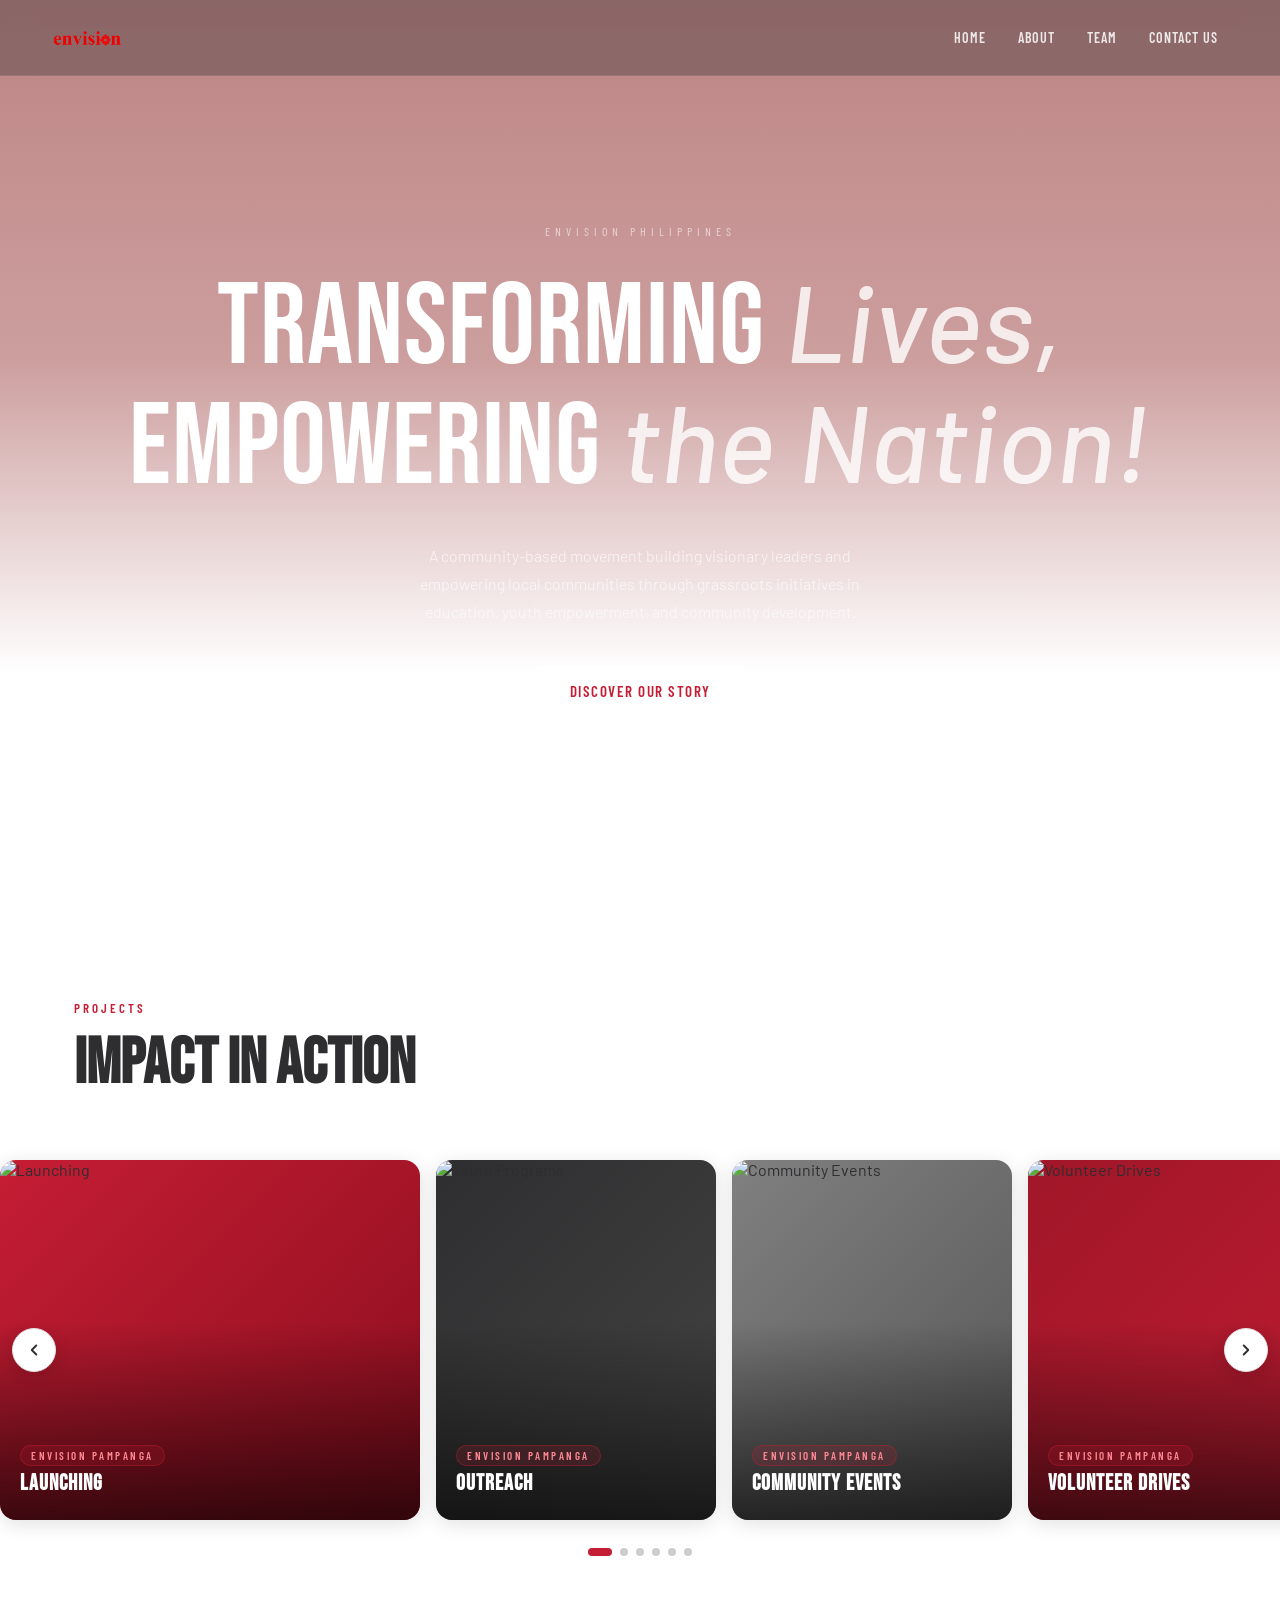
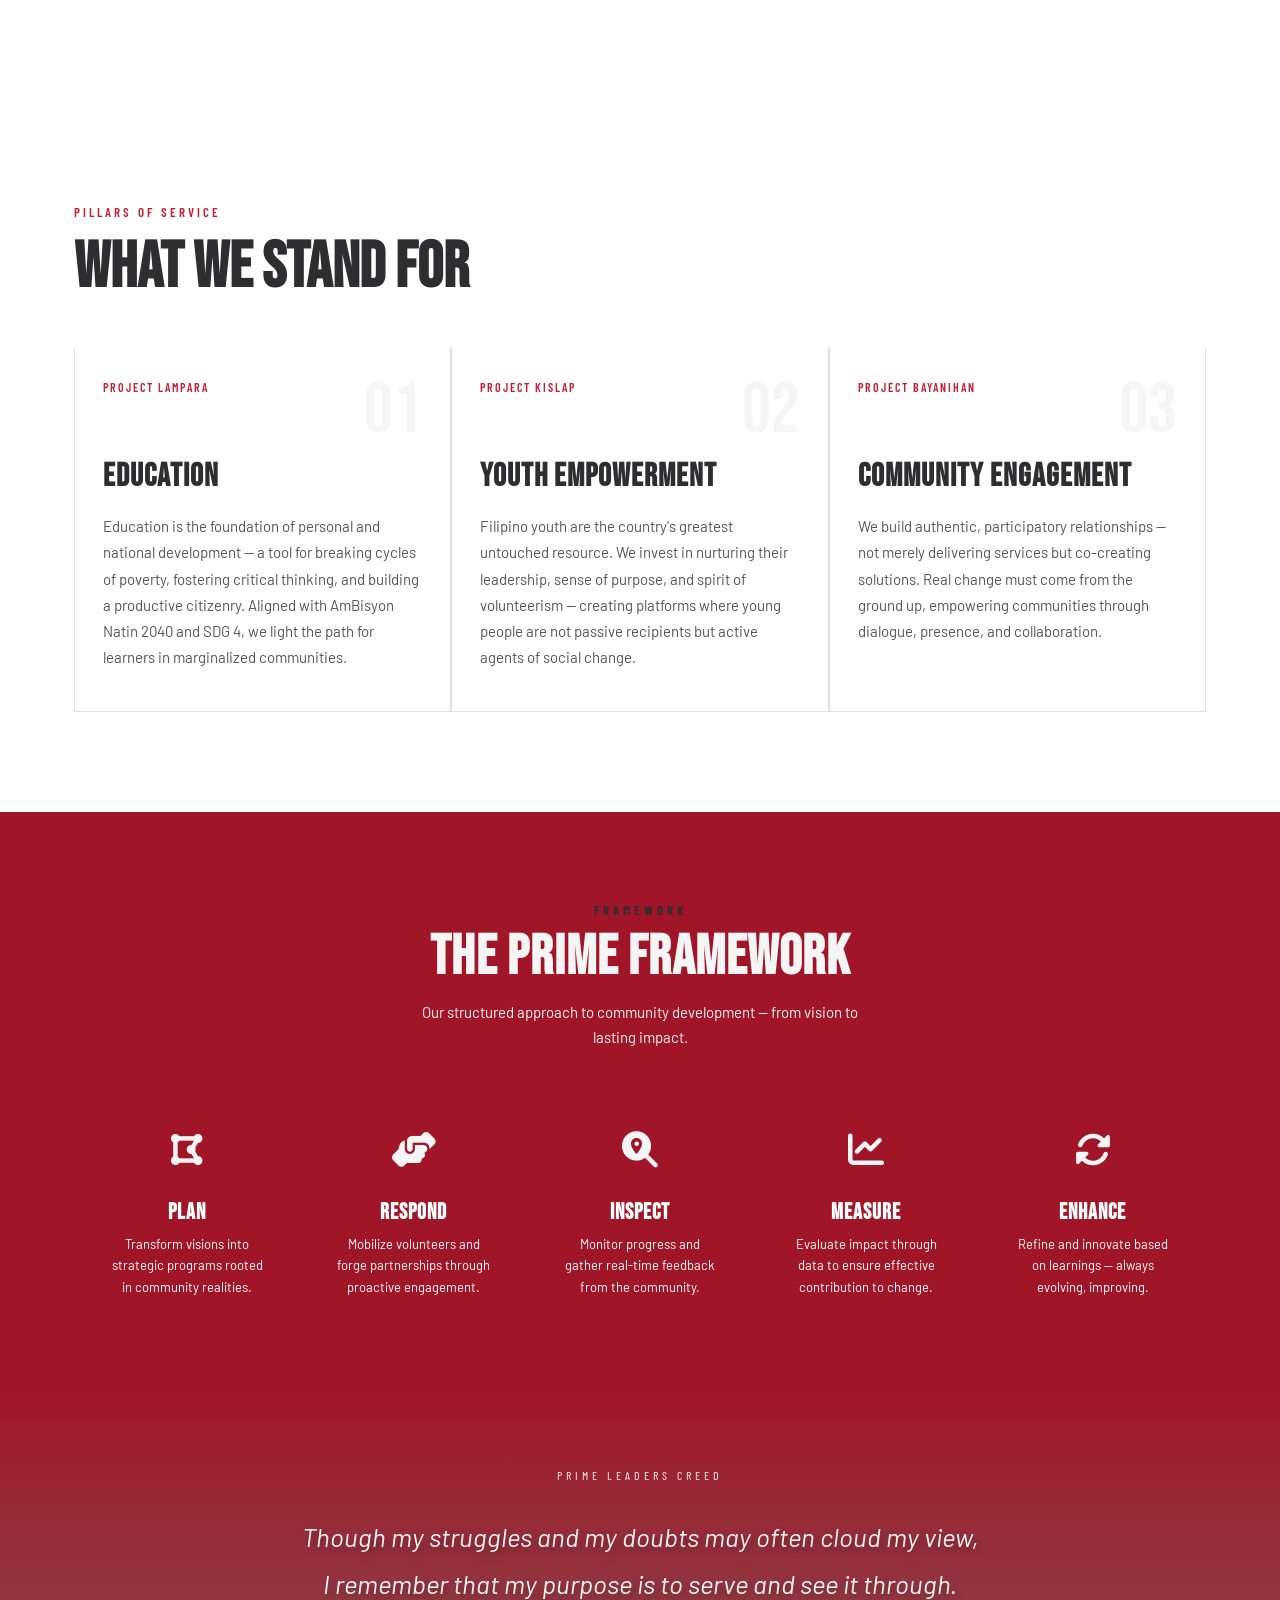
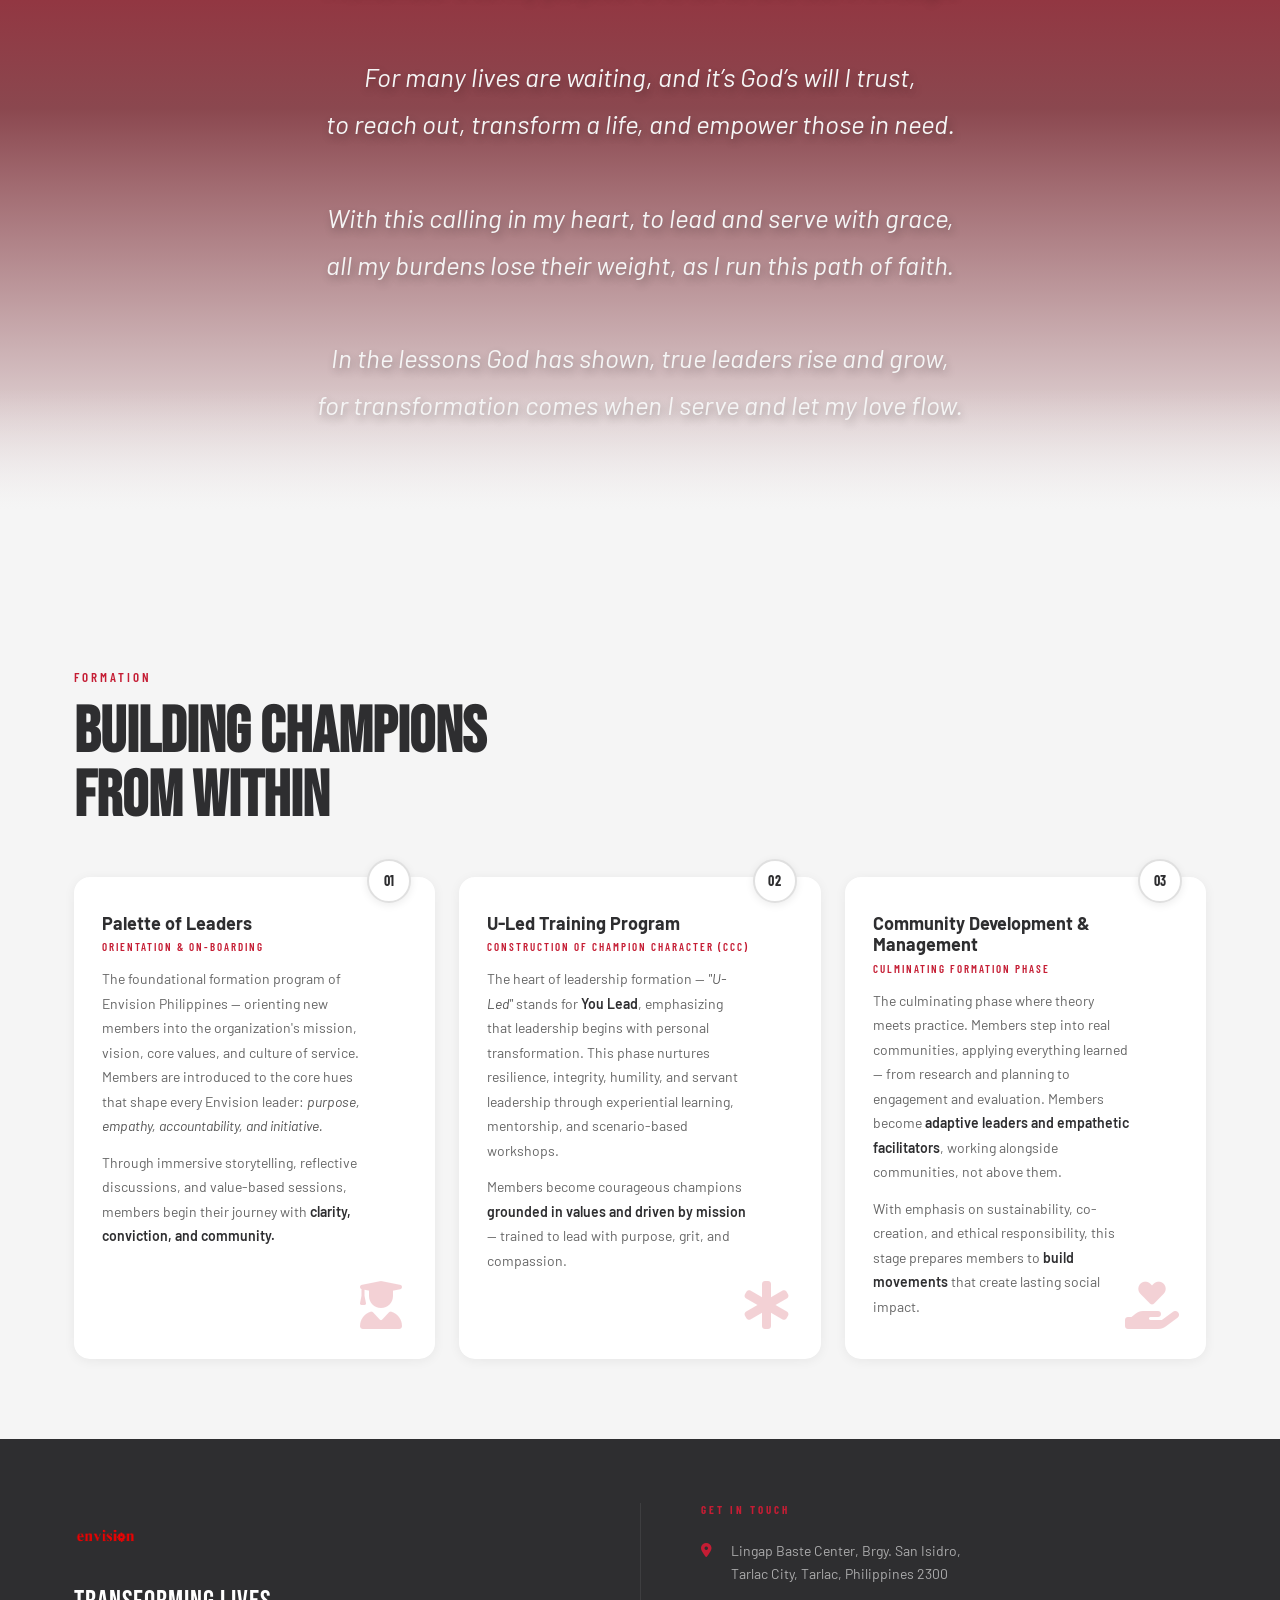
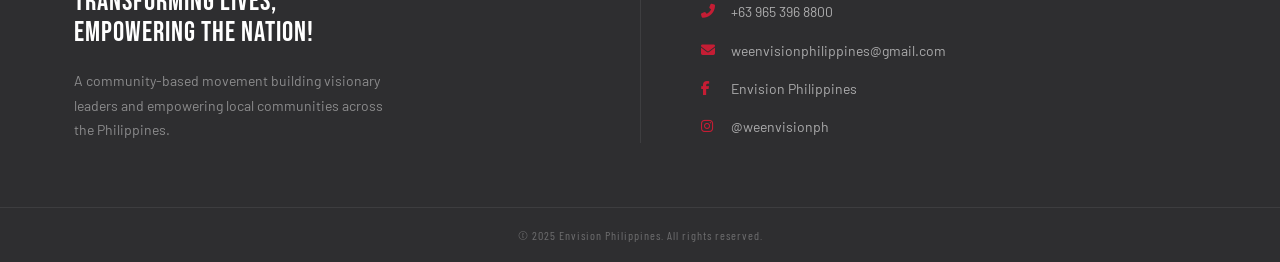
==== commit d0b1fc8b: "changed format" ====
--- a/index.html
+++ b/index.html
@@ -62,206 +62,7 @@
     </div>
   </section>
 
-
-  <section id="pillars" class="pillars section">
-    <div class="container">
-      <div class="section-label">Pillars of Service</div>
-      <h2 class="section-title">What We Stand For</h2>
-      <div class="pillars-grid">
-
-        <div class="pillar">
-          <div class="pillar-header">
-            <span class="pillar-tag">Project Lampara</span>
-            <span class="pillar-num">01</span>
-          </div>
-          <h3>Education</h3>
-          <p>Education is the foundation of personal and national development — a tool for breaking cycles of poverty,
-            fostering critical thinking, and building a productive citizenry. Aligned with AmBisyon Natin 2040 and SDG
-            4, we light the path for learners in marginalized communities.</p>
-        </div>
-
-        <div class="pillar">
-          <div class="pillar-header">
-            <span class="pillar-tag">Project Kislap</span>
-            <span class="pillar-num">02</span>
-          </div>
-          <h3>Youth Empowerment</h3>
-          <p>Filipino youth are the country's greatest untouched resource. We invest in nurturing their leadership,
-            sense of purpose, and spirit of volunteerism — creating platforms where young people are not passive
-            recipients but active agents of social change.</p>
-        </div>
-
-        <div class="pillar">
-          <div class="pillar-header">
-            <span class="pillar-tag">Project Bayanihan</span>
-            <span class="pillar-num">03</span>
-          </div>
-          <h3>Community Engagement</h3>
-          <p>We build authentic, participatory relationships — not merely delivering services but co-creating solutions.
-            Real change must come from the ground up, empowering communities through dialogue, presence, and
-            collaboration.</p>
-        </div>
-      </div>
-    </div>
-  </section>
   
-  <section class="prime-framework-section">
-    <div class="container-prime">
-
-      <div class="prime-header">
-        <div class="prime-badge">
-          <strong>Framework</strong>
-        </div>
-        <h2 class="prime-section-title">The PRIME Framework</h2>
-        <p class="prime-intro">Our structured approach to community development — from vision to lasting impact.</p>
-      </div>
-
-      <div class="prime-horizontal-row">
-
-        <div class="prime-card-compact fade-in">
-          <div class="prime-icon-sm"><i class="fas fa-draw-polygon"></i></div>
-          <h4>Plan</h4>
-          <p>Transform visions into strategic programs rooted in community realities.</p>
-        </div>
-
-        <div class="prime-card-compact fade-in">
-          <div class="prime-icon-sm"><i class="fas fa-hands-helping"></i></div>
-          <h4>Respond</h4>
-          <p>Mobilize volunteers and forge partnerships through proactive engagement.</p>
-        </div>
-
-        <div class="prime-card-compact fade-in">
-          <div class="prime-icon-sm"><i class="fas fa-search-location"></i></div>
-          <h4>Inspect</h4>
-          <p>Monitor progress and gather real-time feedback from the community.</p>
-        </div>
-
-        <div class="prime-card-compact fade-in">
-          <div class="prime-icon-sm"><i class="fas fa-chart-line"></i></div>
-          <h4>Measure</h4>
-          <p>Evaluate impact through data to ensure effective contribution to change.</p>
-        </div>
-
-        <div class="prime-card-compact fade-in">
-          <div class="prime-icon-sm"><i class="fas fa-sync-alt"></i></div>
-          <h4>Enhance</h4>
-          <p>Refine and innovate based on learnings — always evolving, improving.</p>
-        </div>
-
-      </div>
-    </div>
-  </section>
-
-  <section class="creed-section">
-    <div class="creed-inner">
-      <div class="creed-label">Prime Leaders Creed</div>
-      <blockquote>
-        Though my struggles and my doubts may often cloud my view,<br>
-        I remember that my purpose is to serve and see it through.<br><br>
-
-        For many lives are waiting, and it’s God’s will I trust,<br>
-        to reach out, transform a life, and empower those in need.<br><br>
-
-        With this calling in my heart, to lead and serve with grace,<br>
-        all my burdens lose their weight, as I run this path of faith.<br><br>
-
-        In the lessons God has shown, true leaders rise and grow,<br>
-        for transformation comes when I serve and let my love flow.
-      </blockquote>
-    </div>
-  </section>
-
-  <section id="formation" class="formation section">
-    <div class="container">
-      <div class="section-label">Formation</div>
-      <h2 class="section-title">Building Champions<br>From Within</h2>
-
-      <div class="formation-grid">
-
-        <!-- Phase A -->
-        <div class="formation-card fade-in">
-          <!-- Number badge -->
-          <div class="formation-phase">01</div>
-
-          <div class="formation-card-header">
-            <span class="formation-tag">Palette of Leaders</span>
-            <span class="formation-subtag">Orientation & On-Boarding</span>
-          </div>
-
-          <div class="formation-body">
-            <p>
-              The foundational formation program of Envision Philippines — orienting new members into the organization's
-              mission, vision, core values, and culture of service. Members are introduced to the core hues that shape
-              every Envision leader: <em>purpose, empathy, accountability, and initiative.</em>
-            </p>
-            <p>
-              Through immersive storytelling, reflective discussions, and value-based sessions, members begin their
-              journey with <strong>clarity, conviction, and community.</strong>
-            </p>
-          </div>
-
-          <div class="formation-icon">
-            <i class="fas fa-user-graduate"></i>
-          </div>
-        </div>
-
-        <!-- Phase B -->
-        <div class="formation-card fade-in">
-          <div class="formation-phase">02</div>
-
-          <div class="formation-card-header">
-            <span class="formation-tag">U-Led Training Program</span>
-            <span class="formation-subtag">Construction of Champion Character (CCC)</span>
-          </div>
-
-          <div class="formation-body">
-            <p>
-              The heart of leadership formation — <em>"U-Led"</em> stands for <strong>You Lead</strong>, emphasizing
-              that leadership begins with personal transformation. This phase nurtures resilience, integrity, humility,
-              and servant leadership through experiential learning, mentorship, and scenario-based workshops.
-            </p>
-            <p>
-              Members become courageous champions <strong>grounded in values and driven by mission</strong> — trained to
-              lead with purpose, grit, and compassion.
-            </p>
-          </div>
-
-          <div class="formation-icon">
-            <i class="fas fa-star-of-life"></i>
-          </div>
-        </div>
-
-        <!-- Phase C -->
-        <div class="formation-card fade-in">
-          <div class="formation-phase">03</div>
-
-          <div class="formation-card-header">
-            <span class="formation-tag">Community Development &amp; Management</span>
-            <span class="formation-subtag">Culminating Formation Phase</span>
-          </div>
-
-          <div class="formation-body">
-            <p>
-              The culminating phase where theory meets practice. Members step into real communities, applying everything
-              learned — from research and planning to engagement and evaluation. Members become <strong>adaptive leaders
-                and empathetic facilitators</strong>, working alongside communities, not above them.
-            </p>
-            <p>
-              With emphasis on sustainability, co-creation, and ethical responsibility, this stage prepares members to
-              <strong>build movements</strong> that create lasting social impact.
-            </p>
-          </div>
-
-          <div class="formation-icon">
-            <i class="fas fa-hand-holding-heart"></i>
-          </div>
-        </div>
-
-      </div><!-- /.formation-grid -->
-    </div>
-  </section>
-
-
   <section id="projects" class="projects section">
     <div class="container">
       <div class="section-label">Projects</div>
@@ -291,23 +92,23 @@
         <div class="project-slide project-slide--wide">
           <img src="img/projects/project1.jpg" alt="Launching" loading="lazy" />
           <div class="slide-overlay">
-            <span class="slide-tag">Envision Launching</span>
-            <h4>Outreach</h4>
+            <span class="slide-tag">Envision Pampanga</span>
+            <h4>Launching</h4>
           </div>
         </div>
 
         <div class="project-slide">
           <img src="img/projects/project2.jpg" alt="Youth Programs" loading="lazy" />
           <div class="slide-overlay">
-            <span class="slide-tag">Project Kislap</span>
-            <h4>Youth Programs</h4>
+            <span class="slide-tag">Envision Pampanga</span>
+            <h4>Outreach</h4>
           </div>
         </div>
 
         <div class="project-slide">
           <img src="img/projects/project3.jpg" alt="Community Events" loading="lazy" />
           <div class="slide-overlay">
-            <span class="slide-tag">Project Bayanihan</span>
+            <span class="slide-tag">Envision Pampanga</span>
             <h4>Community Events</h4>
           </div>
         </div>
@@ -315,7 +116,7 @@
         <div class="project-slide project-slide--wide">
           <img src="img/projects/project4.jpg" alt="Volunteer Drives" loading="lazy" />
           <div class="slide-overlay">
-            <span class="slide-tag">Volunteer</span>
+            <span class="slide-tag">Envision Pampanga</span>
             <h4>Volunteer Drives</h4>
           </div>
         </div>
@@ -323,27 +124,221 @@
         <div class="project-slide">
           <img src="img/projects/project5.jpg" alt="Livelihood Support" loading="lazy" />
           <div class="slide-overlay">
-            <span class="slide-tag">Livelihood</span>
-            <h4>Livelihood Support</h4>
+            <span class="slide-tag">Envision Pampanga</span>
+            <h4>Livelihood</h4>
           </div>
         </div>
 
         <div class="project-slide">
           <img src="img/projects/project6.CR3" alt="Leadership Training" loading="lazy" />
           <div class="slide-overlay">
-            <span class="slide-tag">Training</span>
+            <span class="slide-tag">Envision Pampanga</span>
             <h4>Leadership Training</h4>
           </div>
         </div>
-
-      </div><!-- /.projects-track -->
-
-      <!-- Dot indicators -->
+      </div>
       <div class="carousel-dots" id="carouselDots"></div>
-
-    </div><!-- /.projects-carousel-wrap -->
-  </section>
-
+    </div>
+  </section>
+
+
+  <section id="pillars" class="pillars section">
+    <div class="container">
+      <div class="section-label">Pillars of Service</div>
+      <h2 class="section-title">What We Stand For</h2>
+      <div class="pillars-grid">
+
+        <div class="pillar">
+          <div class="pillar-header">
+            <span class="pillar-tag">Project Lampara</span>
+            <span class="pillar-num">01</span>
+          </div>
+          <h3>Education</h3>
+          <p>Education is the foundation of personal and national development — a tool for breaking cycles of poverty,
+            fostering critical thinking, and building a productive citizenry. Aligned with AmBisyon Natin 2040 and SDG
+            4, we light the path for learners in marginalized communities.</p>
+        </div>
+
+        <div class="pillar">
+          <div class="pillar-header">
+            <span class="pillar-tag">Project Kislap</span>
+            <span class="pillar-num">02</span>
+          </div>
+          <h3>Youth Empowerment</h3>
+          <p>Filipino youth are the country's greatest untouched resource. We invest in nurturing their leadership,
+            sense of purpose, and spirit of volunteerism — creating platforms where young people are not passive
+            recipients but active agents of social change.</p>
+        </div>
+
+        <div class="pillar">
+          <div class="pillar-header">
+            <span class="pillar-tag">Project Bayanihan</span>
+            <span class="pillar-num">03</span>
+          </div>
+          <h3>Community Engagement</h3>
+          <p>We build authentic, participatory relationships — not merely delivering services but co-creating solutions.
+            Real change must come from the ground up, empowering communities through dialogue, presence, and
+            collaboration.</p>
+        </div>
+      </div>
+    </div>
+  </section>
+  
+  <section class="prime-framework-section">
+    <div class="container-prime">
+
+      <div class="prime-header">
+        <div class="prime-badge">
+          <strong>Framework</strong>
+        </div>
+        <h2 class="prime-section-title">The PRIME Framework</h2>
+        <p class="prime-intro">Our structured approach to community development — from vision to lasting impact.</p>
+      </div>
+
+      <div class="prime-horizontal-row">
+
+        <div class="prime-card-compact fade-in">
+          <div class="prime-icon-sm"><i class="fas fa-draw-polygon"></i></div>
+          <h4>Plan</h4>
+          <p>Transform visions into strategic programs rooted in community realities.</p>
+        </div>
+
+        <div class="prime-card-compact fade-in">
+          <div class="prime-icon-sm"><i class="fas fa-hands-helping"></i></div>
+          <h4>Respond</h4>
+          <p>Mobilize volunteers and forge partnerships through proactive engagement.</p>
+        </div>
+
+        <div class="prime-card-compact fade-in">
+          <div class="prime-icon-sm"><i class="fas fa-search-location"></i></div>
+          <h4>Inspect</h4>
+          <p>Monitor progress and gather real-time feedback from the community.</p>
+        </div>
+
+        <div class="prime-card-compact fade-in">
+          <div class="prime-icon-sm"><i class="fas fa-chart-line"></i></div>
+          <h4>Measure</h4>
+          <p>Evaluate impact through data to ensure effective contribution to change.</p>
+        </div>
+
+        <div class="prime-card-compact fade-in">
+          <div class="prime-icon-sm"><i class="fas fa-sync-alt"></i></div>
+          <h4>Enhance</h4>
+          <p>Refine and innovate based on learnings — always evolving, improving.</p>
+        </div>
+
+      </div>
+    </div>
+  </section>
+
+  <section class="creed-section">
+    <div class="creed-inner">
+      <div class="creed-label">Prime Leaders Creed</div>
+      <blockquote>
+        Though my struggles and my doubts may often cloud my view,<br>
+        I remember that my purpose is to serve and see it through.<br><br>
+
+        For many lives are waiting, and it’s God’s will I trust,<br>
+        to reach out, transform a life, and empower those in need.<br><br>
+
+        With this calling in my heart, to lead and serve with grace,<br>
+        all my burdens lose their weight, as I run this path of faith.<br><br>
+
+        In the lessons God has shown, true leaders rise and grow,<br>
+        for transformation comes when I serve and let my love flow.
+      </blockquote>
+    </div>
+  </section>
+
+  <section id="formation" class="formation section">
+    <div class="container">
+      <div class="section-label">Formation</div>
+      <h2 class="section-title">Building Champions<br>From Within</h2>
+
+      <div class="formation-grid">
+
+        <!-- Phase A -->
+        <div class="formation-card fade-in">
+          <!-- Number badge -->
+          <div class="formation-phase">01</div>
+
+          <div class="formation-card-header">
+            <span class="formation-tag">Palette of Leaders</span>
+            <span class="formation-subtag">Orientation & On-Boarding</span>
+          </div>
+
+          <div class="formation-body">
+            <p>
+              The foundational formation program of Envision Philippines — orienting new members into the organization's
+              mission, vision, core values, and culture of service. Members are introduced to the core hues that shape
+              every Envision leader: <em>purpose, empathy, accountability, and initiative.</em>
+            </p>
+            <p>
+              Through immersive storytelling, reflective discussions, and value-based sessions, members begin their
+              journey with <strong>clarity, conviction, and community.</strong>
+            </p>
+          </div>
+
+          <div class="formation-icon">
+            <i class="fas fa-user-graduate"></i>
+          </div>
+        </div>
+
+        <!-- Phase B -->
+        <div class="formation-card fade-in">
+          <div class="formation-phase">02</div>
+
+          <div class="formation-card-header">
+            <span class="formation-tag">U-Led Training Program</span>
+            <span class="formation-subtag">Construction of Champion Character (CCC)</span>
+          </div>
+
+          <div class="formation-body">
+            <p>
+              The heart of leadership formation — <em>"U-Led"</em> stands for <strong>You Lead</strong>, emphasizing
+              that leadership begins with personal transformation. This phase nurtures resilience, integrity, humility,
+              and servant leadership through experiential learning, mentorship, and scenario-based workshops.
+            </p>
+            <p>
+              Members become courageous champions <strong>grounded in values and driven by mission</strong> — trained to
+              lead with purpose, grit, and compassion.
+            </p>
+          </div>
+
+          <div class="formation-icon">
+            <i class="fas fa-star-of-life"></i>
+          </div>
+        </div>
+
+        <!-- Phase C -->
+        <div class="formation-card fade-in">
+          <div class="formation-phase">03</div>
+
+          <div class="formation-card-header">
+            <span class="formation-tag">Community Development &amp; Management</span>
+            <span class="formation-subtag">Culminating Formation Phase</span>
+          </div>
+
+          <div class="formation-body">
+            <p>
+              The culminating phase where theory meets practice. Members step into real communities, applying everything
+              learned — from research and planning to engagement and evaluation. Members become <strong>adaptive leaders
+                and empathetic facilitators</strong>, working alongside communities, not above them.
+            </p>
+            <p>
+              With emphasis on sustainability, co-creation, and ethical responsibility, this stage prepares members to
+              <strong>build movements</strong> that create lasting social impact.
+            </p>
+          </div>
+
+          <div class="formation-icon">
+            <i class="fas fa-hand-holding-heart"></i>
+          </div>
+        </div>
+
+      </div><!-- /.formation-grid -->
+    </div>
+  </section>
 
   <footer class="footer">
     <div class="footer-inner container">
--- a/css/style.css
+++ b/css/style.css
@@ -334,9 +334,9 @@
   position: absolute;
   inset: 0;
   background: linear-gradient(to bottom,
-      rgba(0, 0, 0, 0.50) 0%,
-      rgba(0, 0, 0, 0.40) 40%,
-      rgba(255, 255, 255, 0.0) 75%,
+      rgba(125, 10, 10, 0.5) 0%,
+      rgba(129, 13, 13, 0.4) 40%,
+      rgba(91, 4, 4, 0) 75%,
       rgba(255, 255, 255, 1.0) 100%);
   z-index: 1;
 }
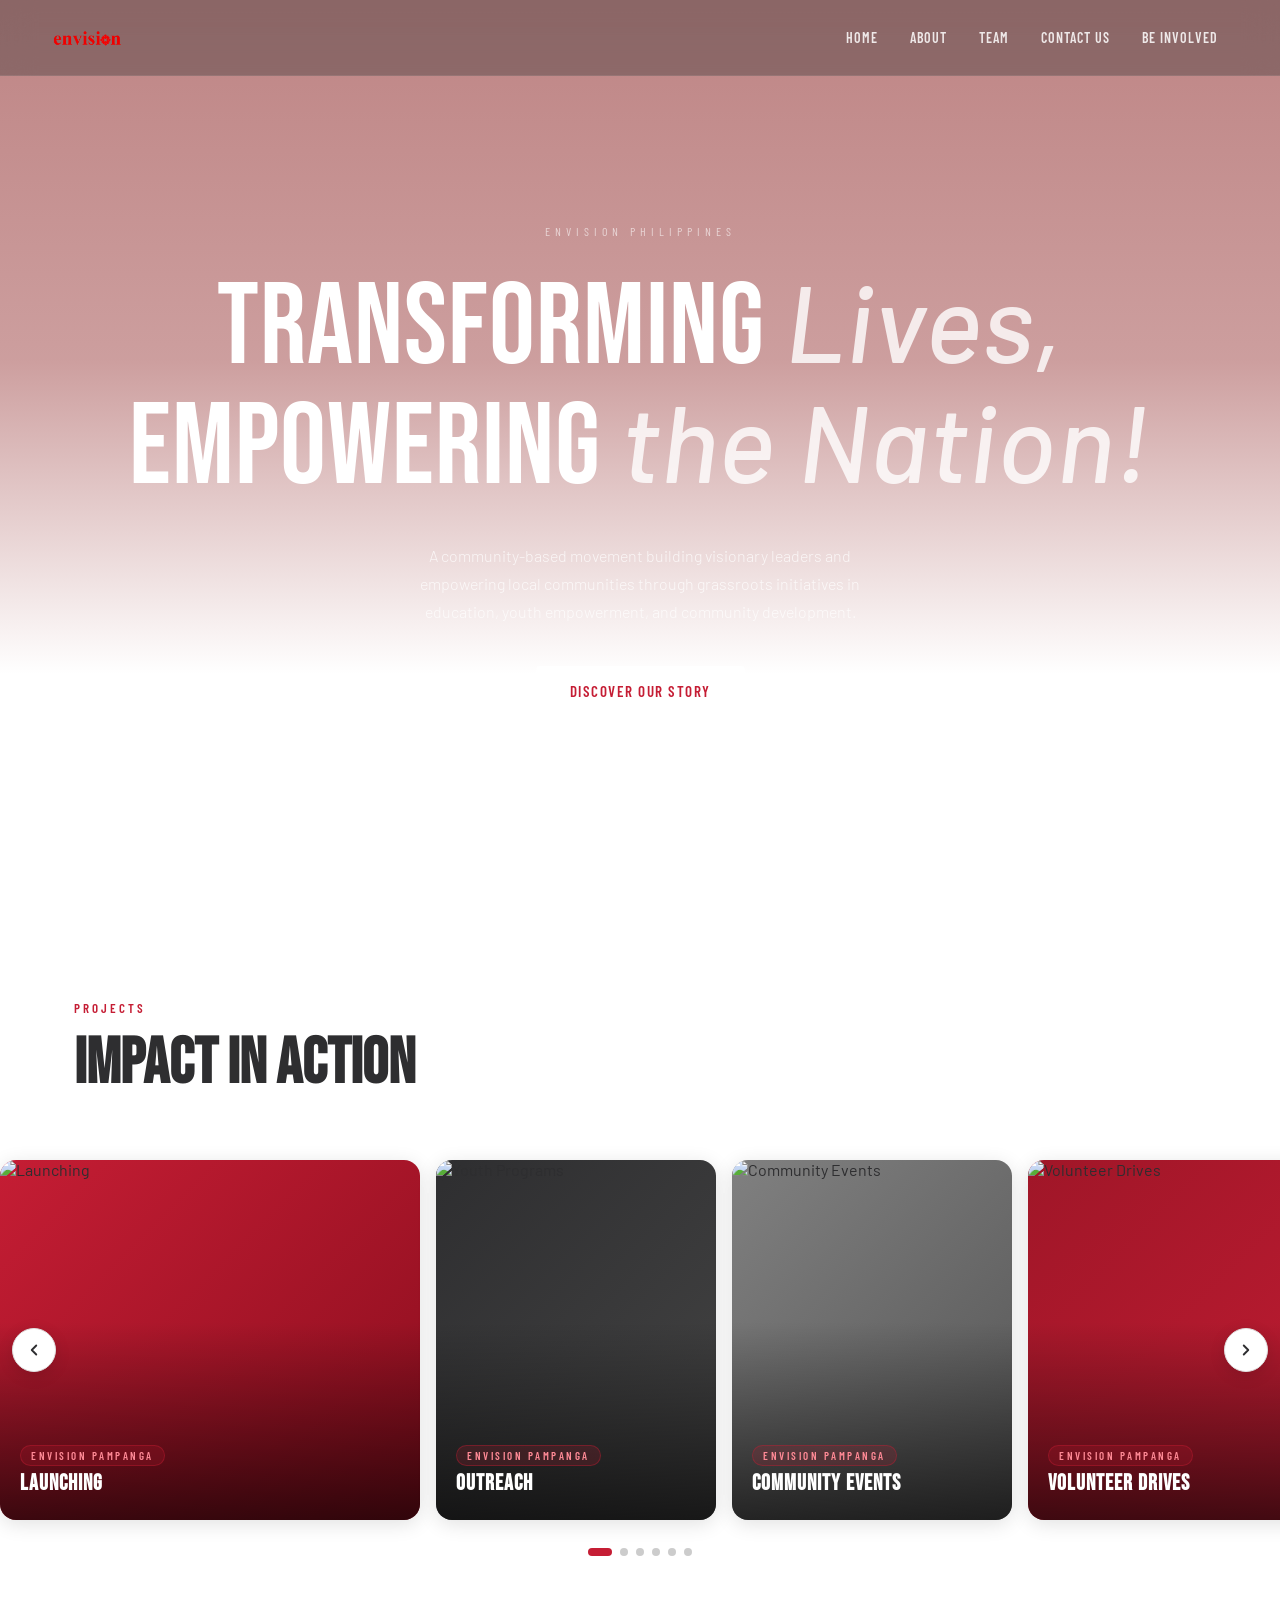
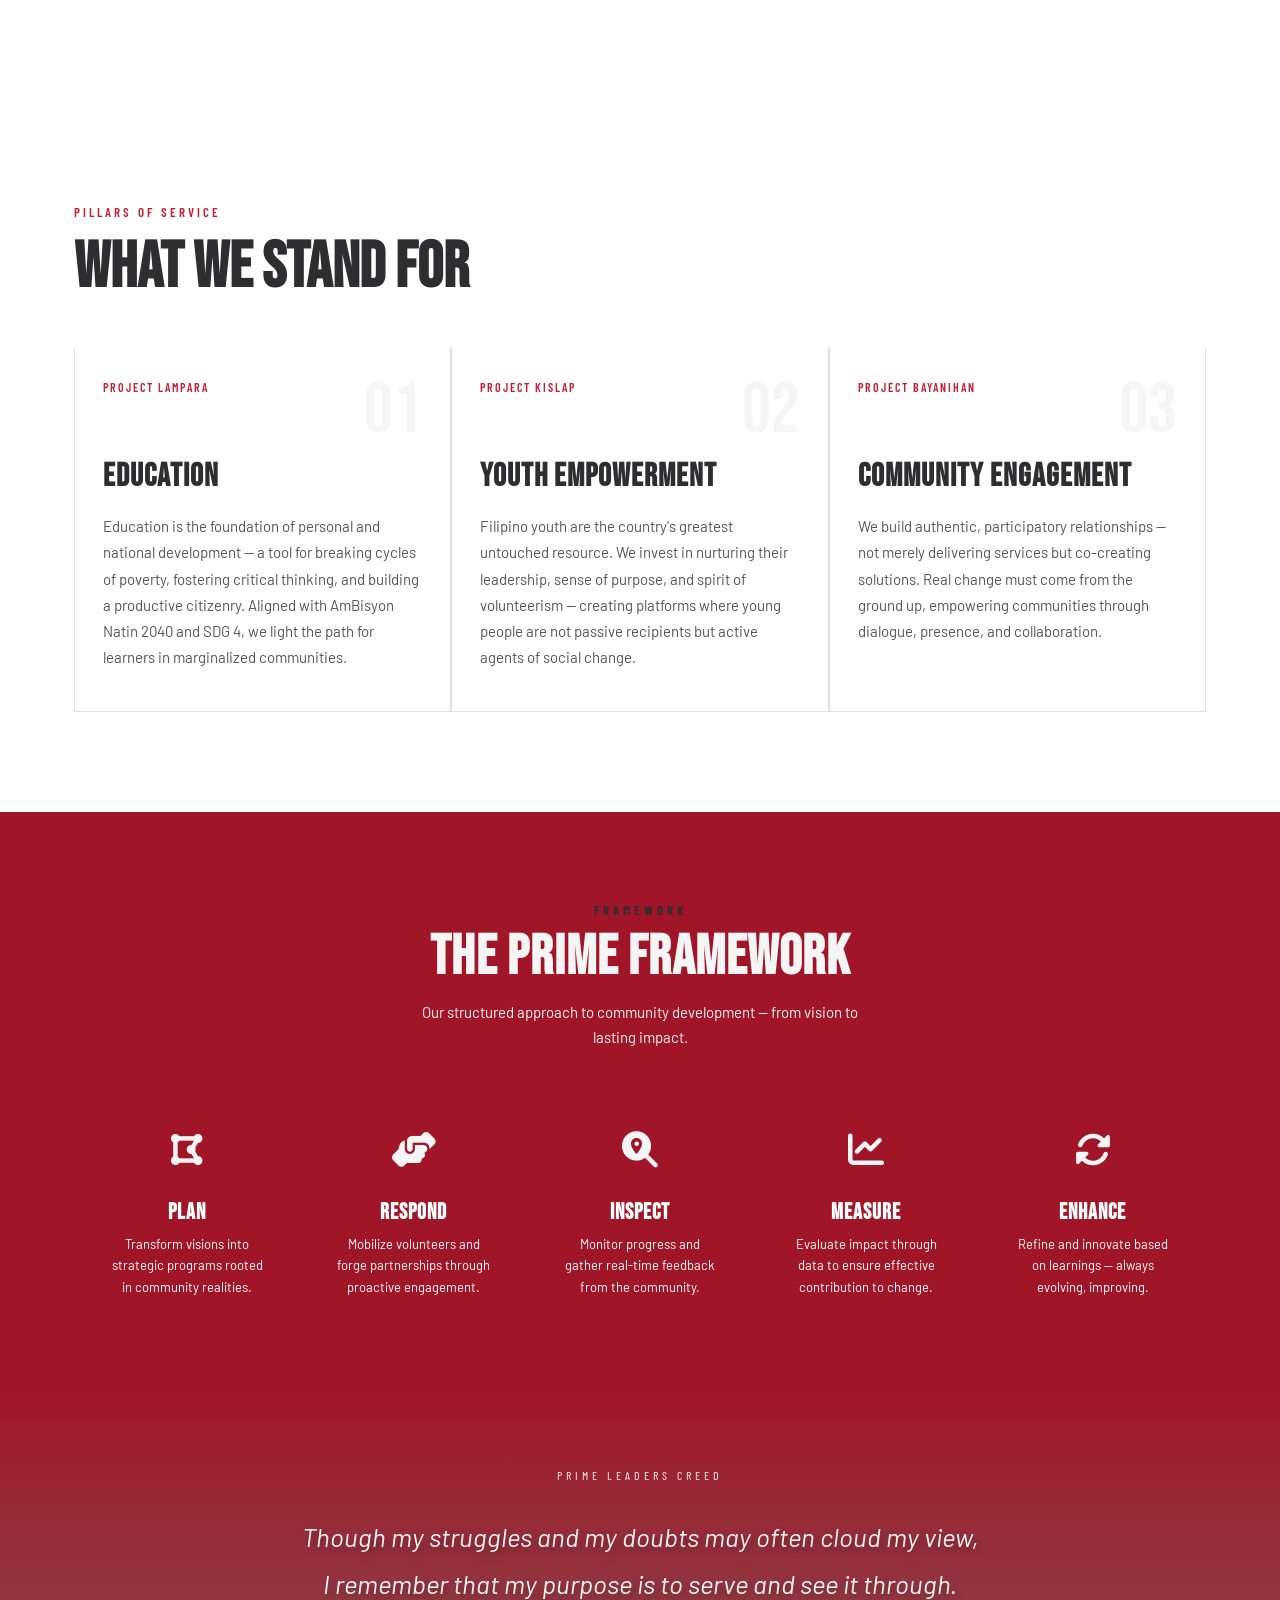
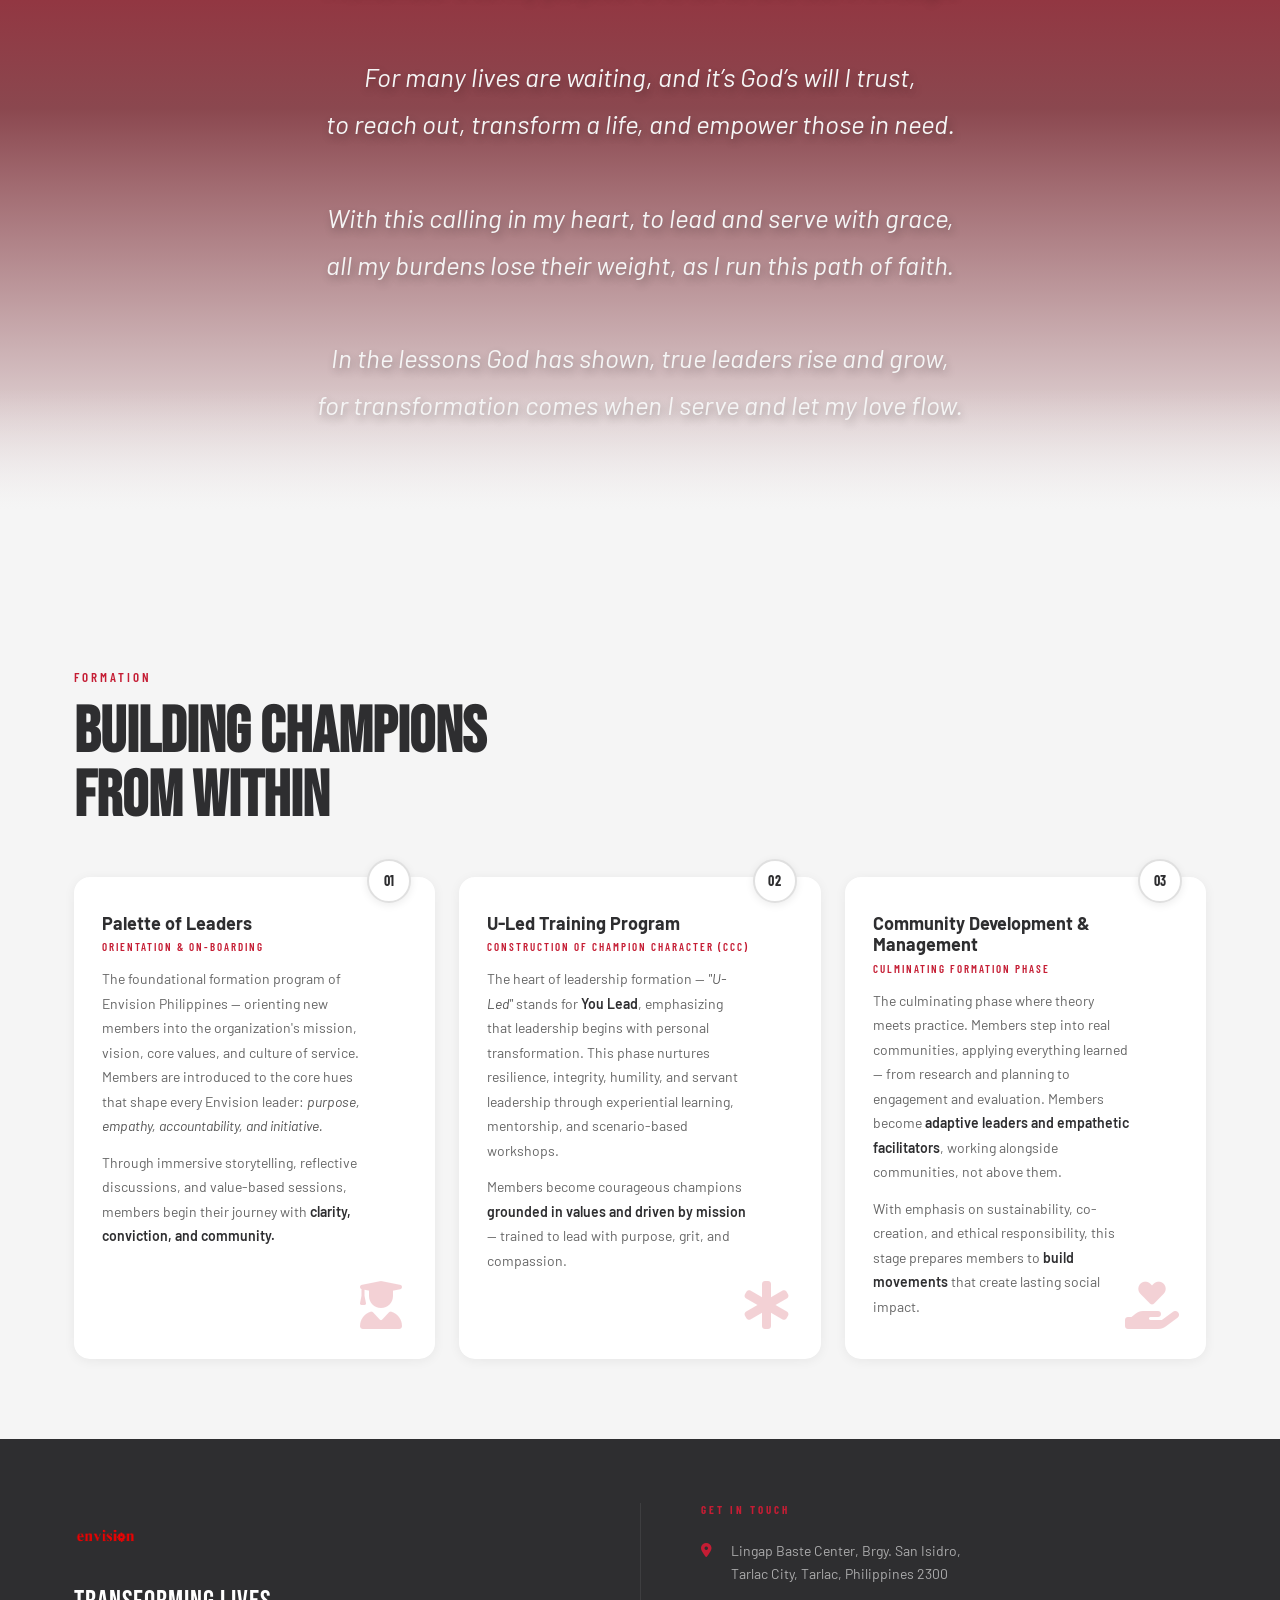
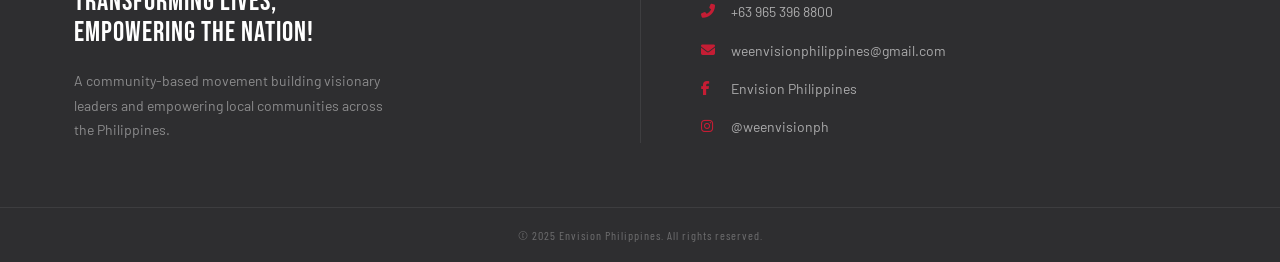
==== commit a514803e: "added images of heads" ====
--- a/index.html
+++ b/index.html
@@ -14,23 +14,8 @@
 </head>
 
 <body>
-
-  <nav id="navbar">
-    <div class="nav-inner">
-      <a href="index.html" class="nav-logo"><img src="img/Logo.png" alt="Envision Philippines"
-          class="nav-logo-img" /></a>
-      <button class="hamburger" id="hamburger" aria-label="Menu">
-        <span></span><span></span><span></span>
-      </button>
-      <ul class="nav-links" id="nav-links">
-        <li><a href="index.html#home">Home</a></li>
-        <li><a href="about.html">About</a></li>
-        <li><a href="team.html">Team</a></li>
-        <li><a href="contact.html">Contact Us</a></li>
-      </ul>
-    </div>
-  </nav>
-
+  <div id="navbar-container"></div>
+  
   <!-- HERO -->
   <section id="home" class="hero">
     <div class="hero-bg-overlay"></div>
@@ -61,7 +46,6 @@
       <div class="scroll-line"></div>
     </div>
   </section>
-
   
   <section id="projects" class="projects section">
     <div class="container">
@@ -69,7 +53,6 @@
       <h2 class="section-title">Impact in Action</h2>
     </div>
 
-    <!-- Carousel wrapper (full-width, outside container) -->
     <div class="projects-carousel-wrap">
 
       <!-- Prev / Next arrows -->
@@ -141,7 +124,6 @@
     </div>
   </section>
 
-
   <section id="pillars" class="pillars section">
     <div class="container">
       <div class="section-label">Pillars of Service</div>
@@ -183,7 +165,7 @@
       </div>
     </div>
   </section>
-  
+
   <section class="prime-framework-section">
     <div class="container-prime">
 
@@ -340,66 +322,11 @@
     </div>
   </section>
 
-  <footer class="footer">
-    <div class="footer-inner container">
-
-      <!-- Left: Logo + tagline -->
-      <div class="footer-brand">
-        <div class="footer-logo-wrap">
-          <img src="img/Logo.png" alt="Envision Philippines" class="footer-logo-img" />
-        </div>
-        <p class="footer-tagline">Transforming Lives,<br>Empowering the Nation!</p>
-        <p class="footer-desc">A community-based movement building visionary leaders and empowering local communities
-          across the Philippines.</p>
-      </div>
-
-      <!-- Divider -->
-      <div class="footer-divider-v"></div>
-
-      <!-- Right: Contact info -->
-      <div class="footer-contact">
-        <h4 class="footer-contact-title">Get in Touch</h4>
-
-        <div class="footer-contact-list">
-
-          <div class="footer-contact-item">
-            <i class="fas fa-map-marker-alt"></i>
-            <p>Lingap Baste Center, Brgy. San Isidro,<br>Tarlac City, Tarlac, Philippines 2300</p>
-          </div>
-
-          <div class="footer-contact-item">
-            <i class="fas fa-phone-alt"></i>
-            <p>+63 965 396 8800</p>
-          </div>
-
-          <div class="footer-contact-item">
-            <i class="fas fa-envelope"></i>
-            <p><a href="mailto:weenvisionphilippines@gmail.com">weenvisionphilippines@gmail.com</a></p>
-          </div>
-
-          <div class="footer-contact-item">
-            <i class="fab fa-facebook-f"></i>
-            <p>Envision Philippines</p>
-          </div>
-
-          <div class="footer-contact-item">
-            <i class="fab fa-instagram"></i>
-            <p>@weenvisionph</p>
-          </div>
-
-        </div>
-      </div>
-
-    </div>
-
-    <!-- Bottom bar -->
-    <div class="footer-bottom">
-      <p class="footer-copy">&copy; 2025 Envision Philippines. All rights reserved.</p>
-    </div>
-  </footer>
-
-
+  <div id="footer-container"></div>
+
+  <script src="includes/navbar.js"></script>
+  <script src="includes/footer.js"></script>
   <script src="js/script.js"></script>
 </body>
 
-</html>+</html>
--- a/css/style.css
+++ b/css/style.css
@@ -518,18 +518,234 @@
 /* ===========================
    ABOUT
    =========================== */
+
+.about-page-title {
+  padding: 120px 24px 24px;
+}
+
+.about-page-title h1 {
+  font-family: var(--font-body);
+  font-size: clamp(28px, 4vw, 42px);
+  font-weight: 700;
+  color: var(--red-dark);
+}
+
+.about.section {
+  padding-top: 0;
+  padding-bottom: 0;
+}
+
+/* Remove old about-grid */
 .about-grid {
+  display: none;
+}
+
+/* ---- Full-width banner image ---- */
+.about-banner {
+  width: 100%;
+  height: 320px;
+  border-radius: 8px;
+  overflow: hidden;
+  margin-bottom: 64px;
+}
+
+.about-banner img {
+  width: 100%;
+  height: 100%;
+  object-fit: cover;
+  object-position: center 30%;
+  display: block;
+}
+
+/* ---- 3-column text ---- */
+.about-3col {
+  display: grid;
+  grid-template-columns: repeat(3, 1fr);
+  gap: 48px;
+  margin-bottom: 48px;
+}
+
+.about-3col-item p {
+  font-size: 15px;
+  line-height: 1.8;
+  color: #555;
+}
+
+.about-stats-icons {
+  display: grid;
+  grid-template-columns: repeat(4, 1fr);
+  gap: 0;
+  margin-bottom: 80px;
+  padding: 0;
+}
+
+.stat-icon-item {
+  display: flex;
+  flex-direction: column;
+  align-items: center;
+  text-align: center;
+  padding: 0 24px;
+  position: relative;
+}
+
+.stat-icon-num {
+  font-family: var(--font-display);
+  font-size: 52px;
+  line-height: 1;
+  color: var(--red);
+  margin-bottom: 10px;
+  display: block;
+}
+
+.stat-icon-label {
+  font-family: var(--font-cond);
+  font-size: 12px;
+  font-weight: 600;
+  letter-spacing: 2px;
+  text-transform: uppercase;
+  color: var(--gray);
+  display: block;
+  max-width: 120px;
+}
+
+/* ---- Responsive ---- */
+@media (max-width: 900px) {
+  .about-3col {
+    grid-template-columns: 1fr 1fr;
+    gap: 32px;
+  }
+
+  .about-3col-item:last-child {
+    grid-column: span 2;
+  }
+
+  .about-stats-icons {
+    grid-template-columns: repeat(2, 1fr);
+    gap: 40px 0;
+    padding: 40px 0;
+  }
+
+  .stat-icon-item:nth-child(3)::before {
+    display: none;
+  }
+
+  .stat-icon-item+.stat-icon-item::before {
+    height: 60%;
+    top: 20%;
+  }
+}
+
+@media (max-width: 600px) {
+  .about-banner {
+    height: 220px;
+    margin-bottom: 40px;
+  }
+
+  .about-3col {
+    grid-template-columns: 1fr;
+    gap: 24px;
+    margin-bottom: 48px;
+  }
+
+  .about-3col-item:last-child {
+    grid-column: span 1;
+  }
+
+  .about-stats-icons {
+    grid-template-columns: repeat(2, 1fr);
+  }
+
+  .stat-icon-num {
+    font-size: 40px;
+  }
+
+  .stat-icon-item+.stat-icon-item::before {
+    display: none;
+  }
+}
+
+/* ===========================
+   ABOUT — What We Want To Be
+   =========================== */
+
+.about-want {
+  margin-bottom: 64px;
+  padding: 16px 24px 0;
+  border-top: 1px solid #eee;
+}
+
+.about-want-header {
+  display: flex;
+  align-items: center;
+  gap: 16px;
+  margin-bottom: 24px;
+}
+
+.about-want-header h3 {
+  font-family: var(--font-cond);
+  font-size: 15px;
+  font-weight: 700;
+  letter-spacing: 2px;
+  text-transform: uppercase;
+  color: var(--red);
+  white-space: nowrap;
+}
+
+/* Dotted line after the title */
+.about-want-dots {
+  flex: 1;
+  height: 1px;
+  background-image: repeating-linear-gradient(
+    to right,
+    var(--red) 0px,
+    var(--red) 4px,
+    transparent 4px,
+    transparent 10px
+  );
+  opacity: 0.4;
+}
+
+.about-want-body {
   display: grid;
   grid-template-columns: 1fr 1fr;
-  gap: 80px;
-  align-items: start;
-}
-
-.about-text p {
-  font-size: 16px;
+  gap: 40px;
+  align-items: center;
+}
+
+.about-want-text p {
+  font-size: 15px;
   line-height: 1.8;
-  color: #444;
-  margin-bottom: 20px;
+  color: #555;
+  margin: 0;
+}
+
+.about-want-text strong {
+  color: var(--red);
+  font-weight: 700;
+}
+
+.about-want-img {
+  height: 280px;
+  border-radius: 8px;
+  overflow: hidden;
+}
+
+.about-want-img img {
+  width: 100%;
+  height: 100%;
+  object-fit: cover;
+  display: block;
+}
+
+@media (max-width: 768px) {
+  .about-want-body {
+    grid-template-columns: 1fr;
+    gap: 24px;
+  }
+
+  .about-want-img {
+    height: 220px;
+  }
 }
 
 /* ===========================
@@ -540,7 +756,9 @@
   display: flex;
   flex-direction: column;
   gap: 4px;
+  padding: 0 24px 0;
   margin-top: 48px;
+  margin-bottom: 48px;
 }
 
 .vm-split-panel {
@@ -698,59 +916,243 @@
 }
 
 
-/* ===========================
-   4E PRINCIPLES
-   =========================== */
-.principles {
-  padding: var(--section-pad);
-}
-
-.principles-grid {
+.comp4e {
+  position: relative;
+}
+
+/* ---- Image area ---- */
+.comp4e-image-wrap {
+  position: relative;
+  height: 500px;
+  overflow: visible; /* cards bleed out */
+}
+
+.comp4e-image-wrap img {
+  width: 100%;
+  height: 100%;
+  object-fit: cover;
+  object-position: center 35%;
+  display: block;
+}
+
+/* Overlay darkens image, heaviest at bottom where cards sit */
+.comp4e-img-overlay {
+  position: absolute;
+  inset: 0;
+  background: linear-gradient(
+    to bottom,
+    rgba(46, 46, 48, 0.2) 0%,
+    rgba(46, 46, 48, 0.45) 50%,
+    rgba(46, 46, 48, 0.75) 100%
+  );
+  z-index: 1;
+}
+
+/* Section label top-left */
+.comp4e-image-wrap::before {
+  content: 'THE 4E PRINCIPLE';
+  position: absolute;
+  top: 0;
+  left: 0;
+  right: 0;
+  z-index: 2;
+  background: var(--red-dark);
+  font-family: var(--font-cond);
+  font-size: 13px;
+  font-weight: 700;
+  letter-spacing: 4px;
+  text-transform: uppercase;
+  color: var(--white);
+  padding: 12px 24px;
+}
+
+/* ---- 4E Cards — overlap out of image ---- */
+.comp4e-cards {
+  position: absolute;
+  bottom: -90px; /* how far they overlap down */
+  left: 50%;
+  transform: translateX(-50%);
+  z-index: 3;
   display: grid;
   grid-template-columns: repeat(4, 1fr);
-  gap: 2px;
-}
-
-.principle-card {
+  gap: 16px;
+  width: 100%;
+}
+
+.comp4e-card {
+  background: rgba(255, 255, 255, 0.12);
+  backdrop-filter: blur(12px);
+  -webkit-backdrop-filter: blur(12px);
+  border: 1px solid rgba(255, 255, 255, 0.2);
+  border-radius: 8px;
+  padding: 32px 24px 36px;
+  display: flex;
+  flex-direction: column;
+  gap: 12px;
+  transition: background var(--transition), transform var(--transition);
+}
+
+.comp4e-card:hover {
+  background: rgba(255, 255, 255, 0.18);
+  transform: translateY(-4px);
+}
+
+/* Big E icon */
+.comp4e-card-icon {
+  font-family: var(--font-display);
+  font-size: 48px;
+  color: var(--white);
+  line-height: 1;
+  opacity: 0.9;
+}
+
+.comp4e-card h4 {
+  font-family: var(--font-display);
+  font-size: 22px;
+  color: var(--white);
+  letter-spacing: 1px;
+  line-height: 1;
+}
+
+.comp4e-card p {
+  font-size: 13px;
+  line-height: 1.7;
+  color: rgba(255, 255, 255, 0.75);
+  margin: 0;
+}
+
+/* ---- Bottom dark strip: competencies ---- */
+.comp4e-bottom {
   background: var(--dark);
-  padding: 40px 28px;
-  border-top: 3px solid var(--red);
+  padding: 130px 0 80px; /* top padding absorbs card overlap */
+}
+
+.comp4e-bottom-header {
+  margin-bottom: 48px;
+}
+
+.comp4e-bottom-label {
+  font-family: var(--font-cond);
+  font-size: 12px;
+  font-weight: 700;
+  letter-spacing: 4px;
+  text-transform: uppercase;
+  color: var(--red);
+}
+
+/* 3-column grid of competency items */
+.comp4e-bottom-grid {
+  display: grid;
+  grid-template-columns: repeat(3, 1fr);
+  gap: 36px 48px;
+}
+
+.comp4e-bottom-item {
+  display: flex;
+  align-items: flex-start;
+  gap: 16px;
+}
+
+.comp4e-bottom-icon {
+  width: 40px;
+  height: 40px;
+  background: rgba(197, 29, 52, 0.15);
+  border-radius: 50%;
+  display: flex;
+  align-items: center;
+  justify-content: center;
+  flex-shrink: 0;
+  border: 1px solid rgba(197, 29, 52, 0.3);
   transition: background var(--transition);
-  opacity: 0;
-  transform: translateY(30px);
-  transition: opacity 0.5s ease, transform 0.5s ease, background 0.3s ease;
-}
-
-.principle-card.visible {
-  opacity: 1;
-  transform: translateY(0);
-}
-
-.principle-card:hover {
-  background: rgba(197, 29, 52, 0.15);
-}
-
-.principle-icon {
-  font-family: var(--font-display);
-  font-size: 80px;
+}
+
+.comp4e-bottom-item:hover .comp4e-bottom-icon {
+  background: rgba(197, 29, 52, 0.3);
+}
+
+.comp4e-bottom-icon i {
+  font-size: 15px;
   color: var(--red);
-  line-height: 1;
-  margin-bottom: 16px;
-  opacity: 0.7;
-}
-
-.principle-card h3 {
-  font-family: var(--font-display);
-  font-size: 28px;
+}
+
+.comp4e-bottom-item h5 {
+  font-family: var(--font-cond);
+  font-size: 14px;
+  font-weight: 700;
+  letter-spacing: 1.5px;
+  text-transform: uppercase;
   color: var(--white);
-  margin-bottom: 12px;
-  letter-spacing: 1px;
-}
-
-.principle-card p {
-  font-size: 14px;
+  margin-bottom: 6px;
+}
+
+.comp4e-bottom-item p {
+  font-size: 13px;
   line-height: 1.7;
-  color: rgba(255, 255, 255, 0.6);
+  color: rgba(255, 255, 255, 0.5);
+  margin: 0;
+}
+
+.comp4e-bottom-item em {
+  font-style: normal;
+  color: var(--red);
+}
+
+/* ---- Responsive ---- */
+@media (max-width: 1024px) {
+  .comp4e-cards {
+    grid-template-columns: repeat(2, 1fr);
+    bottom: -180px;
+  }
+
+  .comp4e-bottom {
+    padding-top: 220px;
+  }
+
+  .comp4e-bottom-grid {
+    grid-template-columns: repeat(2, 1fr);
+  }
+}
+
+@media (max-width: 768px) {
+  .comp4e-image-wrap {
+    height: 400px;
+  }
+
+  .comp4e-cards {
+    grid-template-columns: repeat(2, 1fr);
+    gap: 12px;
+    bottom: -200px;
+  }
+
+  .comp4e-bottom {
+    padding-top: 240px;
+    padding-bottom: 60px;
+  }
+
+  .comp4e-bottom-grid {
+    grid-template-columns: 1fr;
+    gap: 28px;
+  }
+}
+
+@media (max-width: 480px) {
+  .comp4e-image-wrap {
+    height: 320px;
+  }
+
+  .comp4e-cards {
+    grid-template-columns: 1fr;
+    bottom: -400px;
+    gap: 8px;
+  }
+
+  .comp4e-bottom {
+    padding-top: 440px;
+  }
+
+  .comp4e-card {
+    padding: 24px 20px;
+  }
 }
 
 /* ===========================
@@ -825,7 +1227,7 @@
 /* ===========================
    PRIME FRAMEWORK
    =========================== */
-  
+
 .prime-framework-section {
   background: var(--red-dark);
   position: relative;
@@ -928,7 +1330,9 @@
   max-width: 160px;
 }
 
-.prime-dots-short { display: none; }
+.prime-dots-short {
+  display: none;
+}
 
 /* ---- Responsive ---- */
 @media (max-width: 768px) {
@@ -942,7 +1346,7 @@
     padding: 0 20px;
   }
 
-  .prime-card-compact + .prime-card-compact::before {
+  .prime-card-compact+.prime-card-compact::before {
     display: none;
   }
 }
@@ -957,15 +1361,16 @@
   }
 }
 
-    .fade-in {
-      opacity: 0;
-      transform: translateY(18px);
-      transition: opacity 0.5s ease, transform 0.5s ease;
-    }
-    .fade-in.visible {
-      opacity: 1;
-      transform: translateY(0);
-    }
+.fade-in {
+  opacity: 0;
+  transform: translateY(18px);
+  transition: opacity 0.5s ease, transform 0.5s ease;
+}
+
+.fade-in.visible {
+  opacity: 1;
+  transform: translateY(0);
+}
 
 .creed-section {
   position: relative;
@@ -981,13 +1386,11 @@
   content: '';
   position: absolute;
   inset: 0;
-  background: linear-gradient(
-    to bottom,
-    var(--red-dark) 0%,       
-    rgba(100, 10, 20, 0.75) 40%, 
-    rgba(100, 10, 20, 0.6) 50%,
-    var(--off-white) 90%    
-  );
+  background: linear-gradient(to bottom,
+      var(--red-dark) 0%,
+      rgba(100, 10, 20, 0.75) 40%,
+      rgba(100, 10, 20, 0.6) 50%,
+      var(--off-white) 90%);
   z-index: 1;
 }
 
@@ -998,11 +1401,9 @@
   left: 0;
   right: 0;
   height: 200px;
-  background: linear-gradient(
-    to bottom,
-    transparent 0%,
-    var(--off-white) 90%
-  );
+  background: linear-gradient(to bottom,
+      transparent 0%,
+      var(--off-white) 90%);
   z-index: 2;
   pointer-events: none;
 }
@@ -1052,114 +1453,399 @@
 /* ===========================
    TEAM
    =========================== */
-.team-grid {
-  display: grid;
-  grid-template-columns: repeat(6, 1fr);
-  gap: 16px;
-}
-
-.team-card {
-  text-align: center;
-}
-
-.team-card.featured {
-  grid-column: span 2;
-  background: var(--red);
-  border-radius: 8px;
-  padding: 40px 20px;
-}
-
-.team-card.featured .team-photo-placeholder {
-  width: 100px;
-  height: 100px;
-  font-size: 28px;
-  background: rgba(255, 255, 255, 0.2);
-  color: var(--white);
-  margin: 0 auto 16px;
-}
-
-.team-card.featured .team-info h4 {
-  color: var(--white);
-  font-size: 20px;
-}
-
-.team-card.featured .team-info span {
-  color: rgba(255, 255, 255, 0.7);
-}
-
-.team-photo-placeholder {
-  width: 80px;
-  height: 80px;
-  border-radius: 50%;
-  background: var(--off-white);
+.page-hero {
+  position: relative;
+  height: 280px;
   display: flex;
   align-items: center;
   justify-content: center;
+  overflow: hidden;
+  background: linear-gradient(
+    135deg,
+    var(--dark) 0%,
+    var(--red-dark) 40%,
+    var(--dark) 100%
+  );
+}
+
+/* Subtle noise/dot texture overlay */
+.page-hero::before {
+  content: '';
+  position: absolute;
+  inset: 0;
+  background-image: radial-gradient(
+    circle at 60% 40%,
+    rgba(197, 29, 52, 0.4) 0%,
+    transparent 60%
+  ),
+  radial-gradient(
+    circle at 20% 70%,
+    rgba(46, 46, 48, 0.8) 0%,
+    transparent 50%
+  );
+  z-index: 1;
+}
+
+.page-hero-content {
+  position: relative;
+  z-index: 2;
+  text-align: center;
+}
+
+.page-hero-content h1 {
+  font-family: var(--font-body);
+  font-size: clamp(32px, 5vw, 52px);
+  font-weight: 700;
+  color: var(--white);
+  margin-bottom: 12px;
+  letter-spacing: -0.5px;
+}
+
+.page-hero-breadcrumb {
+  display: flex;
+  align-items: center;
+  justify-content: center;
+  gap: 8px;
   font-family: var(--font-cond);
-  font-weight: 600;
-  font-size: 18px;
-  color: var(--gray);
-  margin: 0 auto 12px;
-  border: 3px solid var(--off-white);
-  transition: border-color var(--transition);
-}
-
-.team-card:hover .team-photo-placeholder {
-  border-color: var(--red);
-}
-
-.team-info h4 {
-  font-family: var(--font-cond);
-  font-weight: 700;
-  font-size: 15px;
-  color: var(--dark);
-  margin-bottom: 4px;
-}
-
-.team-info span {
   font-size: 12px;
-  color: var(--gray);
-  font-family: var(--font-cond);
-  letter-spacing: 0.5px;
-}
-
-/* ===========================
-   CHAPTERS
-   =========================== */
-.chapters-list {
+  letter-spacing: 1px;
+  text-transform: uppercase;
+  color: rgba(255, 255, 255, 0.5);
+}
+
+.page-hero-breadcrumb a {
+  color: rgba(255, 255, 255, 0.5);
+  text-decoration: none;
+  transition: color var(--transition);
+}
+
+.page-hero-breadcrumb a:hover {
+  color: var(--white);
+}
+
+.page-hero-breadcrumb span {
+  color: rgba(255, 255, 255, 0.3);
+}
+
+.team-section {
+  background: var(--white);
+}
+
+/* ---- Photo card grid ---- */
+.team-cards-grid {
   display: grid;
   grid-template-columns: repeat(3, 1fr);
-  gap: 2px;
-}
-
-.chapter-item {
-  background: rgba(255, 255, 255, 0.04);
-  padding: 40px 32px;
-  border-top: 3px solid var(--red);
-}
-
-.chapter-province {
-  font-family: var(--font-display);
-  font-size: 26px;
+  gap: 20px;
+}
+
+/* Featured card spans full width on first row */
+.team-photo-card--featured {
+  grid-column: span 1; /* same size, just styled differently */
+}
+
+/* ---- Individual card ---- */
+.team-photo-card {
+  border-radius: 16px;
+  overflow: hidden;
+  position: relative;
+  cursor: pointer;
+  box-shadow: 0 4px 20px rgba(0, 0, 0, 0.1);
+  transition: transform 0.35s ease, box-shadow 0.35s ease;
+}
+
+.team-photo-card:hover {
+  transform: translateY(-6px);
+  box-shadow: 0 16px 40px rgba(0, 0, 0, 0.18);
+}
+
+.team-photo-wrap {
+  position: relative;
+  width: 100%;
+  padding-bottom: 125%; /* portrait ratio */
+  overflow: hidden;
+}
+
+.team-photo-wrap img {
+  position: absolute;
+  inset: 0;
+  width: 100%;
+  height: 100%;
+  object-fit: cover;
+  object-position: center top;
+  display: block;
+  transition: transform 0.5s ease;
+}
+
+.team-photo-card:hover .team-photo-wrap img {
+  transform: scale(1.05);
+}
+
+/* Fallback background when no image */
+.team-photo-wrap::before {
+  content: '';
+  position: absolute;
+  inset: 0;
+  background: linear-gradient(135deg, var(--off-white) 0%, #ddd 100%);
+  z-index: 0;
+}
+
+/* Red gradient overlay at bottom */
+.team-photo-overlay {
+  position: absolute;
+  bottom: 0;
+  left: 0;
+  right: 0;
+  padding: 48px 20px 20px;
+  background: linear-gradient(
+    to top,
+    rgba(160, 22, 40, 0.95) 0%,
+    rgba(197, 29, 52, 0.7) 50%,
+    transparent 100%
+  );
+  z-index: 2;
+}
+
+.team-photo-overlay h4 {
+  font-family: var(--font-body);
+  font-size: 15px;
+  font-weight: 700;
+  color: var(--white);
+  margin-bottom: 4px;
+  line-height: 1.2;
+}
+
+.team-photo-overlay span {
+  font-family: var(--font-cond);
+  font-size: 11px;
+  font-weight: 600;
+  letter-spacing: 1px;
+  text-transform: uppercase;
+  color: rgba(255, 255, 255, 0.75);
+}
+
+/* ---- Responsive ---- */
+@media (max-width: 768px) {
+  .team-cards-grid {
+    grid-template-columns: repeat(2, 1fr);
+    gap: 14px;
+  }
+}
+
+@media (max-width: 480px) {
+  .team-cards-grid {
+    grid-template-columns: repeat(2, 1fr);
+    gap: 10px;
+  }
+
+  .team-photo-overlay h4 {
+    font-size: 13px;
+  }
+}
+
+
+/* ===========================
+   WHERE WE OPERATE — Map
+   =========================== */
+
+.chapters-map {
+  background: var(--white);
+  padding: var(--section-pad);
+  position: relative;
+}
+
+/* Remove dark background and update styling */
+.chapters-map .section-label.light {
   color: var(--red);
   margin-bottom: 16px;
+}
+
+.chapters-map .section-title.light {
+  color: var(--dark);
+  margin-bottom: 56px;
+}
+
+/* Side-by-side grid layout */
+.chapters-map-grid {
+  display: grid;
+  grid-template-columns: 1fr 0.9fr;
+  gap: 60px;
+  align-items: center;
+}
+
+.chapters-map-img {
+  position: relative;
+  display: flex;
+  justify-content: center;
+  align-items: center;
+}
+
+.chapters-map-img img {
+  max-width: 100%;
+  width: 100%;
+  height: auto;
+  display: block;
+  border-radius: 20px;
+  box-shadow: 0 20px 40px rgba(0, 0, 0, 0.08);
+  transition: transform 0.3s ease, box-shadow 0.3s ease;
+}
+
+.chapters-map-img:hover img {
+  transform: scale(1.02);
+  box-shadow: 0 25px 50px rgba(0, 0, 0, 0.12);
+}
+
+.chapters-stats {
+  display: flex;
+  flex-direction: column;
+  gap: 32px;
+}
+
+.chapters-stats-header {
+  margin-bottom: 8px;
+}
+
+.chapters-stats-header h3 {
+  font-family: var(--font-display);
+  font-size: 36px;
+  color: var(--dark);
+  margin-bottom: 16px;
   letter-spacing: 1px;
-}
-
-.chapter-names {
-  display: flex;
-  flex-direction: column;
-  gap: 10px;
-}
-
-.chapter-names span {
+  line-height: 1.2;
+}
+
+.chapters-stats-header p {
+  font-family: var(--font-body);
+  font-size: 16px;
+  line-height: 1.6;
+  color: #666;
+  margin-bottom: 24px;
+}
+
+/* Stats cards grid */
+.stats-grid {
+  display: grid;
+  grid-template-columns: repeat(2, 1fr);
+  gap: 24px;
+  margin-top: 8px;
+}
+
+.stat-chip {
+  background: #f8f8f8;
+  padding: 28px 20px;
+  border-radius: 16px;
+  text-align: center;
+  transition: all 0.3s ease;
+  border: 1px solid #f0f0f0;
+}
+
+.stat-chip:hover {
+  transform: translateY(-4px);
+  background: var(--white);
+  border-color: var(--red);
+  box-shadow: 0 12px 24px rgba(197, 29, 52, 0.1);
+}
+
+.stat-chip .stat-number {
+  font-family: var(--font-display);
+  font-size: 48px;
+  font-weight: 600;
+  color: var(--red);
+  line-height: 1;
+  margin-bottom: 12px;
+  display: block;
+}
+
+.stat-chip .stat-label-chip {
   font-family: var(--font-cond);
-  font-size: 14px;
-  color: rgba(255, 255, 255, 0.7);
+  font-size: 12px;
   font-weight: 600;
+  letter-spacing: 1.5px;
+  text-transform: uppercase;
+  color: var(--gray);
+}
+
+.chapters-list-compact {
+  margin-top: 32px;
+  padding-top: 32px;
+  border-top: 1px solid #eee;
+}
+
+.chapters-list-compact h4 {
+  font-family: var(--font-cond);
+  font-size: 13px;
+  font-weight: 700;
+  letter-spacing: 2px;
+  text-transform: uppercase;
+  color: var(--red);
+  margin-bottom: 20px;
+}
+
+.chapter-badges {
+  display: flex;
+  flex-wrap: wrap;
+  gap: 12px;
+}
+
+.chapter-badge {
+  background: #f5f5f5;
+  padding: 8px 18px;
+  border-radius: 30px;
+  font-family: var(--font-cond);
+  font-size: 13px;
+  font-weight: 600;
+  color: var(--dark);
+  transition: all 0.25s ease;
   letter-spacing: 0.5px;
-  padding-left: 12px;
-  border-left: 2px solid var(--red);
+}
+
+.chapter-badge:hover {
+  background: var(--red);
+  color: var(--white);
+  transform: translateY(-2px);
+}
+
+/* Responsive */
+@media (max-width: 900px) {
+  .chapters-map-grid {
+    grid-template-columns: 1fr;
+    gap: 48px;
+  }
+
+  .chapters-map-img {
+    order: 1;
+  }
+
+  .chapters-stats {
+    order: 2;
+  }
+
+  .stats-grid {
+    gap: 16px;
+  }
+
+  .stat-chip {
+    padding: 20px 16px;
+  }
+
+  .stat-chip .stat-number {
+    font-size: 38px;
+  }
+}
+
+@media (max-width: 640px) {
+  .stats-grid {
+    grid-template-columns: 1fr;
+    gap: 12px;
+  }
+
+  .chapter-badge {
+    font-size: 11px;
+    padding: 6px 14px;
+  }
+
+  .chapters-stats-header h3 {
+    font-size: 28px;
+  }
 }
 
 /* ===========================
@@ -1660,116 +2346,418 @@
 /* ===========================
    CONTACT
    =========================== */
-.contact {
-  background: var(--off-white);
-}
-
-.contact-grid {
+
+/* Contact Hero */
+.contact-hero {
+  min-height: 40vh;
+  background: linear-gradient(135deg, var(--dark) 0%, var(--red-dark) 50%, var(--dark) 100%);
+}
+
+.contact-hero .hero-headline .line {
+  display: block;
+  font-family: var(--font-display);
+  font-size: clamp(48px, 6vw, 80px);
+  color: var(--white);
+  letter-spacing: 2px;
+}
+
+.contact-hero .hero-headline .line.accent {
+  color: var(--white);
+  font-size: clamp(56px, 7vw, 96px);
+}
+
+/* Chapter Contact Cards */
+.chapter-contact-card {
+  background: var(--white);
+  border-radius: 20px;
+  padding: 32px;
+  margin-bottom: 32px;
+  box-shadow: 0 4px 20px rgba(0, 0, 0, 0.06);
+  transition: all 0.3s ease;
+  border: 1px solid #f0f0f0;
+}
+
+.chapter-contact-card:hover {
+  transform: translateY(-4px);
+  box-shadow: 0 12px 32px rgba(197, 29, 52, 0.1);
+  border-color: var(--red);
+}
+
+.chapter-contact-card.main-chapter {
+  background: linear-gradient(135deg, #fff 0%, #fff8f8 100%);
+  margin-bottom: 48px;
+}
+
+.chapter-contact-header {
+  display: flex;
+  align-items: center;
+  gap: 16px;
+  margin-bottom: 24px;
+  padding-bottom: 16px;
+  border-bottom: 2px solid #f0f0f0;
+}
+
+.chapter-contact-header .chapter-icon {
+  width: 56px;
+  height: 56px;
+  background: rgba(197, 29, 52, 0.1);
+  border-radius: 50%;
+  display: flex;
+  align-items: center;
+  justify-content: center;
+}
+
+.chapter-contact-header .chapter-icon i {
+  font-size: 24px;
+  color: var(--red);
+}
+
+.chapter-contact-header h3,
+.chapter-contact-header h4 {
+  font-family: var(--font-display);
+  color: var(--dark);
+  margin-bottom: 4px;
+  letter-spacing: 1px;
+}
+
+.chapter-contact-header h3 {
+  font-size: 28px;
+}
+
+.chapter-contact-header h4 {
+  font-size: 22px;
+}
+
+.chapter-location {
+  font-family: var(--font-cond);
+  font-size: 12px;
+  color: var(--red);
+  letter-spacing: 1.5px;
+  text-transform: uppercase;
+}
+
+.chapter-contact-details {
   display: grid;
-  grid-template-columns: 1fr 1.2fr;
-  gap: 60px;
-  align-items: start;
-}
-
-/* Left: info block */
-.contact-info-wrap h3 {
+  grid-template-columns: repeat(auto-fit, minmax(240px, 1fr));
+  gap: 20px;
+}
+
+.contact-detail-item {
+  display: flex;
+  align-items: flex-start;
+  gap: 12px;
+}
+
+.contact-detail-item i {
+  width: 32px;
+  color: var(--red);
+  font-size: 16px;
+  margin-top: 2px;
+}
+
+.contact-detail-item strong {
+  font-family: var(--font-cond);
+  font-size: 11px;
+  letter-spacing: 1.5px;
+  text-transform: uppercase;
+  color: var(--gray);
+  display: block;
+  margin-bottom: 4px;
+}
+
+.contact-detail-item p {
+  font-size: 14px;
+  color: #555;
+  line-height: 1.5;
+  margin: 0;
+}
+
+.contact-detail-item div {
+  flex: 1;
+}
+
+/* Chapters Grid */
+.chapters-contact-grid {
+  display: grid;
+  grid-template-columns: repeat(2, 1fr);
+  gap: 24px;
+  margin-bottom: 48px;
+}
+
+/* Map Section */
+.contact-map-section {
+  margin-top: 48px;
+  padding-top: 48px;
+  border-top: 1px solid #eee;
+}
+
+.map-header {
+  display: flex;
+  align-items: center;
+  gap: 12px;
+  margin-bottom: 24px;
+}
+
+.map-header i {
+  font-size: 24px;
+  color: var(--red);
+}
+
+.map-header h3 {
   font-family: var(--font-display);
-  font-size: 36px;
+  font-size: 24px;
   color: var(--dark);
+  margin: 0;
   letter-spacing: 1px;
-  margin-bottom: 40px;
-  line-height: 1;
-}
-
-.contact-details {
-  display: flex;
-  flex-direction: column;
-  gap: 0;
-}
-
-.contact-item {
-  display: grid;
-  grid-template-columns: 40px 100px 1fr;
-  align-items: start;
-  padding: 20px 0;
-  border-bottom: 1px solid #e0e0e0;
-  gap: 0;
-  margin: 0;
-}
-
-.contact-item:first-child {
-  border-top: 1px solid #e0e0e0;
-}
-
-.contact-item i {
-  font-size: 18px;
-  color: var(--red);
-  margin-top: 2px;
-  width: 40px;
-}
-
-.contact-item strong {
-  font-family: var(--font-cond);
-  font-weight: 700;
-  font-size: 14px;
-  letter-spacing: 1px;
-  text-transform: uppercase;
-  color: var(--dark);
-  padding-top: 2px;
-}
-
-.contact-item p {
-  font-size: 15px;
-  color: #555;
-  line-height: 1.6;
-  margin: 0;
-}
-
-/* Right: map block */
+}
+
 .contact-map-wrap {
-  position: sticky;
-  top: 100px;
+  border-radius: 20px;
+  overflow: hidden;
+  box-shadow: 0 8px 24px rgba(0, 0, 0, 0.1);
 }
 
 .contact-map-wrap iframe {
   width: 100%;
-  height: 460px;
+  height: 400px;
   border: 0;
-  border-radius: var(--radius);
   display: block;
 }
 
+/* Responsive */
 @media (max-width: 768px) {
-  .contact-grid {
+  .chapters-contact-grid {
     grid-template-columns: 1fr;
-    gap: 40px;
-  }
-
-  .contact-map-wrap {
-    position: static;
-  }
-
+    gap: 20px;
+  }
+  
+  .chapter-contact-card {
+    padding: 24px;
+  }
+  
+  .chapter-contact-header h3 {
+    font-size: 24px;
+  }
+  
+  .chapter-contact-header h4 {
+    font-size: 20px;
+  }
+  
+  .chapter-contact-details {
+    grid-template-columns: 1fr;
+    gap: 16px;
+  }
+  
   .contact-map-wrap iframe {
-    height: 300px;
-  }
-
-  .contact-item {
-    grid-template-columns: 36px 90px 1fr;
+    height: 280px;
   }
 }
 
 @media (max-width: 480px) {
-  .contact-item {
-    grid-template-columns: 36px 1fr;
-    grid-template-rows: auto auto;
-  }
-
-  .contact-item strong {
-    grid-column: 2;
-  }
-
-  .contact-item p {
-    grid-column: 2;
+  .chapter-contact-header {
+    flex-direction: column;
+    text-align: center;
+  }
+  
+  .contact-detail-item {
+    flex-direction: column;
+    align-items: center;
+    text-align: center;
+  }
+  
+  .contact-detail-item i {
+    margin-bottom: 8px;
+  }
+}
+
+/* ===========================
+   BE INVOLVED
+   =========================== */
+
+.involvement-intro {
+  text-align: center;
+  padding-bottom: 40px;
+  position: relative;
+  overflow: hidden;
+}
+
+.involvement-desc {
+  max-width: 680px;
+  margin: 0 auto;
+  font-size: 16px;
+  line-height: 1.8;
+  color: #666;
+}
+
+.involvement-section {
+  padding-top: 0;
+}
+
+.involvement-grid {
+  display: grid;
+  grid-template-columns: repeat(3, 1fr);
+  gap: 24px;
+}
+
+/* CARD */
+.involve-card {
+  background: var(--white);
+  border-radius: 20px;
+  padding: 36px 28px;
+  border: 1px solid #eee;
+  transition: all 0.3s ease;
+  box-shadow: 0 4px 16px rgba(0,0,0,0.04);
+}
+
+.involve-card:hover {
+  transform: translateY(-6px);
+  border-color: var(--red);
+  box-shadow: 0 14px 36px rgba(197,29,52,0.12);
+}
+
+.involve-icon {
+  width: 72px;
+  height: 72px;
+  border-radius: 50%;
+  background: rgba(197,29,52,0.08);
+  display: flex;
+  align-items: center;
+  justify-content: center;
+  margin-bottom: 24px;
+}
+
+.involve-icon i {
+  font-size: 30px;
+  color: var(--red);
+}
+
+.involve-card h3 {
+  font-family: var(--font-display);
+  font-size: 30px;
+  letter-spacing: 1px;
+  color: var(--dark);
+  margin-bottom: 16px;
+}
+
+.involve-card p {
+  font-size: 14px;
+  line-height: 1.8;
+  color: #666;
+}
+
+/* ===========================
+   DONATION SECTION
+   =========================== */
+
+.donation-section {
+  background: var(--off-white);
+}
+
+.donation-header {
+  text-align: center;
+  margin-bottom: 48px;
+}
+
+.donation-sub {
+  max-width: 620px;
+  margin: 0 auto;
+  font-size: 15px;
+  line-height: 1.8;
+  color: var(--dark);
+}
+
+.gcash-card {
+  max-width: 420px;
+  margin: 0 auto 60px;
+  background: var(--white);
+  border-radius: 24px;
+  padding: 28px;
+  box-shadow: 0 16px 40px rgba(0,0,0,0.08);
+}
+
+.gcash-card img {
+  width: 100%;
+  display: block;
+  border-radius: 16px;
+}
+
+/* STEPS */
+
+.donation-steps {
+  display: grid;
+  grid-template-columns: repeat(2, 1fr);
+  gap: 20px;
+}
+
+.donation-step {
+  background: var(--white);
+  border-radius: 18px;
+  padding: 24px;
+  display: flex;
+  align-items: flex-start;
+  gap: 18px;
+  border: 1px solid #eee;
+  transition: all 0.3s ease;
+}
+
+.donation-step:hover {
+  transform: translateY(-4px);
+  border-color: var(--red);
+  box-shadow: 0 10px 24px rgba(197,29,52,0.08);
+}
+
+.donation-step span {
+  width: 42px;
+  height: 42px;
+  border-radius: 50%;
+  background: var(--red);
+  color: var(--white);
+  display: flex;
+  align-items: center;
+  justify-content: center;
+  font-family: var(--font-display);
+  font-size: 20px;
+  flex-shrink: 0;
+}
+
+.donation-step p {
+  margin: 0;
+  font-size: 14px;
+  line-height: 1.7;
+  color: #555;
+}
+
+/* ===========================
+   RESPONSIVE
+   =========================== */
+
+@media (max-width: 900px) {
+
+  .involvement-grid {
+    grid-template-columns: repeat(2, 1fr);
+  }
+
+  .donation-steps {
+    grid-template-columns: 1fr;
+  }
+}
+
+@media (max-width: 640px) {
+
+  .involvement-grid {
+    grid-template-columns: 1fr;
+  }
+
+  .involve-card {
+    padding: 28px 22px;
+  }
+
+  .gcash-card {
+    padding: 18px;
+  }
+
+  .donation-step {
+    padding: 20px;
   }
 }
 
